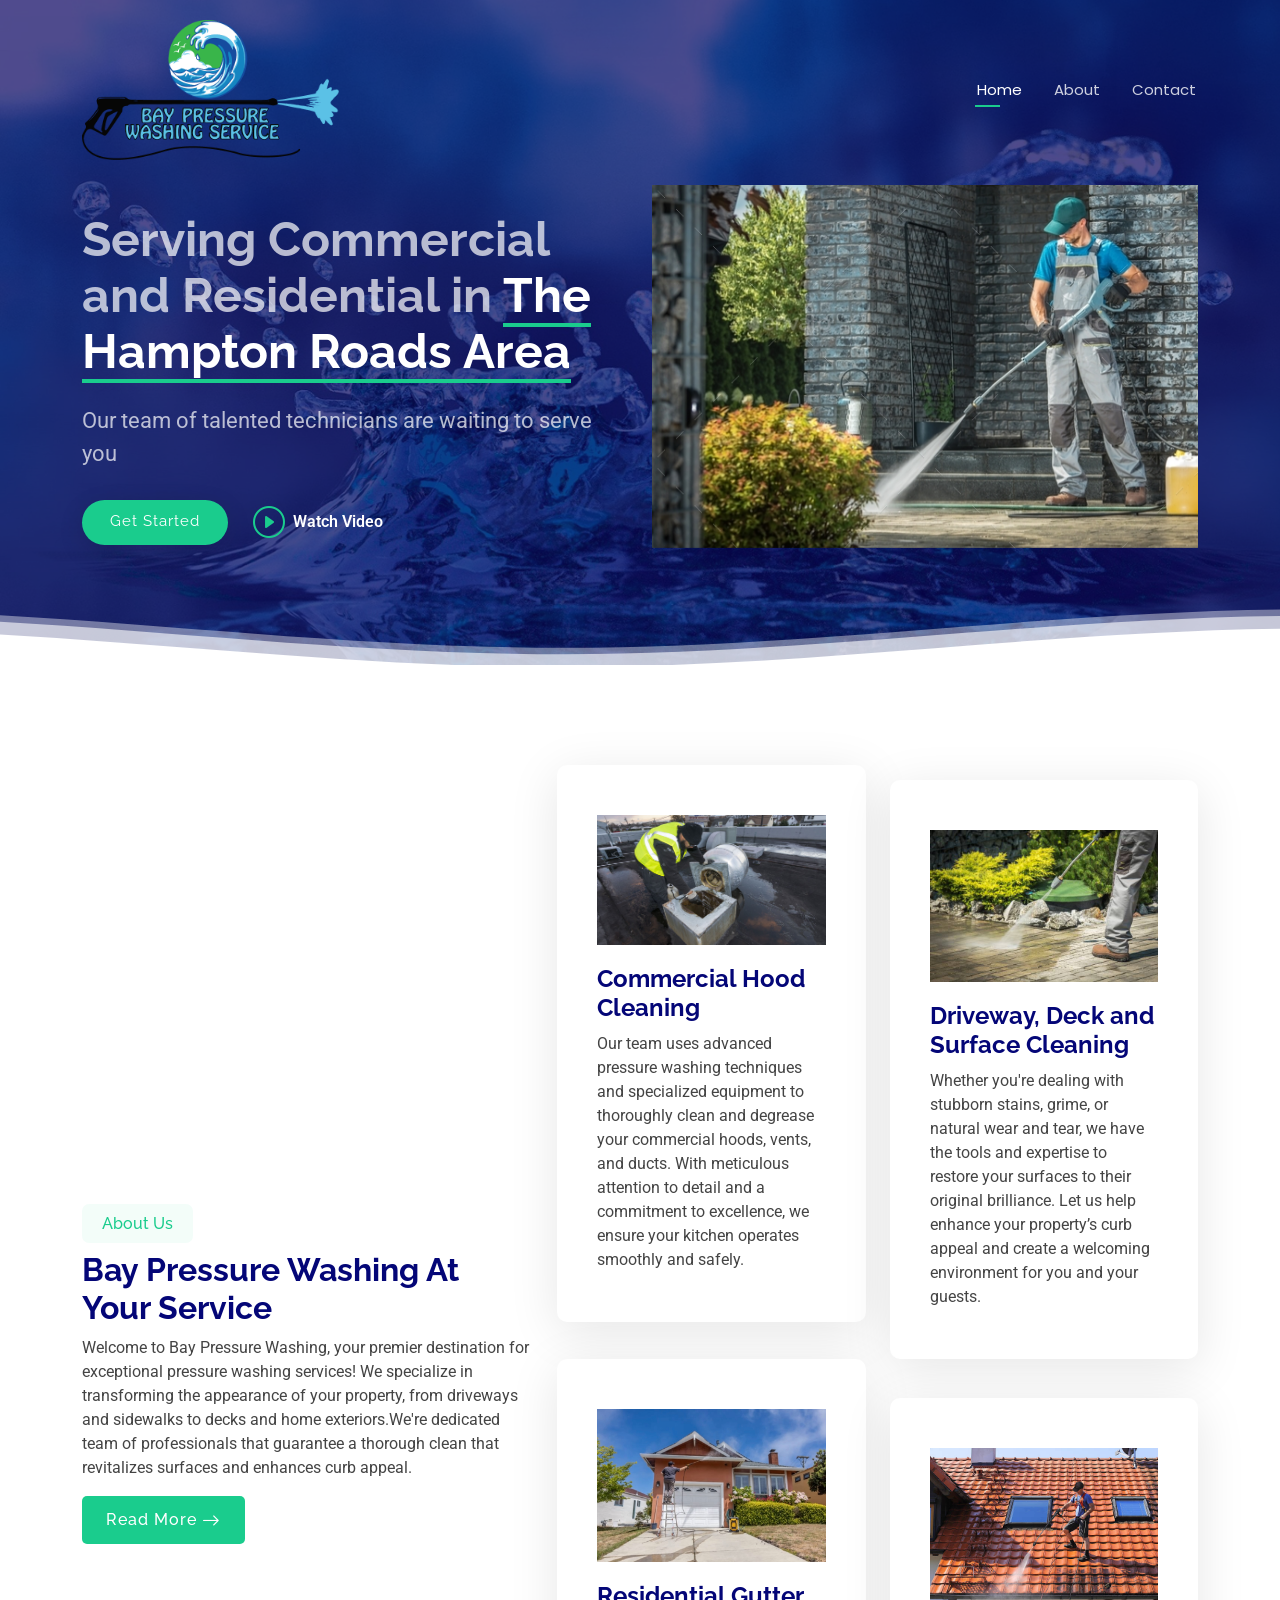
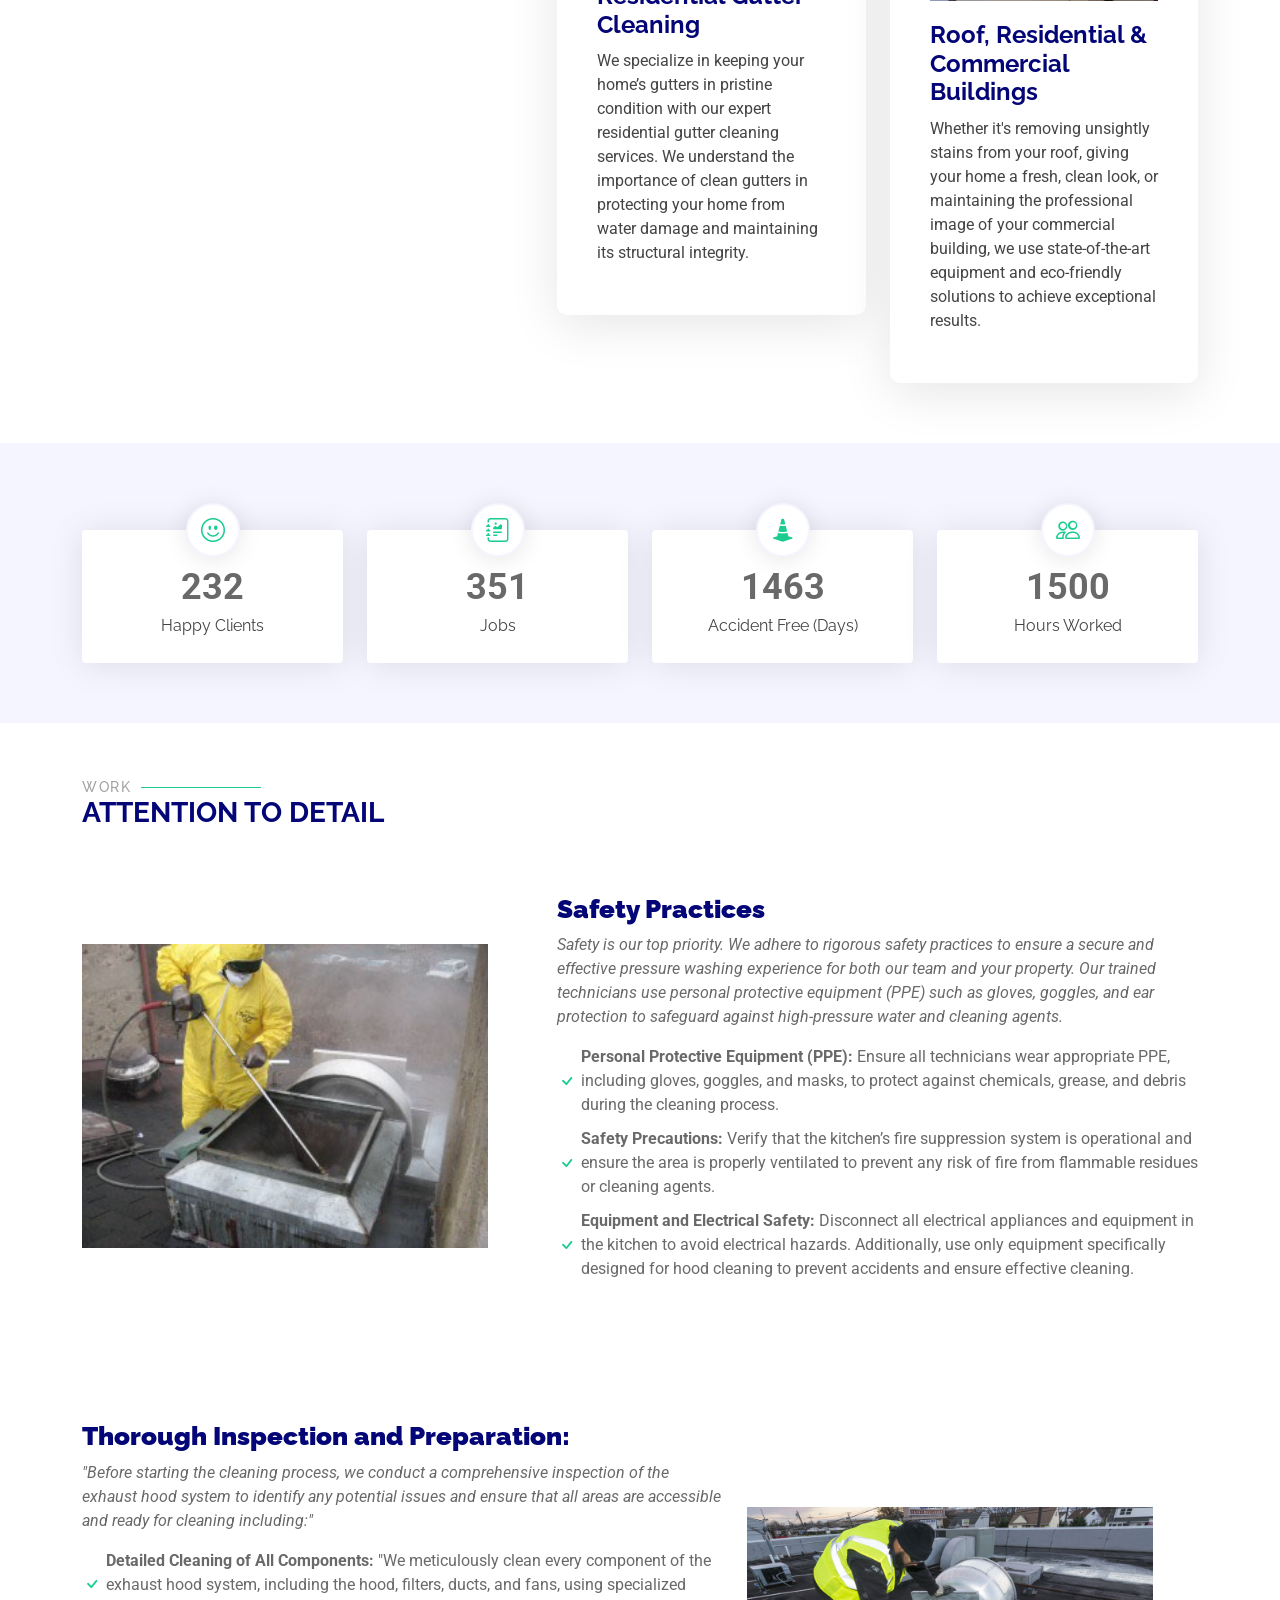
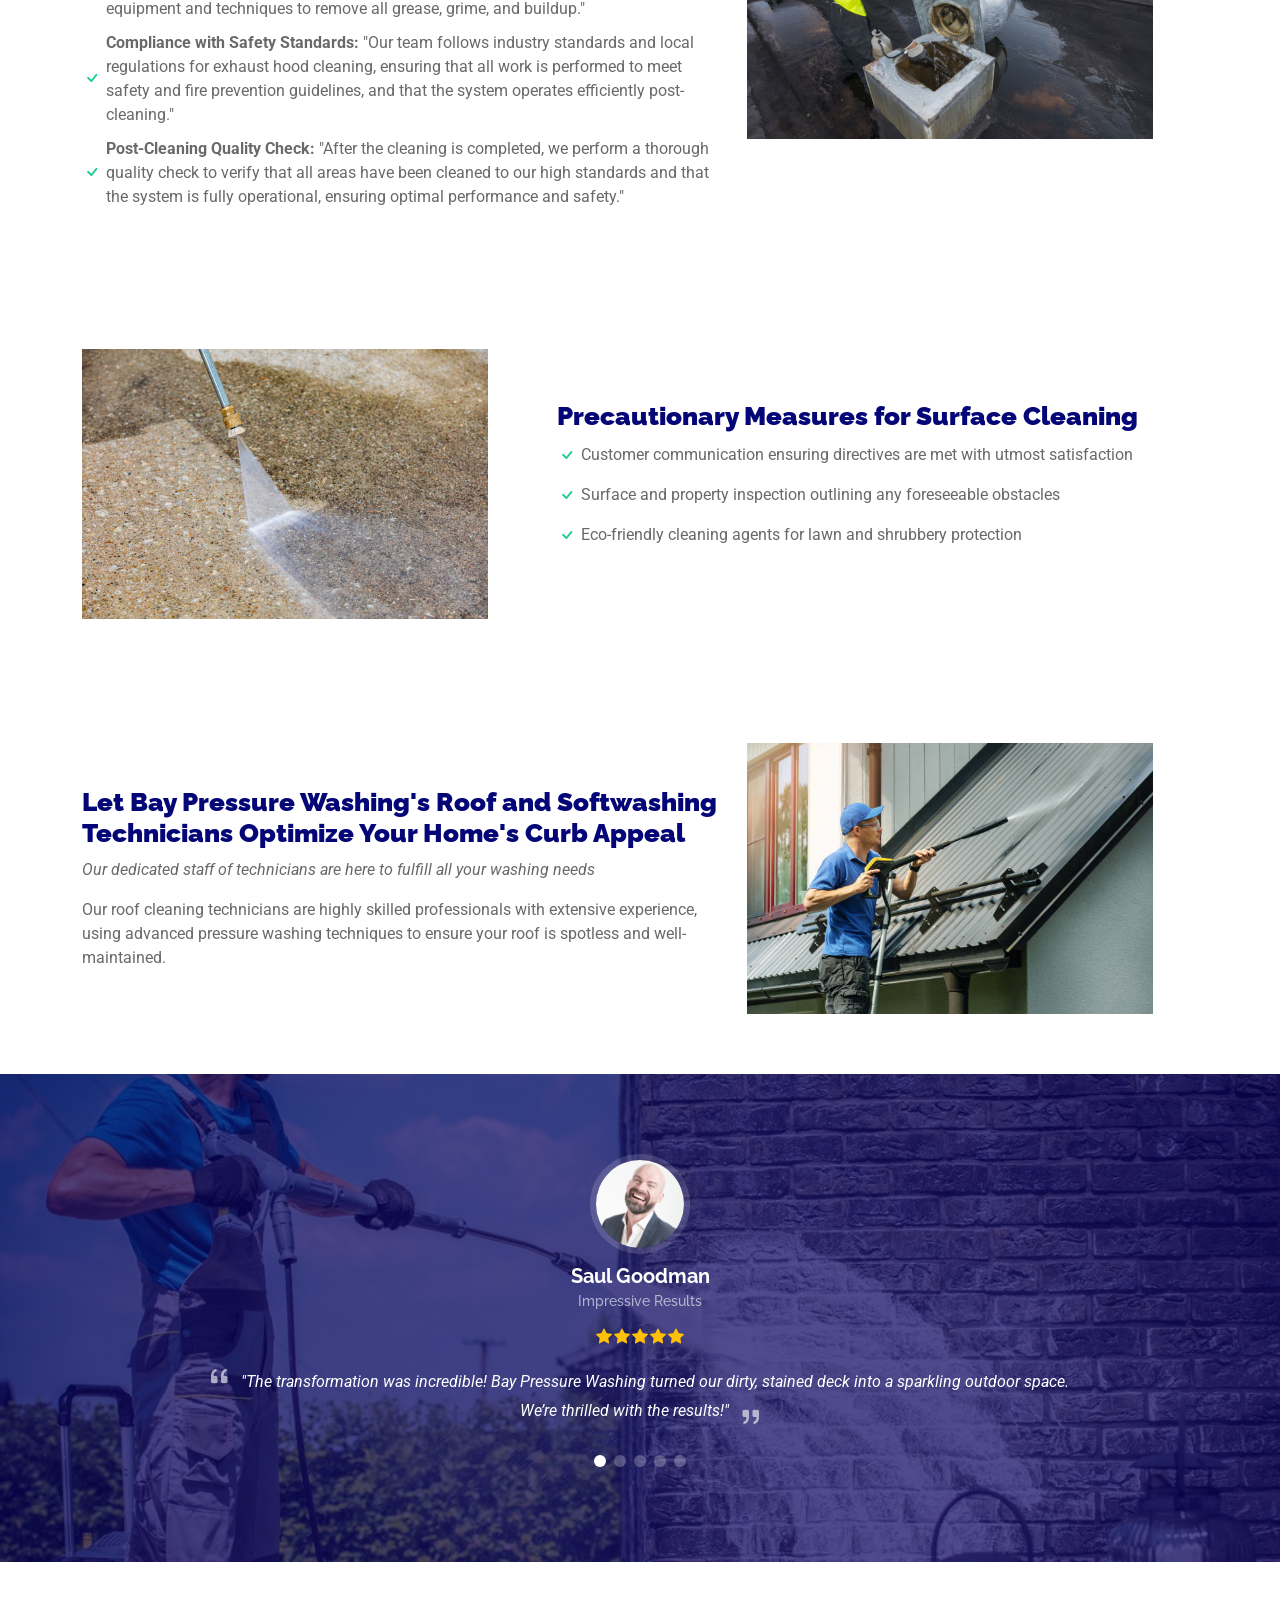
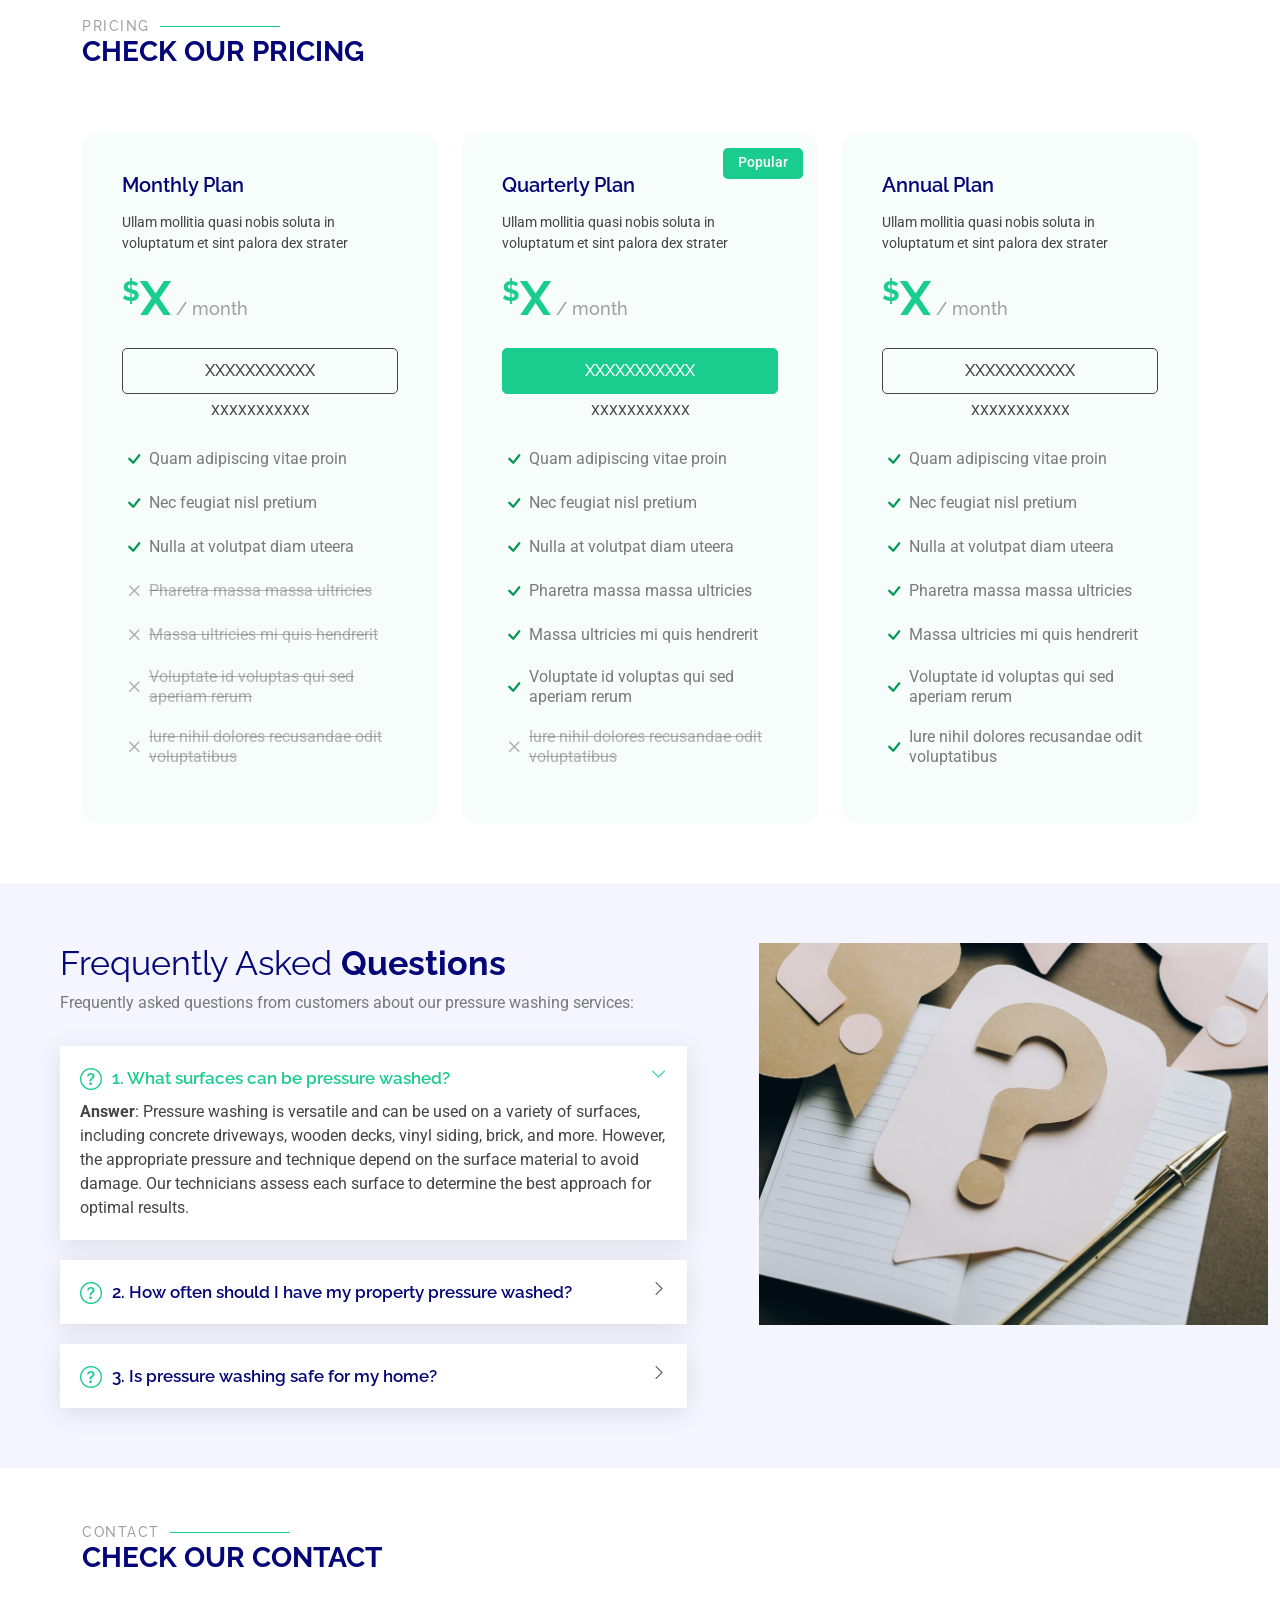
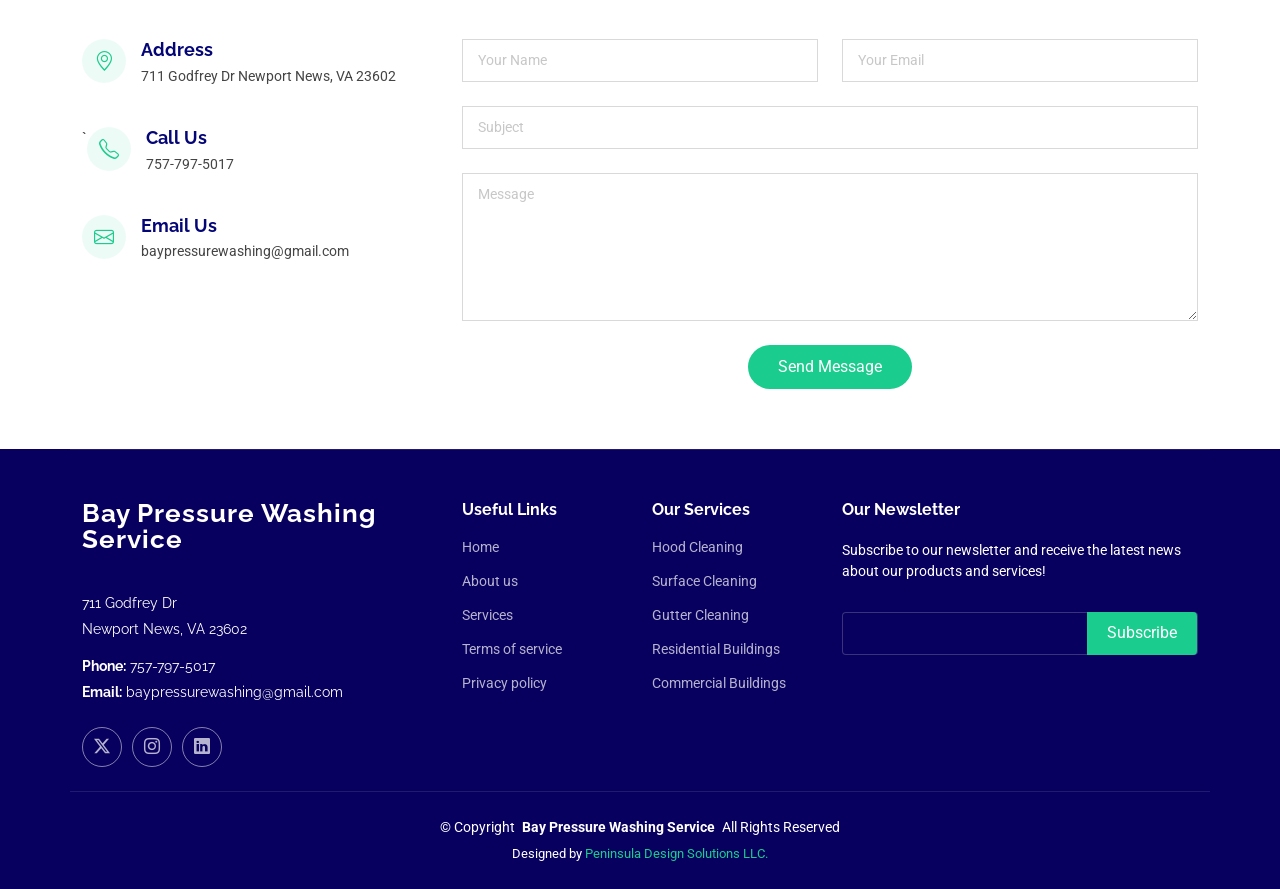
==== index.html @ 23ba5a6a "update" ====
<!DOCTYPE html>
<html lang="en">

<head>
  <meta charset="utf-8">
  <meta content="width=device-width, initial-scale=1.0" name="viewport">
  <title>Bay Pressure Washing Service</title>
  
  <!-- Primary Meta Tags -->
  <title>Bay Pressure Washing</title>
  <meta name="title" content="Bay Pressure Washing" />
  <meta name="description" content="Bay Pressure Washing, your premier destination for exceptional pressure washing services! We specialize in transforming the appearance of your property, from driveways and sidewalks to decks and home exteriors." />

  <!-- Open Graph / Facebook -->
  <meta property="og:type" content="website" />
  <meta property="og:url" content="https://metatags.io/" />
  <meta property="og:title" content="Bay Pressure Washing" />
  <meta property="og:description" content="Bay Pressure Washing, your premier destination for exceptional pressure washing services! We specialize in transforming the appearance of your property, from driveways and sidewalks to decks and home exteriors." />
  <meta property="og:image" content="https://raw.githubusercontent.com/AbyssIIIVIIX/Bay-Pressure-Washing/main/assets/img/Social_Logo_Preview.png" />

  <!-- Twitter -->
  <meta property="twitter:card" content="summary_large_image" />
  <meta property="twitter:url" content="https://metatags.io/" />
  <meta property="twitter:title" content="Bay Pressure Washing" />
  <meta property="twitter:description" content="Bay Pressure Washing, your premier destination for exceptional pressure washing services! We specialize in transforming the appearance of your property, from driveways and sidewalks to decks and home exteriors." />
  <meta property="twitter:image" content="https://raw.githubusercontent.com/AbyssIIIVIIX/Bay-Pressure-Washing/main/assets/img/Social_Logo_Preview.png" />

<!-- Meta Tags Generated with https://metatags.io -->

  <!-- Favicons -->
  <link href="assets/img/favicon.png" rel="icon">
  <link href="assets/img/favicon.png" rel="apple-touch-icon">

  <!-- Fonts -->
  <link href="https://fonts.googleapis.com" rel="preconnect">
  <link href="https://fonts.gstatic.com" rel="preconnect" crossorigin>
  <link href="https://fonts.googleapis.com/css2?family=Roboto:ital,wght@0,100;0,300;0,400;0,500;0,700;0,900;1,100;1,300;1,400;1,500;1,700;1,900&family=Poppins:ital,wght@0,100;0,200;0,300;0,400;0,500;0,600;0,700;0,800;0,900;1,100;1,200;1,300;1,400;1,500;1,600;1,700;1,800;1,900&family=Raleway:ital,wght@0,100;0,200;0,300;0,400;0,500;0,600;0,700;0,800;0,900;1,100;1,200;1,300;1,400;1,500;1,600;1,700;1,800;1,900&display=swap" rel="stylesheet">

  <!-- Vendor CSS Files -->
  <link href="assets/vendor/bootstrap/css/bootstrap.min.css" rel="stylesheet">
  <link href="assets/vendor/bootstrap-icons/bootstrap-icons.css" rel="stylesheet">
  <link href="assets/vendor/aos/aos.css" rel="stylesheet">
  <link href="assets/vendor/glightbox/css/glightbox.min.css" rel="stylesheet">
  <link href="assets/vendor/swiper/swiper-bundle.min.css" rel="stylesheet">

  <!-- Main CSS File -->
  <link href="assets/css/main.css" rel="stylesheet">

  <!-- =======================================================
  * Website Name: Bay Pressure Washing Service
  * Updated: Aug 07 2024 with Bootstrap v5.3.3
  * Author: Brian Collette
  ======================================================== -->
</head>

<body class="index-page">




  <header id="header" class="header d-flex align-items-center fixed-top">
    <div class="container-fluid container-xl position-relative d-flex align-items-center justify-content-between">

      <a href="index.html" class="logo d-flex align-items-center">
        <!-- Uncomment the line below if you also wish to use an image logo -->
        <img src="assets/img/logo.png" alt="">
        <!-- Uncomment the line below if you also wish to use an image logo 
        <h1 class="sitename">Bay Pressure Washing Service</h1>
        -->
      </a>

      <nav id="navmenu" class="navmenu">
        <ul>
          <li><a href="#hero" class="active">Home</a></li>
          <li><a href="#about">About</a></li>
          <li><a href="#contact">Contact</a></li>
        </ul>
        <i class="mobile-nav-toggle d-xl-none bi bi-list"></i>
      </nav>

    </div>
  </header>


  <main class="main">

    <!-- Intro Section -->
    <section id="hero" class="hero section dark-background">
      <img src="assets/img/droplets3.jpg" alt="drip" class="hero-bg">

      <div class="container" style="margin-top: 55px;">
        <div class="row gy-4 justify-content-between">
          <div class="col-lg-6 order-lg-last hero-img" data-aos="zoom-out" data-aos-delay="100">
            <img src="assets/img/driveway_pressure_washing_mn.jpg" class="img-fluid animated" alt="">
          </div>

          <div class="col-lg-6  d-flex flex-column justify-content-center" data-aos="fade-in" style="margin-top: 60px;">
            <h1>Serving Commercial and Residential in <span>The Hampton Roads Area</span></h1>
            <p>Our team of talented technicians are waiting to serve you</p>
            <div class="d-flex">
              <a href="#about" class="btn-get-started">Get Started</a>
              <a href="https://youtu.be/8f0byscPgVo" class="glightbox btn-watch-video d-flex align-items-center">
                <i class="bi bi-play-circle"></i><span>Watch Video</span></a>
            </div>
          </div>

        </div>
      </div>

      <svg class="hero-waves" xmlns="http://www.w3.org/2000/svg" xmlns:xlink="http://www.w3.org/1999/xlink" viewBox="0 24 150 28 " preserveAspectRatio="none">
        <defs>
          <path id="wave-path" d="M-160 44c30 0 58-18 88-18s 58 18 88 18 58-18 88-18 58 18 88 18 v44h-352z"></path>
        </defs>
        <g class="wave1">
          <use xlink:href="#wave-path" x="50" y="3"></use>
        </g>
        <g class="wave2">
          <use xlink:href="#wave-path" x="50" y="0"></use>
        </g>
        <g class="wave3">
          <use xlink:href="#wave-path" x="50" y="9"></use>
        </g>
      </svg>

    </section>
    <!-- /Intro Section -->

    <!-- About Section -->
    <section id="about" class="about section">

      <div class="container" data-aos="fade-up" data-aos-delay="100">
        <div class="row align-items-xl-center gy-5">

          <div class="col-xl-5 content">
            <h3>About Us</h3>
            <h2>Bay Pressure Washing At Your Service</h2>
            <p>Welcome to Bay Pressure Washing, your premier destination for exceptional pressure washing services! We specialize in transforming the appearance of your property, from driveways and sidewalks to decks and home exteriors.We're dedicated team of professionals that guarantee a thorough clean that revitalizes surfaces and enhances curb appeal.</p>
            <a href="#details" class="read-more"><span>Read More</span><i class="bi bi-arrow-right"></i></a>
          </div>

          <div class="col-xl-7">
            <div class="row gy-4 icon-boxes">

              <div class="col-md-6" data-aos="fade-up" data-aos-delay="200">
                <div class="icon-box">
                  <img src="assets/img/hood-cleaning-11.jpg" alt="">
                  <h3 style="margin-top: 20px;">Commercial Hood Cleaning</h3>
                  <p>Our team uses advanced pressure washing techniques and specialized equipment to thoroughly clean and degrease your commercial hoods, vents, and ducts. With meticulous attention to detail and a commitment to excellence, we ensure your kitchen operates smoothly and safely.</p>
                </div>
              </div> <!-- End Icon Box -->

              <div class="col-md-6" data-aos="fade-up" data-aos-delay="300">
                <div class="icon-box">
                  <img src="assets/img/istockphoto-1094145182-612x612.jpg" alt="">
                  <h3 style="margin-top: 20px;">Driveway, Deck and Surface Cleaning </h3>
                  <p>Whether you're dealing with stubborn stains, grime, or natural wear and tear, we have the tools and expertise to restore your surfaces to their original brilliance. Let us help enhance your property’s curb appeal and create a welcoming environment for you and your guests. </p>
                </div>
              </div> <!-- End Icon Box -->

              <div class="col-md-6" data-aos="fade-up" data-aos-delay="400" style="margin-top: 0px;">
                <div class="icon-box">
                  <img src="assets/img/istockphoto-1639241526-612x612.jpg" alt="">
                  <h3 style="margin-top: 20px;">Residential Gutter Cleaning</h3>
                  <p>We specialize in keeping your home’s gutters in pristine condition with our expert residential gutter cleaning services. We understand the importance of clean gutters in protecting your home from water damage and maintaining its structural integrity.</p>
                </div>
              </div> <!-- End Icon Box -->

              <div class="col-md-6" data-aos="fade-up" data-aos-delay="500">
                <div class="icon-box">
                  <img src="assets/img/istockphoto-490080148-612x612.jpg" alt="">
                  <h3 style="margin-top: 20px;">Roof, Residential & Commercial Buildings</h3>
                  <p>Whether it's removing unsightly stains from your roof, giving your home a fresh, clean look, or maintaining the professional image of your commercial building, we use state-of-the-art equipment and eco-friendly solutions to achieve exceptional results.                 </p>
                </div>
              </div> <!-- End Icon Box -->

            </div>
          </div>

        </div>
      </div>

    </section>
    <!-- /About Section -->

    <!-- Stats Section -->
    <section id="stats" class="stats section light-background">

      <div class="container" data-aos="fade-up" data-aos-delay="100">

        <div class="row gy-4">

          <div class="col-lg-3 col-md-6 d-flex flex-column align-items-center">
            <i class="bi bi-emoji-smile"></i>
            <div class="stats-item">
              <span data-purecounter-start="0" data-purecounter-end="232" data-purecounter-duration="1" class="purecounter"></span>
              <p>Happy Clients</p>
            </div>
          </div><!-- End Stats Item -->

          <div class="col-lg-3 col-md-6 d-flex flex-column align-items-center">
            <i class="bi bi-journal-richtext"></i>
            <div class="stats-item">
              <span data-purecounter-start="0" data-purecounter-end="351" data-purecounter-duration="1" class="purecounter"></span>
              <p>Jobs</p>
            </div>
          </div><!-- End Stats Item -->

          <div class="col-lg-3 col-md-6 d-flex flex-column align-items-center">
            <i class="bi bi-cone-striped"></i>
            <div class="stats-item">
              <span data-purecounter-start="0" data-purecounter-end="1463" data-purecounter-duration="1" class="purecounter"></span>
              <p>Accident Free (Days)</p>
            </div>
          </div><!-- End Stats Item -->

          <div class="col-lg-3 col-md-6 d-flex flex-column align-items-center">
            <i class="bi bi-people"></i>
            <div class="stats-item">
              <span data-purecounter-start="0" data-purecounter-end="1500" data-purecounter-duration="1" class="purecounter"></span>
              <p>Hours Worked</p>
            </div>
          </div><!-- End Stats Item -->

        </div>

      </div>

    </section>
    <!-- /Stats Section -->

    <!-- Details Section -->
    <section id="details" class="details section">

      <!-- Section Title -->
      <div class="container section-title" data-aos="fade-up">
        <h2>Work</h2>
        <div><span>Attention to</span> <span class="description-title">Detail</span></div>
      </div><!-- End Section Title -->

      <div class="container">

        <div class="row gy-4 align-items-center features-item">
          <div class="col-md-5 d-flex align-items-center" data-aos="zoom-out" data-aos-delay="100">
            <img src="assets/img/cleaning-shaft.jpg" class="img-fluid" alt="">
          </div>
          <div class="col-md-7" data-aos="fade-up" data-aos-delay="100">
            <h3><b>Safety Practices</b></h3> 
            <p class="fst-italic">
              Safety is our top priority. We adhere to rigorous safety practices to ensure a secure and effective pressure washing experience for both our team and your property. Our trained technicians use personal protective equipment (PPE) such as gloves, goggles, and ear protection to safeguard against high-pressure water and cleaning agents. 
            </p>
            <ul>
              <li><i class="bi bi-check"></i><span> <b>Personal Protective Equipment (PPE):</b>
                Ensure all technicians wear appropriate PPE, including gloves, goggles, and masks, to protect against chemicals, grease, and debris during the cleaning process.</span></li>

              <li><i class="bi bi-check"></i> <span><b> Safety Precautions:</b>
              Verify that the kitchen’s fire suppression system is operational and ensure the area is properly ventilated to prevent any risk of fire from flammable residues or cleaning agents.

</span></li>
              <li><i class="bi bi-check"></i> <span><b>Equipment and Electrical Safety:</b>
                Disconnect all electrical appliances and equipment in the kitchen to avoid electrical hazards. Additionally, use only equipment specifically designed for hood cleaning to prevent accidents and ensure effective cleaning.
                
                
                
                
                </span></li>
            </ul>
          </div>
        </div><!-- Features Item -->

        <div class="row gy-4 align-items-center features-item">
          <div class="col-md-5 order-1 order-md-2 d-flex align-items-center" data-aos="zoom-out" data-aos-delay="200">
            <img src="assets/img/hood-cleaning-11.jpg" class="img-fluid" alt="">
          </div>
          <div class="col-md-7 order-2 order-md-1" data-aos="fade-up" data-aos-delay="200">
            <h3><b>Thorough Inspection and Preparation:</b></h3>
            <p class="fst-italic">
              "Before starting the cleaning process, we conduct a comprehensive inspection of the exhaust hood system to 
              identify any potential issues and ensure that all areas are accessible and ready for cleaning including:"
            </p>
            <ul>
              <li><i class="bi bi-check"></i><span> <b>Detailed Cleaning of All Components:</b>
                "We meticulously clean every component of the exhaust hood system, including the hood, filters, ducts, and fans, using specialized equipment and techniques to remove all grease, grime, and buildup."
              </span></li>

              <li><i class="bi bi-check"></i> <span><b>Compliance with Safety Standards:</b>
                "Our team follows industry standards and local regulations for exhaust hood cleaning, ensuring that all work is performed to meet safety and fire prevention guidelines, and that the system operates efficiently post-cleaning."
              </span></li>
              
              <li><i class="bi bi-check"></i> <span><b>Post-Cleaning Quality Check:</b>
                "After the cleaning is completed, we perform a thorough quality check to verify that all areas have been cleaned to our high standards and that the system is fully operational, ensuring optimal performance and safety."
              </span></li>
            </ul>
             
          </div>
        </div><!-- Features Item -->

        <div class="row gy-4 align-items-center features-item">
          <div class="col-md-5 d-flex align-items-center" data-aos="zoom-out">
            <img src="assets/img/istockphoto-1325783757-612x612.jpg" class="img-fluid" alt="">
          </div>
          <div class="col-md-7" data-aos="fade-up">
            <h3><b>Precautionary Measures for Surface Cleaning</b></h3>
            <ul>
              <li><i class="bi bi-check"></i><span>Customer communication ensuring directives are met with utmost satisfaction</span></li>
              <li><i class="bi bi-check"></i><span> Surface and property inspection outlining any foreseeable obstacles </span></li>
              <li><i class="bi bi-check"></i><span>Eco-friendly cleaning agents for lawn and shrubbery protection</span></li>
            </ul>
          </div>
        </div><!-- Features Item -->

        <div class="row gy-4 align-items-center features-item">
          <div class="col-md-5 order-1 order-md-2 d-flex align-items-center" data-aos="zoom-out">
            <img src="assets/img/istockphoto-1160969518-612x612.jpg" class="img-fluid" alt="">
          </div>
          <div class="col-md-7 order-2 order-md-1" data-aos="fade-up">
            <h3><b>Let Bay Pressure Washing's Roof and Softwashing Technicians Optimize Your Home's Curb Appeal</b></h3>
            <p class="fst-italic">
              Our dedicated staff of technicians are here to fulfill all your washing needs
            </p>
            <p>
              Our roof cleaning technicians are highly skilled professionals with extensive experience, using advanced pressure washing techniques to ensure your roof is spotless and well-maintained.
            </p>
          </div>
        </div><!-- Features Item -->

      </div>

    </section>
    <!-- /Details Section -->

    <!-- Testimonials Section -->
    <section id="testimonials" class="testimonials section dark-background">

      <img src="assets/img/House-Power-Washing.jpg" class="testimonials-bg" alt="">

      <div class="container" data-aos="fade-up" data-aos-delay="100">

        <div class="swiper init-swiper">
          <script type="application/json" class="swiper-config">
            {
              "loop": true,
              "speed": 600,
              "autoplay": {
                "delay": 5000
              },
              "slidesPerView": "auto",
              "pagination": {
                "el": ".swiper-pagination",
                "type": "bullets",
                "clickable": true
              }
            }
          </script>
          <div class="swiper-wrapper">

            <div class="swiper-slide">
              <div class="testimonial-item">
                <img src="assets/img/testimonials/testimonials-1.jpg" class="testimonial-img" alt="">
                <h3>Saul Goodman</h3>
                <h4>Impressive Results</h4>
                <div class="stars">
                  <i class="bi bi-star-fill"></i><i class="bi bi-star-fill"></i><i class="bi bi-star-fill"></i><i class="bi bi-star-fill"></i><i class="bi bi-star-fill"></i>
                </div>
                <p>
                  <i class="bi bi-quote quote-icon-left"></i>
                  <span>"The transformation was incredible! Bay Pressure Washing turned our dirty, stained deck into a sparkling outdoor space. We’re thrilled with the results!"</span>
                  <i class="bi bi-quote quote-icon-right"></i>
                </p>
              </div>
            </div><!-- End testimonial item -->

            <div class="swiper-slide">
              <div class="testimonial-item">
                <img src="assets/img/testimonials/testimonials-2.jpg" class="testimonial-img" alt="">
                <h3>Sara Wilsson</h3>
                <h4>Outstanding Results</h4>
                <div class="stars">
                  <i class="bi bi-star-fill"></i><i class="bi bi-star-fill"></i><i class="bi bi-star-fill"></i><i class="bi bi-star-fill"></i><i class="bi bi-star-fill"></i>
                </div>
                <p>
                  <i class="bi bi-quote quote-icon-left"></i>
                  <span>"The team at Bay Pressure Washing transformed our old, grimy driveway into a spotless, like-new surface. Their attention to detail and professionalism exceeded our expectations!"</span>
                  <i class="bi bi-quote quote-icon-right"></i>
                </p>
              </div>
            </div><!-- End testimonial item -->

            <div class="swiper-slide">
              <div class="testimonial-item">
                <img src="assets/img/testimonials/testimonials-3.jpg" class="testimonial-img" alt="">
                <h3>Jena Karlis</h3>
                <h4>Exceptional Service</h4>
                <div class="stars">
                  <i class="bi bi-star-fill"></i><i class="bi bi-star-fill"></i><i class="bi bi-star-fill"></i><i class="bi bi-star-fill"></i><i class="bi bi-star-fill"></i>
                </div>
                <p>
                  <i class="bi bi-quote quote-icon-left"></i>
                  <span>"From start to finish, the service was impeccable. The crew arrived on time, worked efficiently, and left our property looking pristine. We couldn’t be happier with the results!"</span>
                  <i class="bi bi-quote quote-icon-right"></i>
                </p>
              </div>
            </div><!-- End testimonial item -->

            <div class="swiper-slide">
              <div class="testimonial-item">
                <img src="assets/img/testimonials/testimonials-4.jpg" class="testimonial-img" alt="">
                <h3>Matt Brandon</h3>
                <h4>Reliable and Efficient</h4>
                <div class="stars">
                  <i class="bi bi-star-fill"></i><i class="bi bi-star-fill"></i><i class="bi bi-star-fill"></i><i class="bi bi-star-fill"></i><i class="bi bi-star-fill"></i>
                </div>
                <p>
                  <i class="bi bi-quote quote-icon-left"></i>
                  <span>"I was impressed by how quickly and effectively Bay Pressure Washing handled our gutter cleaning. They took care of everything with minimal disruption and provided excellent customer service."</span>
                  <i class="bi bi-quote quote-icon-right"></i>
                </p>
              </div>
            </div><!-- End testimonial item -->

            <div class="swiper-slide">
              <div class="testimonial-item">
                <img src="assets/img/testimonials/testimonials-5.jpg" class="testimonial-img" alt="">
                <h3>John Larson</h3>
                <h4>"Great Value for Money"</h4>
                <div class="stars">
                  <i class="bi bi-star-fill"></i><i class="bi bi-star-fill"></i><i class="bi bi-star-fill"></i><i class="bi bi-star-fill"></i><i class="bi bi-star-fill"></i>
                </div>
                <p>
                  <i class="bi bi-quote quote-icon-left"></i>
                  <span>"The pressure washing service provided by Bay Pressure Washing was worth every penny. Their competitive pricing and high-quality work made a significant difference in the appearance of our commercial building."</span>
                  <i class="bi bi-quote quote-icon-right"></i>
                </p>
              </div>
            </div><!-- End testimonial item -->

          </div>
          <div class="swiper-pagination"></div>
        </div>

      </div>

    </section>
    <!-- /Testimonials Section -->

    <!-- Pricing Section -->
    <section id="pricing" class="pricing section">

      <!-- Section Title -->
      <div class="container section-title" data-aos="fade-up">
        <h2>Pricing</h2>
        <div><span>Check Our</span> <span class="description-title">Pricing</span></div>
      </div><!-- End Section Title -->

      <div class="container">

        <div class="row gy-4">

          <div class="col-lg-4" data-aos="zoom-in" data-aos-delay="100">
            <div class="pricing-item">
              <h3>Monthly Plan</h3>
              <p class="description">Ullam mollitia quasi nobis soluta in voluptatum et sint palora dex strater</p>
              <h4><sup>$</sup>X<span> / month</span></h4>
              <a href="#" class="cta-btn">XXXXXXXXXXX</a>
              <p class="text-center small">XXXXXXXXXXX</p>
              <ul>
                <li><i class="bi bi-check"></i> <span>Quam adipiscing vitae proin</span></li>
                <li><i class="bi bi-check"></i> <span>Nec feugiat nisl pretium</span></li>
                <li><i class="bi bi-check"></i> <span>Nulla at volutpat diam uteera</span></li>
                <li class="na"><i class="bi bi-x"></i> <span>Pharetra massa massa ultricies</span></li>
                <li class="na"><i class="bi bi-x"></i> <span>Massa ultricies mi quis hendrerit</span></li>
                <li class="na"><i class="bi bi-x"></i> <span>Voluptate id voluptas qui sed aperiam rerum</span></li>
                <li class="na"><i class="bi bi-x"></i> <span>Iure nihil dolores recusandae odit voluptatibus</span></li>
              </ul>
            </div>
          </div><!-- End Pricing Item -->

          <div class="col-lg-4" data-aos="zoom-in" data-aos-delay="200">
            <div class="pricing-item featured">
              <p class="popular">Popular</p>
              <h3>Quarterly Plan</h3>
              <p class="description">Ullam mollitia quasi nobis soluta in voluptatum et sint palora dex strater</p>
              <h4><sup>$</sup>X<span> / month</span></h4>
              <a href="#" class="cta-btn">XXXXXXXXXXX</a>
              <p class="text-center small">XXXXXXXXXXX</p>
              <ul>
                <li><i class="bi bi-check"></i> <span>Quam adipiscing vitae proin</span></li>
                <li><i class="bi bi-check"></i> <span>Nec feugiat nisl pretium</span></li>
                <li><i class="bi bi-check"></i> <span>Nulla at volutpat diam uteera</span></li>
                <li><i class="bi bi-check"></i> <span>Pharetra massa massa ultricies</span></li>
                <li><i class="bi bi-check"></i> <span>Massa ultricies mi quis hendrerit</span></li>
                <li><i class="bi bi-check"></i> <span>Voluptate id voluptas qui sed aperiam rerum</span></li>
                <li class="na"><i class="bi bi-x"></i> <span>Iure nihil dolores recusandae odit voluptatibus</span></li>
              </ul>
            </div>
          </div><!-- End Pricing Item -->

          <div class="col-lg-4" data-aos="zoom-in" data-aos-delay="300">
            <div class="pricing-item">
              <h3>Annual Plan</h3>
              <p class="description">Ullam mollitia quasi nobis soluta in voluptatum et sint palora dex strater</p>
              <h4><sup>$</sup>X<span> / month</span></h4>
              <a href="#" class="cta-btn">XXXXXXXXXXX</a>
              <p class="text-center small">XXXXXXXXXXX</p>
              <ul>
                <li><i class="bi bi-check"></i> <span>Quam adipiscing vitae proin</span></li>
                <li><i class="bi bi-check"></i> <span>Nec feugiat nisl pretium</span></li>
                <li><i class="bi bi-check"></i> <span>Nulla at volutpat diam uteera</span></li>
                <li><i class="bi bi-check"></i> <span>Pharetra massa massa ultricies</span></li>
                <li><i class="bi bi-check"></i> <span>Massa ultricies mi quis hendrerit</span></li>
                <li><i class="bi bi-check"></i> <span>Voluptate id voluptas qui sed aperiam rerum</span></li>
                <li><i class="bi bi-check"></i> <span>Iure nihil dolores recusandae odit voluptatibus</span></li>
              </ul>
            </div>
          </div><!-- End Pricing Item -->

        </div>

      </div>

    </section>
    <!-- /Pricing Section -->

    <!-- Faq Section -->
    <section id="faq" class="faq section light-background">

      <div class="container-fluid">

        <div class="row gy-4">

          <div class="col-lg-7 d-flex flex-column justify-content-center order-2 order-lg-1">

            <div class="content px-xl-5" data-aos="fade-up" data-aos-delay="100">
              <h3><span>Frequently Asked </span><strong>Questions</strong></h3>
              <p>
                Frequently asked questions from customers about our pressure washing services:</p>
            </div>

            <div class="faq-container px-xl-5" data-aos="fade-up" data-aos-delay="200">

              <div class="faq-item faq-active">
                <i class="faq-icon bi bi-question-circle"></i>
                <h3>1. What surfaces can be pressure washed?</h3>
                <div class="faq-content">
                  <p><b>Answer</b>: Pressure washing is versatile and can be used on a variety of surfaces, including concrete driveways, wooden decks, vinyl siding, brick, and more. However, the appropriate pressure and technique depend on the surface material to avoid damage. Our technicians assess each surface to determine the best approach for optimal results.</p>
                </div>
                <i class="faq-toggle bi bi-chevron-right"></i>
              </div><!-- End Faq item-->

              <div class="faq-item">
                <i class="faq-icon bi bi-question-circle"></i>
                <h3>2. How often should I have my property pressure washed?</h3>
                <div class="faq-content">
                  <p><b>Answer:</b> The frequency of pressure washing depends on factors like location, climate, and the type of surfaces. Generally, it’s a good idea to pressure wash your property every 1 to 2 years to maintain its appearance and prevent buildup of grime and mold. However, high-traffic areas or properties in damp climates may require more frequent cleanings.</p>
                </div>
                <i class="faq-toggle bi bi-chevron-right"></i>
              </div><!-- End Faq item-->

              <div class="faq-item">
                <i class="faq-icon bi bi-question-circle"></i>
                <h3>3. Is pressure washing safe for my home?</h3>
                <div class="faq-content">
                  <p><b>Answer:</b> Yes, when performed by trained professionals, pressure washing is safe for your home. Our technicians use the correct pressure levels and cleaning solutions to avoid damaging surfaces. We also take precautions to protect your landscaping and other sensitive areas during the process.</p>
                </div>
                <i class="faq-toggle bi bi-chevron-right"></i>
              </div><!-- End Faq item-->

            </div>

          </div>

          <div class="col-lg-5 order-1 order-lg-2">
            <img src="assets/img/faq.jpg" class="img-fluid" alt="" data-aos="zoom-in" data-aos-delay="100">
          </div>
        </div>

      </div>

    </section>
    <!-- /Faq Section -->

    <!-- Contact Section -->
    <section id="contact" class="contact section">

      <!-- Section Title -->
      <div class="container section-title" data-aos="fade-up">
        <h2>Contact</h2>
        <div><span>Check Our</span> <span class="description-title">Contact</span></div>
      </div><!-- End Section Title -->

      <div class="container" data-aos="fade" data-aos-delay="100">

        <div class="row gy-4">

          <div class="col-lg-4">
            <div class="info-item d-flex" data-aos="fade-up" data-aos-delay="200">
              <i class="bi bi-geo-alt flex-shrink-0"></i>
              <div>
                <h3>Address</h3>
                <p>711 Godfrey Dr Newport News, VA 23602</p>
              </div>
            </div><!-- End Info Item -->

            <div class="info-item d-flex" data-aos="fade-up" data-aos-delay="300">`
              <i class="bi bi-telephone flex-shrink-0"></i>
              <div>
                <h3>Call Us</h3>
                <p>757-797-5017</p>
              </div>
            </div><!-- End Info Item -->

            <div class="info-item d-flex" data-aos="fade-up" data-aos-delay="400">
              <i class="bi bi-envelope flex-shrink-0"></i>
              <div>
                <h3>Email Us</h3>
                <p>baypressurewashing@gmail.com</p>
              </div>
            </div><!-- End Info Item -->

          </div>

          <div class="col-lg-8">
            <form action="forms/contact.php" method="post" class="php-email-form" data-aos="fade-up" data-aos-delay="200">
              <div class="row gy-4">

                <div class="col-md-6">
                  <input type="text" name="name" class="form-control" placeholder="Your Name" required="">
                </div>

                <div class="col-md-6 ">
                  <input type="email" class="form-control" name="email" placeholder="Your Email" required="">
                </div>

                <div class="col-md-12">
                  <input type="text" class="form-control" name="subject" placeholder="Subject" required="">
                </div>

                <div class="col-md-12">
                  <textarea class="form-control" name="message" rows="6" placeholder="Message" required=""></textarea>
                </div>

                <div class="col-md-12 text-center">
                  <div class="loading">Loading</div>
                  <div class="error-message"></div>
                  <div class="sent-message">Your message has been sent. Thank you!</div>

                  <button type="submit">Send Message</button>
                </div>

              </div>
            </form>
          </div><!-- End Contact Form -->

        </div>

      </div>

    </section>
    <!-- /Contact Section -->

  </main>



  <footer id="footer" class="footer dark-background">

    <div class="container footer-top">
      <div class="row gy-4">
        <div class="col-lg-4 col-md-6 footer-about">
          <a href="index.html" class="logo d-flex align-items-center">
            <span class="sitename">Bay Pressure Washing Service</span>
          </a>
          <div class="footer-contact pt-3">
            <p>711 Godfrey Dr</p>
            <p>Newport News, VA 23602</p>
            <p class="mt-3"><strong>Phone:</strong> <span>757-797-5017</span></p>
            <p><strong>Email:</strong> <span>baypressurewashing@gmail.com</span></p>
          </div>
          <div class="social-links d-flex mt-4">
            <a href=""><i class="bi bi-twitter-x"></i></a>
            <a href=""><i class="bi bi-instagram"></i></a>
            <a href=""><i class="bi bi-linkedin"></i></a>
          </div>
        </div>

        <div class="col-lg-2 col-md-3 footer-links">
          <h4>Useful Links</h4>
          <ul>
            <li><a href="#">Home</a></li>
            <li><a href="#about">About us</a></li>
            <li><a href="#about">Services</a></li>
            <li><a href="#">Terms of service</a></li>
            <li><a href="#">Privacy policy</a></li>
          </ul>
        </div>

        <div class="col-lg-2 col-md-3 footer-links">
          <h4>Our Services</h4>
          <ul>
            <li><a href="#about">Hood Cleaning</a></li>
            <li><a href="#about">Surface Cleaning</a></li>
            <li><a href="#about">Gutter Cleaning</a></li>
            <li><a href="#about">Residential Buildings</a></li>
            <li><a href="#about">Commercial Buildings</a></li>
          </ul>
        </div>

        <div class="col-lg-4 col-md-12 footer-newsletter">
          <h4>Our Newsletter</h4>
          <p>Subscribe to our newsletter and receive the latest news about our products and services!</p>
          <form action="forms/newsletter.php" method="post" class="php-email-form">
            <div class="newsletter-form"><input type="email" name="email"><input type="submit" value="Subscribe"></div>
            <div class="loading">Loading</div>
            <div class="error-message"></div>
            <div class="sent-message">Your subscription request has been sent. Thank you!</div>
          </form>
        </div>

      </div>
    </div>

    <div class="container copyright text-center mt-4">
      <p>© <span>Copyright</span> <strong class="px-1 sitename">Bay Pressure Washing Service</strong> <span>All Rights Reserved</span></p>
      <div class="credits">
        <!-- Brian Collette  - Designer -->
        Designed by <a href="https://abyssiiiviix.github.io/Anything_Media/about.html">Peninsula Design Solutions LLC.</a>
      </div>
    </div>

  </footer>



  
  <!-- Scroll Top -->
  <a href="#" id="scroll-top" class="scroll-top d-flex align-items-center justify-content-center"><i class="bi bi-arrow-up-short"></i></a>

  <!-- Preloader -->
  <div id="preloader"></div>

  <!-- Vendor JS Files -->
  <script src="assets/vendor/bootstrap/js/bootstrap.bundle.min.js"></script>
  <script src="assets/vendor/php-email-form/validate.js"></script>
  <script src="assets/vendor/aos/aos.js"></script>
  <script src="assets/vendor/glightbox/js/glightbox.min.js"></script>
  <script src="assets/vendor/purecounter/purecounter_vanilla.js"></script>
  <script src="assets/vendor/swiper/swiper-bundle.min.js"></script>

  <!-- Main JS File -->
  <script src="assets/js/main.js"></script>

</body>

</html>
---- assets/css/main.css ----
/**
* Template Name: Bootslander
* Template URL: https://bootstrapmade.com/bootslander-free-bootstrap-landing-page-template/
* Updated: Aug 07 2024 with Bootstrap v5.3.3
* Author: BootstrapMade.com
* License: https://bootstrapmade.com/license/
*/

/*--------------------------------------------------------------
# Font & Color Variables
# Help: https://bootstrapmade.com/color-system/
--------------------------------------------------------------*/
/* Fonts */
:root {
  --default-font: "Roboto",  system-ui, -apple-system, "Segoe UI", Roboto, "Helvetica Neue", Arial, "Noto Sans", "Liberation Sans", sans-serif, "Apple Color Emoji", "Segoe UI Emoji", "Segoe UI Symbol", "Noto Color Emoji";
  --heading-font: "Raleway",  sans-serif;
  --nav-font: "Poppins",  sans-serif;
}

/* Global Colors - The following color variables are used throughout the website. Updating them here will change the color scheme of the entire website */
:root { 
  --background-color: #ffffff; /* Background color for the entire website, including individual sections */
  --default-color: #444444; /* Default color used for the majority of the text content across the entire website */
  --heading-color: #040677; /* Color for headings, subheadings and title throughout the website */
  --accent-color: #1acc8d; /* Accent color that represents your brand on the website. It's used for buttons, links, and other elements that need to stand out */
  --surface-color: #ffffff; /* The surface color is used as a background of boxed elements within sections, such as cards, icon boxes, or other elements that require a visual separation from the global background. */
  --contrast-color: #ffffff; /* Contrast color for text, ensuring readability against backgrounds of accent, heading, or default colors. */
}

/* Nav Menu Colors - The following color variables are used specifically for the navigation menu. They are separate from the global colors to allow for more customization options */
:root {
  --nav-color: #ffffff;  /* The default color of the main navmenu links */
  --nav-hover-color: #1acc8d; /* Applied to main navmenu links when they are hovered over or active */
  --nav-mobile-background-color: #ffffff; /* Used as the background color for mobile navigation menu */
  --nav-dropdown-background-color: #ffffff; /* Used as the background color for dropdown items that appear when hovering over primary navigation items */
  --nav-dropdown-color: #444444; /* Used for navigation links of the dropdown items in the navigation menu. */
  --nav-dropdown-hover-color: #1acc8d; /* Similar to --nav-hover-color, this color is applied to dropdown navigation links when they are hovered over. */
}

/* Color Presets - These classes override global colors when applied to any section or element, providing reuse of the sam color scheme. */

.light-background {
  --background-color: #f4f5fe;
  --surface-color: #ffffff;
}

.dark-background {
  --background-color: #08005e;
  --default-color: #ffffff;
  --heading-color: #ffffff;
  --surface-color: #0c0091;
  --contrast-color: #ffffff;
}

/* Smooth scroll */
:root {
  scroll-behavior: smooth;
}

/*--------------------------------------------------------------
# General Styling & Shared Classes
--------------------------------------------------------------*/
body {
  color: var(--default-color);
  background-color: var(--background-color);
  font-family: var(--default-font);
}

a {
  color: var(--accent-color);
  text-decoration: none;
  transition: 0.3s;
}

a:hover {
  color: color-mix(in srgb, var(--accent-color), transparent 25%);
  text-decoration: none;
}

h1,
h2,
h3,
h4,
h5,
h6 {
  color: var(--heading-color);
  font-family: var(--heading-font);
}

/* PHP Email Form Messages
------------------------------*/
.php-email-form .error-message {
  display: none;
  background: #df1529;
  color: #ffffff;
  text-align: left;
  padding: 15px;
  margin-bottom: 24px;
  font-weight: 600;
}

.php-email-form .sent-message {
  display: none;
  color: #ffffff;
  background: #059652;
  text-align: center;
  padding: 15px;
  margin-bottom: 24px;
  font-weight: 600;
}

.php-email-form .loading {
  display: none;
  background: var(--surface-color);
  text-align: center;
  padding: 15px;
  margin-bottom: 24px;
}

.php-email-form .loading:before {
  content: "";
  display: inline-block;
  border-radius: 50%;
  width: 24px;
  height: 24px;
  margin: 0 10px -6px 0;
  border: 3px solid var(--accent-color);
  border-top-color: var(--surface-color);
  animation: php-email-form-loading 1s linear infinite;
}

@keyframes php-email-form-loading {
  0% {
    transform: rotate(0deg);
  }

  100% {
    transform: rotate(360deg);
  }
}

/*--------------------------------------------------------------
# Global Header
--------------------------------------------------------------*/
.header {
  --background-color: rgba(255, 255, 255, 0);
  --default-color: #ffffff;
  --heading-color: #ffffff;
  color: var(--default-color);
  background-color: var(--background-color);
  padding: 20px 0;
  transition: all 0.5s;
  z-index: 997;
}

.header .logo {
  line-height: 1;
}

.header .logo img {
  max-height: 140px;
  margin-right: 8px;
}

.header .logo h1 {
  font-size: 30px;
  margin: 0;
  font-weight: 700;
  color: var(--heading-color);
}

.scrolled .header {
  box-shadow: 0px 0 18px rgba(0, 0, 0, 0.1);
}

/* Global Header on Scroll
------------------------------*/
.scrolled .header {
  background-color: rgba(12, 0, 145, .89);
  /*background-image: url("https://getwallpapers.com/wallpaper/full/5/9/d/1006179-top-water-droplets-wallpaper-2880x1800.jpg");*/
  background-size: 100%;
  background-position: center;
}

/*--------------------------------------------------------------
# Navigation Menu
--------------------------------------------------------------*/
/* Desktop Navigation */
@media (min-width: 1200px) {
  .navmenu {
    padding: 0;
  }

  .navmenu ul {
    margin: 0;
    padding: 0;
    display: flex;
    list-style: none;
    align-items: center;
  }

  .navmenu li {
    position: relative;
  }

  .navmenu>ul>li {
    white-space: nowrap;
    padding: 15px 14px;
  }

  .navmenu>ul>li:last-child {
    padding-right: 0;
  }

  .navmenu a,
  .navmenu a:focus {
    color: color-mix(in srgb, var(--nav-color), transparent 20%);
    font-size: 15px;
    padding: 0 2px;
    font-family: var(--nav-font);
    font-weight: 400;
    display: flex;
    align-items: center;
    justify-content: space-between;
    white-space: nowrap;
    transition: 0.3s;
    position: relative;
  }

  .navmenu a i,
  .navmenu a:focus i {
    font-size: 12px;
    line-height: 0;
    margin-left: 5px;
    transition: 0.3s;
  }

  .navmenu>ul>li>a:before {
    content: "";
    position: absolute;
    height: 2px;
    bottom: -6px;
    left: 0;
    background-color: var(--nav-hover-color);
    visibility: hidden;
    width: 0px;
    transition: all 0.3s ease-in-out 0s;
  }

  .navmenu a:hover:before,
  .navmenu li:hover>a:before,
  .navmenu .active:before {
    visibility: visible;
    width: 25px;
  }

  .navmenu li:hover>a,
  .navmenu .active,
  .navmenu .active:focus {
    color: var(--nav-color);
  }

  .navmenu .dropdown ul {
    margin: 0;
    padding: 10px 0;
    background: var(--nav-dropdown-background-color);
    display: block;
    position: absolute;
    visibility: hidden;
    left: 14px;
    top: 130%;
    opacity: 0;
    transition: 0.3s;
    border-radius: 4px;
    z-index: 99;
    box-shadow: 0px 0px 30px rgba(0, 0, 0, 0.1);
  }

  .navmenu .dropdown ul li {
    min-width: 200px;
  }

  .navmenu .dropdown ul a {
    padding: 10px 20px;
    font-size: 15px;
    text-transform: none;
    color: var(--nav-dropdown-color);
  }

  .navmenu .dropdown ul a i {
    font-size: 12px;
  }

  .navmenu .dropdown ul a:hover,
  .navmenu .dropdown ul .active:hover,
  .navmenu .dropdown ul li:hover>a {
    color: var(--nav-dropdown-hover-color);
  }

  .navmenu .dropdown:hover>ul {
    opacity: 1;
    top: 100%;
    visibility: visible;
  }

  .navmenu .dropdown .dropdown ul {
    top: 0;
    left: -90%;
    visibility: hidden;
  }

  .navmenu .dropdown .dropdown:hover>ul {
    opacity: 1;
    top: 0;
    left: -100%;
    visibility: visible;
  }
}

/* Mobile Navigation */
@media (max-width: 1199px) {
  .mobile-nav-toggle {
    color: var(--nav-color);
    font-size: 28px;
    line-height: 0;
    margin-right: 10px;
    cursor: pointer;
    transition: color 0.3s;
  }

  .navmenu {
    padding: 0;
    z-index: 9997;
  }

  .navmenu ul {
    display: none;
    list-style: none;
    position: absolute;
    inset: 60px 20px 20px 20px;
    padding: 10px 0;
    margin: 0;
    border-radius: 6px;
    background-color: var(--nav-mobile-background-color);
    border: 1px solid color-mix(in srgb, var(--default-color), transparent 90%);
    box-shadow: none;
    overflow-y: auto;
    transition: 0.3s;
    z-index: 9998;
  }

  .navmenu a,
  .navmenu a:focus {
    color: var(--nav-dropdown-color);
    padding: 10px 20px;
    font-family: var(--nav-font);
    font-size: 17px;
    font-weight: 500;
    display: flex;
    align-items: center;
    justify-content: space-between;
    white-space: nowrap;
    transition: 0.3s;
  }

  .navmenu a i,
  .navmenu a:focus i {
    font-size: 12px;
    line-height: 0;
    margin-left: 5px;
    width: 30px;
    height: 30px;
    display: flex;
    align-items: center;
    justify-content: center;
    border-radius: 50%;
    transition: 0.3s;
    background-color: color-mix(in srgb, var(--accent-color), transparent 90%);
  }

  .navmenu a i:hover,
  .navmenu a:focus i:hover {
    background-color: var(--accent-color);
    color: var(--contrast-color);
  }

  .navmenu a:hover,
  .navmenu .active,
  .navmenu .active:focus {
    color: var(--nav-dropdown-hover-color);
  }

  .navmenu .active i,
  .navmenu .active:focus i {
    background-color: var(--accent-color);
    color: var(--contrast-color);
    transform: rotate(180deg);
  }

  .navmenu .dropdown ul {
    position: static;
    display: none;
    z-index: 99;
    padding: 10px 0;
    margin: 10px 20px;
    background-color: var(--nav-dropdown-background-color);
    transition: all 0.5s ease-in-out;
  }

  .navmenu .dropdown ul ul {
    background-color: rgba(33, 37, 41, 0.1);
  }

  .navmenu .dropdown>.dropdown-active {
    display: block;
    background-color: rgba(33, 37, 41, 0.03);
  }

  .mobile-nav-active {
    overflow: hidden;
  }

  .mobile-nav-active .mobile-nav-toggle {
    color: #fff;
    position: absolute;
    font-size: 32px;
    top: 15px;
    right: 15px;
    margin-right: 0;
    z-index: 9999;
  }

  .mobile-nav-active .navmenu {
    position: fixed;
    overflow: hidden;
    inset: 0;
    background: rgba(33, 37, 41, 0.8);
    transition: 0.3s;
  }

  .mobile-nav-active .navmenu>ul {
    display: block;
  }
}

/*--------------------------------------------------------------
# Global Footer
--------------------------------------------------------------*/
.footer {
  color: var(--default-color);
  background-color: var(--background-color);
  font-size: 14px;
  position: relative;
}

.footer .footer-top {
  padding-top: 50px;
  border-top: 1px solid color-mix(in srgb, var(--default-color), transparent 90%);
}

.footer .footer-about .logo {
  line-height: 1;
  margin-bottom: 25px;
}

.footer .footer-about .logo img {
  max-height: 40px;
  margin-right: 6px;
}

.footer .footer-about .logo span {
  font-size: 26px;
  font-weight: 700;
  letter-spacing: 1px;
  font-family: var(--heading-font);
  color: var(--heading-color);
}

.footer .footer-about p {
  font-size: 14px;
  font-family: var(--heading-font);
}

.footer .social-links a {
  display: flex;
  align-items: center;
  justify-content: center;
  width: 40px;
  height: 40px;
  border-radius: 50%;
  border: 1px solid color-mix(in srgb, var(--default-color), transparent 50%);
  font-size: 16px;
  color: color-mix(in srgb, var(--default-color), transparent 30%);
  margin-right: 10px;
  transition: 0.3s;
}

.footer .social-links a:hover {
  color: var(--accent-color);
  border-color: var(--accent-color);
}

.footer h4 {
  font-size: 16px;
  font-weight: bold;
  position: relative;
  padding-bottom: 12px;
}

.footer .footer-links {
  margin-bottom: 30px;
}

.footer .footer-links ul {
  list-style: none;
  padding: 0;
  margin: 0;
}

.footer .footer-links ul i {
  padding-right: 2px;
  font-size: 12px;
  line-height: 0;
}

.footer .footer-links ul li {
  padding: 10px 0;
  display: flex;
  align-items: center;
}

.footer .footer-links ul li:first-child {
  padding-top: 0;
}

.footer .footer-links ul a {
  color: color-mix(in srgb, var(--default-color), transparent 30%);
  display: inline-block;
  line-height: 1;
}

.footer .footer-links ul a:hover {
  color: var(--accent-color);
}

.footer .footer-contact p {
  margin-bottom: 5px;
}

.footer .footer-newsletter .newsletter-form {
  margin-top: 30px;
  margin-bottom: 15px;
  padding: 6px 8px;
  position: relative;
  border-radius: 4px;
  border: 1px solid color-mix(in srgb, var(--default-color), transparent 80%);
  display: flex;
  background-color: var(--background-color);
  transition: 0.3s;
}

.footer .footer-newsletter .newsletter-form:focus-within {
  border-color: var(--accent-color);
}

.footer .footer-newsletter .newsletter-form input[type=email] {
  border: 0;
  padding: 4px;
  width: 100%;
  background-color: var(--background-color);
  color: var(--default-color);
}

.footer .footer-newsletter .newsletter-form input[type=email]:focus-visible {
  outline: none;
}

.footer .footer-newsletter .newsletter-form input[type=submit] {
  border: 0;
  font-size: 16px;
  padding: 0 20px;
  margin: -7px -8px -7px 0;
  background: var(--accent-color);
  color: var(--contrast-color);
  transition: 0.3s;
  border-radius: 0 4px 4px 0;
}

.footer .footer-newsletter .newsletter-form input[type=submit]:hover {
  background: color-mix(in srgb, var(--accent-color), transparent 20%);
}

.footer .copyright {
  padding: 25px 0;
  border-top: 1px solid color-mix(in srgb, var(--default-color), transparent 90%);
}

.footer .copyright p {
  margin-bottom: 0;
}

.footer .credits {
  margin-top: 6px;
  font-size: 13px;
}

/*--------------------------------------------------------------
# Preloader
--------------------------------------------------------------*/
#preloader {
  position: fixed;
  inset: 0;
  z-index: 999999;
  overflow: hidden;
  background: var(--background-color);
  transition: all 0.6s ease-out;
}

#preloader:before {
  content: "";
  position: fixed;
  top: calc(50% - 30px);
  left: calc(50% - 30px);
  border: 6px solid #ffffff;
  border-color: var(--accent-color) transparent var(--accent-color) transparent;
  border-radius: 50%;
  width: 60px;
  height: 60px;
  animation: animate-preloader 1.5s linear infinite;
}

@keyframes animate-preloader {
  0% {
    transform: rotate(0deg);
  }

  100% {
    transform: rotate(360deg);
  }
}

/*--------------------------------------------------------------
# Scroll Top Button
--------------------------------------------------------------*/
.scroll-top {
  position: fixed;
  visibility: hidden;
  opacity: 0;
  right: 15px;
  bottom: 15px;
  z-index: 99999;
  background-color: var(--accent-color);
  width: 40px;
  height: 40px;
  border-radius: 4px;
  transition: all 0.4s;
}

.scroll-top i {
  font-size: 24px;
  color: var(--contrast-color);
  line-height: 0;
}

.scroll-top:hover {
  background-color: color-mix(in srgb, var(--accent-color), transparent 20%);
  color: var(--contrast-color);
}

.scroll-top.active {
  visibility: visible;
  opacity: 1;
}

/*--------------------------------------------------------------
# Disable aos animation delay on mobile devices
--------------------------------------------------------------*/
@media screen and (max-width: 768px) {
  [data-aos-delay] {
    transition-delay: 0 !important;
  }
}

/*--------------------------------------------------------------
# Global Page Titles & Breadcrumbs
--------------------------------------------------------------*/
.page-title {
  color: var(--default-color);
  background-color: var(--background-color);
  position: relative;
}

.page-title .heading {
  padding: 160px 0 80px 0;
  border-top: 1px solid color-mix(in srgb, var(--default-color), transparent 90%);
}

.page-title .heading h1 {
  font-size: 38px;
  font-weight: 700;
}

.page-title nav {
  background-color: color-mix(in srgb, var(--default-color), transparent 88%);
  padding: 20px 0;
}

.page-title nav ol {
  display: flex;
  flex-wrap: wrap;
  list-style: none;
  margin: 0;
  font-size: 16px;
  font-weight: 600;
}

.page-title nav ol li+li {
  padding-left: 10px;
}

.page-title nav ol li+li::before {
  content: "/";
  display: inline-block;
  padding-right: 10px;
  color: color-mix(in srgb, var(--default-color), transparent 70%);
}

/*--------------------------------------------------------------
# Global Sections
--------------------------------------------------------------*/
section,
.section {
  color: var(--default-color);
  background-color: var(--background-color);
  padding: 60px 0;
  scroll-margin-top: 100px;
  overflow: clip;
}

@media (max-width: 1199px) {

  section,
  .section {
    scroll-margin-top: 66px;
  }
}

/*--------------------------------------------------------------
# Global Section Titles
--------------------------------------------------------------*/
.section-title {
  padding-bottom: 60px;
  position: relative;
}

.section-title h2 {
  font-size: 14px;
  font-weight: 500;
  padding: 0;
  line-height: 1px;
  margin: 0;
  letter-spacing: 1.5px;
  text-transform: uppercase;
  color: color-mix(in srgb, var(--default-color), transparent 50%);
  position: relative;
}

.section-title h2::after {
  content: "";
  width: 120px;
  height: 1px;
  display: inline-block;
  background: var(--accent-color);
  margin: 4px 10px;
}

.section-title div {
  color: var(--heading-color);
  margin: 0;
  margin: 0;
  font-size: 28px;
  font-weight: 700;
  text-transform: uppercase;
  font-family: var(--heading-font);
}

/*--------------------------------------------------------------
# Hero Section
--------------------------------------------------------------*/
.hero {
  width: 100%;
  min-height: 70vh;
  position: relative;
  padding: 120px 0 120px 0;
  display: flex;
  align-items: center;
}

.hero .hero-bg {
  position: absolute;
  inset: 0;
  display: block;
  width: 100%;
  height: 100%;
  object-fit: cover;
  z-index: 1;
}

.hero:before {
  content: "";
  background: color-mix(in srgb, var(--background-color), transparent 30%);
  position: absolute;
  inset: 0;
  z-index: 2;
}

.hero .container {
  position: relative;
  z-index: 3;
}

.hero h1 {
  margin: 0 0 20px 0;
  font-size: 48px;
  font-weight: 700;
  line-height: 56px;
  color: color-mix(in srgb, var(--heading-color), transparent 30%);
}

.hero h1 span {
  color: var(--heading-color);
  border-bottom: 4px solid var(--accent-color);
}

.hero p {
  color: color-mix(in srgb, var(--default-color), transparent 30%);
  margin: 5px 0 30px 0;
  font-size: 22px;
  font-weight: 400;
}

.hero .btn-get-started {
  color: var(--contrast-color);
  background: var(--accent-color);
  font-family: var(--heading-font);
  font-weight: 400;
  font-size: 15px;
  letter-spacing: 1px;
  display: inline-block;
  padding: 10px 28px 12px 28px;
  border-radius: 50px;
  transition: 0.5s;
  box-shadow: 0 8px 28px rgba(0, 0, 0, 0.1);
}

.hero .btn-get-started:hover {
  color: var(--contrast-color);
  background: color-mix(in srgb, var(--accent-color), transparent 15%);
  box-shadow: 0 8px 28px rgba(0, 0, 0, 0.1);
}

.hero .btn-watch-video {
  font-size: 16px;
  transition: 0.5s;
  margin-left: 25px;
  color: var(--default-color);
  font-weight: 600;
}

.hero .btn-watch-video i {
  color: var(--accent-color);
  font-size: 32px;
  transition: 0.3s;
  line-height: 0;
  margin-right: 8px;
}

.hero .btn-watch-video:hover {
  color: var(--accent-color);
}

.hero .btn-watch-video:hover i {
  color: color-mix(in srgb, var(--accent-color), transparent 15%);
}

.hero .animated {
  animation: up-down 2s ease-in-out infinite alternate-reverse both;
}

@media (max-width: 640px) {
  .hero h1 {
    font-size: 28px;
    line-height: 36px;
  }

  .hero p {
    font-size: 18px;
    line-height: 24px;
    margin-bottom: 30px;
  }

  .hero .btn-get-started,
  .hero .btn-watch-video {
    font-size: 13px;
  }
}

.hero .hero-waves {
  display: block;
  width: 100%;
  height: 60px;
  position: absolute;
  left: 0;
  bottom: 0;
  right: 0;
  z-index: 3;
}

.hero .wave1 use {
  animation: move-forever1 10s linear infinite;
  animation-delay: -2s;
  fill: var(--default-color);
  opacity: 0.6;
}

.hero .wave2 use {
  animation: move-forever2 8s linear infinite;
  animation-delay: -2s;
  fill: var(--default-color);
  opacity: 0.4;
}

.hero .wave3 use {
  animation: move-forever3 6s linear infinite;
  animation-delay: -2s;
  fill: var(--default-color);
}

@keyframes move-forever1 {
  0% {
    transform: translate(85px, 0%);
  }

  100% {
    transform: translate(-90px, 0%);
  }
}

@keyframes move-forever2 {
  0% {
    transform: translate(-90px, 0%);
  }

  100% {
    transform: translate(85px, 0%);
  }
}

@keyframes move-forever3 {
  0% {
    transform: translate(-90px, 0%);
  }

  100% {
    transform: translate(85px, 0%);
  }
}

@keyframes up-down {
  0% {
    transform: translateY(10px);
  }

  100% {
    transform: translateY(-10px);
  }
}

/*--------------------------------------------------------------
# About Section
--------------------------------------------------------------*/
.about {
  padding-top: 100px;
}

.about .content h3 {
  font-size: 16px;
  font-weight: 500;
  line-height: 19px;
  padding: 10px 20px;
  background: color-mix(in srgb, var(--accent-color), transparent 95%);
  color: var(--accent-color);
  border-radius: 7px;
  display: inline-block;
}

.about .content h2 {
  font-weight: 700;
}

.about .content p:last-child {
  margin-bottom: 0;
}

.about .content .read-more {
  background: var(--accent-color);
  color: var(--contrast-color);
  font-family: var(--heading-font);
  font-weight: 500;
  font-size: 16px;
  letter-spacing: 1px;
  padding: 12px 24px;
  border-radius: 5px;
  transition: 0.3s;
  display: inline-flex;
  align-items: center;
  justify-content: center;
}

.about .content .read-more i {
  font-size: 18px;
  margin-left: 5px;
  line-height: 0;
  transition: 0.3s;
}

.about .content .read-more:hover {
  background: color-mix(in srgb, var(--accent-color), transparent 20%);
  padding-right: 19px;
}

.about .content .read-more:hover i {
  margin-left: 10px;
}

.about .icon-box {
  background-color: var(--surface-color);
  padding: 50px 40px;
  box-shadow: 0px 10px 50px rgba(0, 0, 0, 0.1);
  border-radius: 10px;
  transition: all 0.3s ease-out 0s;
}

.about .icon-box i {
  width: 80px;
  height: 80px;
  border-radius: 50%;
  display: inline-flex;
  align-items: center;
  justify-content: center;
  margin-bottom: 24px;
  font-size: 32px;
  line-height: 0;
  transition: all 0.4s ease-out 0s;
  background-color: color-mix(in srgb, var(--accent-color), transparent 95%);
  color: var(--accent-color);
}

.col-md-5.d-flex.align-items-center.aos-init.aos-animate img {
  width: 90%;
}

.about .icon-box h3 {
  margin-bottom: 10px;
  font-size: 24px;
  font-weight: 700;
}

.about .icon-box p {
  margin-bottom: 0;
}

.about .icon-box:hover i {
  background-color: var(--accent-color);
  color: var(--contrast-color);
}

.icon-box img {
  width: 100%;
}

.about .icon-boxes .col-md-6:nth-child(2) .icon-box,
.about .icon-boxes .col-md-6:nth-child(4) .icon-box {
  margin-top: 15px;
}

@media (max-width: 768px) {

  .about .icon-boxes .col-md-6:nth-child(2) .icon-box,
  .about .icon-boxes .col-md-6:nth-child(4) .icon-box {
    margin-top: 0;
  }
}

/*--------------------------------------------------------------
# Features Section
--------------------------------------------------------------*/
.features .features-item {
  background-color: var(--surface-color);
  display: flex;
  align-items: center;
  padding: 20px;
  transition: 0.3s;
  border: 1px solid color-mix(in srgb, var(--default-color), transparent 90%);
  position: relative;
}

.features .features-item i {
  font-size: 32px;
  padding-right: 10px;
  line-height: 0;
}

.features .features-item h3 {
  font-weight: 700;
  margin: 0;
  padding: 0;
  line-height: 1;
  font-size: 16px;
}

.features .features-item h3 a {
  color: var(--heading-color);
  transition: 0.3s;
}

.features .features-item:hover {
  border-color: var(--accent-color);
}

.features .features-item:hover h3 a {
  color: var(--accent-color);
}

/*--------------------------------------------------------------
# Stats Section
--------------------------------------------------------------*/
.stats i {
  background-color: var(--surface-color);
  color: var(--accent-color);
  box-shadow: 0px 2px 25px rgba(0, 0, 0, 0.1);
  width: 54px;
  height: 54px;
  font-size: 24px;
  border-radius: 50px;
  border: 2px solid var(--background-color);
  display: inline-flex;
  align-items: center;
  justify-content: center;
  position: relative;
  z-index: 1;
}

.stats .stats-item {
  background-color: var(--surface-color);
  margin-top: -27px;
  padding: 30px 30px 25px 30px;
  width: 100%;
  position: relative;
  text-align: center;
  box-shadow: 0px 2px 35px rgba(0, 0, 0, 0.1);
  border-radius: 4px;
  z-index: 0;
}

.stats .stats-item span {
  font-size: 36px;
  display: block;
  font-weight: 700;
  color: color-mix(in srgb, var(--default-color), transparent 20%);
}

.stats .stats-item p {
  padding: 0;
  margin: 0;
  font-family: var(--heading-font);
  font-size: 16px;
}

/*--------------------------------------------------------------
# Details Section
--------------------------------------------------------------*/
.details .features-item {
  color: color-mix(in srgb, var(--default-color), transparent 20%);
}

.details .features-item+.features-item {
  margin-top: 100px;
}

@media (max-width: 640px) {
  .details .features-item+.features-item {
    margin-top: 40px;
  }
}

.details .features-item h3 {
  font-weight: 700;
  font-size: 26px;
}

.details .features-item ul {
  list-style: none;
  padding: 0;
}

.details .features-item ul li {
  padding-bottom: 10px;
  display: flex;
  align-items: center;
}

.details .features-item ul li:last-child {
  padding-bottom: 0;
}

.details .features-item ul i {
  font-size: 20px;
  padding-right: 4px;
  color: var(--accent-color);
}

.details .features-item p:last-child {
  margin-bottom: 0;
}

/*--------------------------------------------------------------
# Gallery Section
--------------------------------------------------------------*/
.gallery .gallery-item {
  overflow: hidden;
  border-right: 3px solid var(--background-color);
  border-bottom: 3px solid var(--background-color);
}

.gallery .gallery-item img {
  transition: all ease-in-out 0.4s;
}

.gallery .gallery-item:hover img {
  transform: scale(1.1);
}

/*--------------------------------------------------------------
# Testimonials Section
--------------------------------------------------------------*/
.testimonials {
  padding: 80px 0;
  position: relative;
}

.testimonials:before {
  content: "";
  background: color-mix(in srgb, var(--background-color), transparent 30%);
  position: absolute;
  inset: 0;
  z-index: 2;
}

.testimonials .testimonials-bg {
  position: absolute;
  inset: 0;
  display: block;
  width: 100%;
  height: 100%;
  object-fit: cover;
  z-index: 1;
}

.testimonials .container {
  position: relative;
  z-index: 3;
}

.testimonials .testimonials-carousel,
.testimonials .testimonials-slider {
  overflow: hidden;
}

.testimonials .testimonial-item {
  text-align: center;
}

.testimonials .testimonial-item .testimonial-img {
  width: 100px;
  border-radius: 50%;
  border: 6px solid color-mix(in srgb, var(--default-color), transparent 85%);
  margin: 0 auto;
}

.testimonials .testimonial-item h3 {
  font-size: 20px;
  font-weight: bold;
  margin: 10px 0 5px 0;
}

.testimonials .testimonial-item h4 {
  font-size: 14px;
  margin: 0 0 15px 0;
  color: color-mix(in srgb, var(--default-color), transparent 40%);
}

.testimonials .testimonial-item .stars {
  margin-bottom: 15px;
}

.testimonials .testimonial-item .stars i {
  color: #ffc107;
  margin: 0 1px;
}

.testimonials .testimonial-item .quote-icon-left,
.testimonials .testimonial-item .quote-icon-right {
  color: color-mix(in srgb, var(--default-color), transparent 40%);
  font-size: 26px;
  line-height: 0;
}

.testimonials .testimonial-item .quote-icon-left {
  display: inline-block;
  left: -5px;
  position: relative;
}

.testimonials .testimonial-item .quote-icon-right {
  display: inline-block;
  right: -5px;
  position: relative;
  top: 10px;
  transform: scale(-1, -1);
}

.testimonials .testimonial-item p {
  font-style: italic;
  margin: 0 auto 15px auto;
}

.testimonials .swiper-wrapper {
  height: auto;
}

.testimonials .swiper-pagination {
  margin-top: 20px;
  position: relative;
}

.testimonials .swiper-pagination .swiper-pagination-bullet {
  width: 12px;
  height: 12px;
  background-color: color-mix(in srgb, var(--default-color), transparent 50%);
  opacity: 0.5;
}

.testimonials .swiper-pagination .swiper-pagination-bullet-active {
  background-color: var(--default-color);
  opacity: 1;
}

@media (min-width: 992px) {
  .testimonials .testimonial-item p {
    width: 80%;
  }
}

/*--------------------------------------------------------------
# Team Section
--------------------------------------------------------------*/
.team .member {
  position: relative;
}

.team .member .pic {
  overflow: hidden;
  margin-bottom: 50px;
}

.team .member .member-info {
  background-color: var(--surface-color);
  color: color-mix(in srgb, var(--default-color), transparent 20%);
  box-shadow: 0px 2px 15px rgba(0, 0, 0, 0.1);
  position: absolute;
  bottom: -50px;
  left: 20px;
  right: 20px;
  padding: 20px 15px;
  overflow: hidden;
  transition: 0.5s;
}

.team .member h4 {
  font-weight: 700;
  margin-bottom: 10px;
  font-size: 16px;
  position: relative;
  padding-bottom: 10px;
}

.team .member h4::after {
  content: "";
  position: absolute;
  display: block;
  width: 50px;
  height: 1px;
  background: color-mix(in srgb, var(--default-color), transparent 60%);
  bottom: 0;
  left: 0;
}

.team .member span {
  font-style: italic;
  display: block;
  font-size: 13px;
}

.team .member .social {
  position: absolute;
  right: 15px;
  bottom: 15px;
}

.team .member .social a {
  transition: color 0.3s;
  color: color-mix(in srgb, var(--default-color), transparent 70%);
}

.team .member .social a:hover {
  color: var(--accent-color);
}

.team .member .social i {
  font-size: 16px;
  margin: 0 2px;
}

/*--------------------------------------------------------------
# Pricing Section
--------------------------------------------------------------*/
.pricing .pricing-item {
  background-color: color-mix(in srgb, var(--accent-color), transparent 96%);
  padding: 40px 40px;
  height: 100%;
  border-radius: 15px;
}

.pricing h3 {
  font-weight: 600;
  margin-bottom: 15px;
  font-size: 20px;
}

.pricing h4 {
  color: var(--accent-color);
  font-size: 48px;
  font-weight: 700;
  font-family: var(--heading-font);
  margin-bottom: 0;
}

.pricing h4 sup {
  font-size: 28px;
}

.pricing h4 span {
  color: color-mix(in srgb, var(--default-color), transparent 50%);
  font-size: 18px;
  font-weight: 500;
}

.pricing .description {
  font-size: 14px;
}

.pricing .cta-btn {
  border: 1px solid var(--default-color);
  color: var(--default-color);
  display: block;
  text-align: center;
  padding: 10px 35px;
  border-radius: 5px;
  font-size: 16px;
  font-weight: 500;
  font-family: var(--heading-font);
  transition: 0.3s;
  margin-top: 20px;
  margin-bottom: 6px;
}

.pricing .cta-btn:hover {
  background: var(--accent-color);
  color: var(--contrast-color);
  border-color: var(--accent-color);
}

.pricing ul {
  padding: 0;
  list-style: none;
  color: color-mix(in srgb, var(--default-color), transparent 30%);
  text-align: left;
  line-height: 20px;
}

.pricing ul li {
  padding: 10px 0;
  display: flex;
  align-items: center;
}

.pricing ul li:last-child {
  padding-bottom: 0;
}

.pricing ul i {
  color: #059652;
  font-size: 24px;
  padding-right: 3px;
}

.pricing ul .na {
  color: color-mix(in srgb, var(--default-color), transparent 60%);
}

.pricing ul .na i {
  color: color-mix(in srgb, var(--default-color), transparent 60%);
}

.pricing ul .na span {
  text-decoration: line-through;
}

.pricing .featured {
  position: relative;
}

.pricing .featured .popular {
  position: absolute;
  top: 15px;
  right: 15px;
  background-color: var(--accent-color);
  color: var(--contrast-color);
  padding: 4px 15px 6px 15px;
  margin: 0;
  border-radius: 5px;
  font-size: 14px;
  font-weight: 500;
}

.pricing .featured .cta-btn {
  background: var(--accent-color);
  color: var(--contrast-color);
  border-color: var(--accent-color);
}

@media (max-width: 992px) {
  .pricing .box {
    max-width: 60%;
    margin: 0 auto 30px auto;
  }
}

@media (max-width: 767px) {
  .pricing .box {
    max-width: 80%;
    margin: 0 auto 30px auto;
  }
}

@media (max-width: 420px) {
  .pricing .box {
    max-width: 100%;
    margin: 0 auto 30px auto;
  }
}

/*--------------------------------------------------------------
# Faq Section
--------------------------------------------------------------*/
.faq .content h3 {
  font-weight: 400;
  font-size: 34px;
}

.faq .content p {
  color: color-mix(in srgb, var(--default-color), transparent 30%);
}

.faq .faq-container {
  margin-top: 15px;
}

.faq .faq-container .faq-item {
  background-color: var(--surface-color);
  position: relative;
  padding: 20px;
  margin-bottom: 20px;
  box-shadow: 0px 5px 25px 0px rgba(0, 0, 0, 0.1);
  overflow: hidden;
}

.faq .faq-container .faq-item:last-child {
  margin-bottom: 0;
}

.faq .faq-container .faq-item h3 {
  font-weight: 600;
  font-size: 17px;
  line-height: 24px;
  margin: 0 30px 0 32px;
  transition: 0.3s;
  cursor: pointer;
}

.faq .faq-container .faq-item h3 span {
  color: var(--accent-color);
  padding-right: 5px;
}

.faq .faq-container .faq-item h3:hover {
  color: var(--accent-color);
}

.faq .faq-container .faq-item .faq-content {
  display: grid;
  grid-template-rows: 0fr;
  transition: 0.3s ease-in-out;
  visibility: hidden;
  opacity: 0;
}

.faq .faq-container .faq-item .faq-content p {
  margin-bottom: 0;
  overflow: hidden;
}

.faq .faq-container .faq-item .faq-icon {
  position: absolute;
  top: 22px;
  left: 20px;
  font-size: 22px;
  line-height: 0;
  transition: 0.3s;
  color: var(--accent-color);
}

.faq .faq-container .faq-item .faq-toggle {
  position: absolute;
  top: 20px;
  right: 20px;
  font-size: 16px;
  line-height: 0;
  transition: 0.3s;
  cursor: pointer;
}

.faq .faq-container .faq-item .faq-toggle:hover {
  color: var(--accent-color);
}

.faq .faq-container .faq-active h3 {
  color: var(--accent-color);
}

.faq .faq-container .faq-active .faq-content {
  grid-template-rows: 1fr;
  visibility: visible;
  opacity: 1;
  padding-top: 10px;
}

.faq .faq-container .faq-active .faq-toggle {
  transform: rotate(90deg);
  color: var(--accent-color);
}

/*--------------------------------------------------------------
# Contact Section
--------------------------------------------------------------*/
.contact .info-item+.info-item {
  margin-top: 40px;
}

.contact .info-item i {
  color: var(--accent-color);
  background: color-mix(in srgb, var(--accent-color), transparent 92%);
  font-size: 20px;
  width: 44px;
  height: 44px;
  display: flex;
  justify-content: center;
  align-items: center;
  border-radius: 50px;
  transition: all 0.3s ease-in-out;
  margin-right: 15px;
}

.contact .info-item h3 {
  padding: 0;
  font-size: 18px;
  font-weight: 700;
  margin-bottom: 5px;
}

.contact .info-item p {
  padding: 0;
  margin-bottom: 0;
  font-size: 14px;
}

.contact .info-item:hover i {
  background: var(--accent-color);
  color: var(--contrast-color);
}

.contact .php-email-form {
  height: 100%;
}

.contact .php-email-form input[type=text],
.contact .php-email-form input[type=email],
.contact .php-email-form textarea {
  font-size: 14px;
  padding: 10px 15px;
  box-shadow: none;
  border-radius: 0;
  color: var(--default-color);
  background-color: color-mix(in srgb, var(--background-color), transparent 50%);
  border-color: color-mix(in srgb, var(--default-color), transparent 80%);
}

.contact .php-email-form input[type=text]:focus,
.contact .php-email-form input[type=email]:focus,
.contact .php-email-form textarea:focus {
  border-color: var(--accent-color);
}

.contact .php-email-form input[type=text]::placeholder,
.contact .php-email-form input[type=email]::placeholder,
.contact .php-email-form textarea::placeholder {
  color: color-mix(in srgb, var(--default-color), transparent 70%);
}

.contact .php-email-form button[type=submit] {
  color: var(--contrast-color);
  background: var(--accent-color);
  border: 0;
  padding: 10px 30px;
  transition: 0.4s;
  border-radius: 50px;
}

.contact .php-email-form button[type=submit]:hover {
  background: color-mix(in srgb, var(--accent-color), transparent 25%);
}

/*--------------------------------------------------------------
# Starter Section Section
--------------------------------------------------------------*/
.starter-section {
  /* Add your styles here */
}
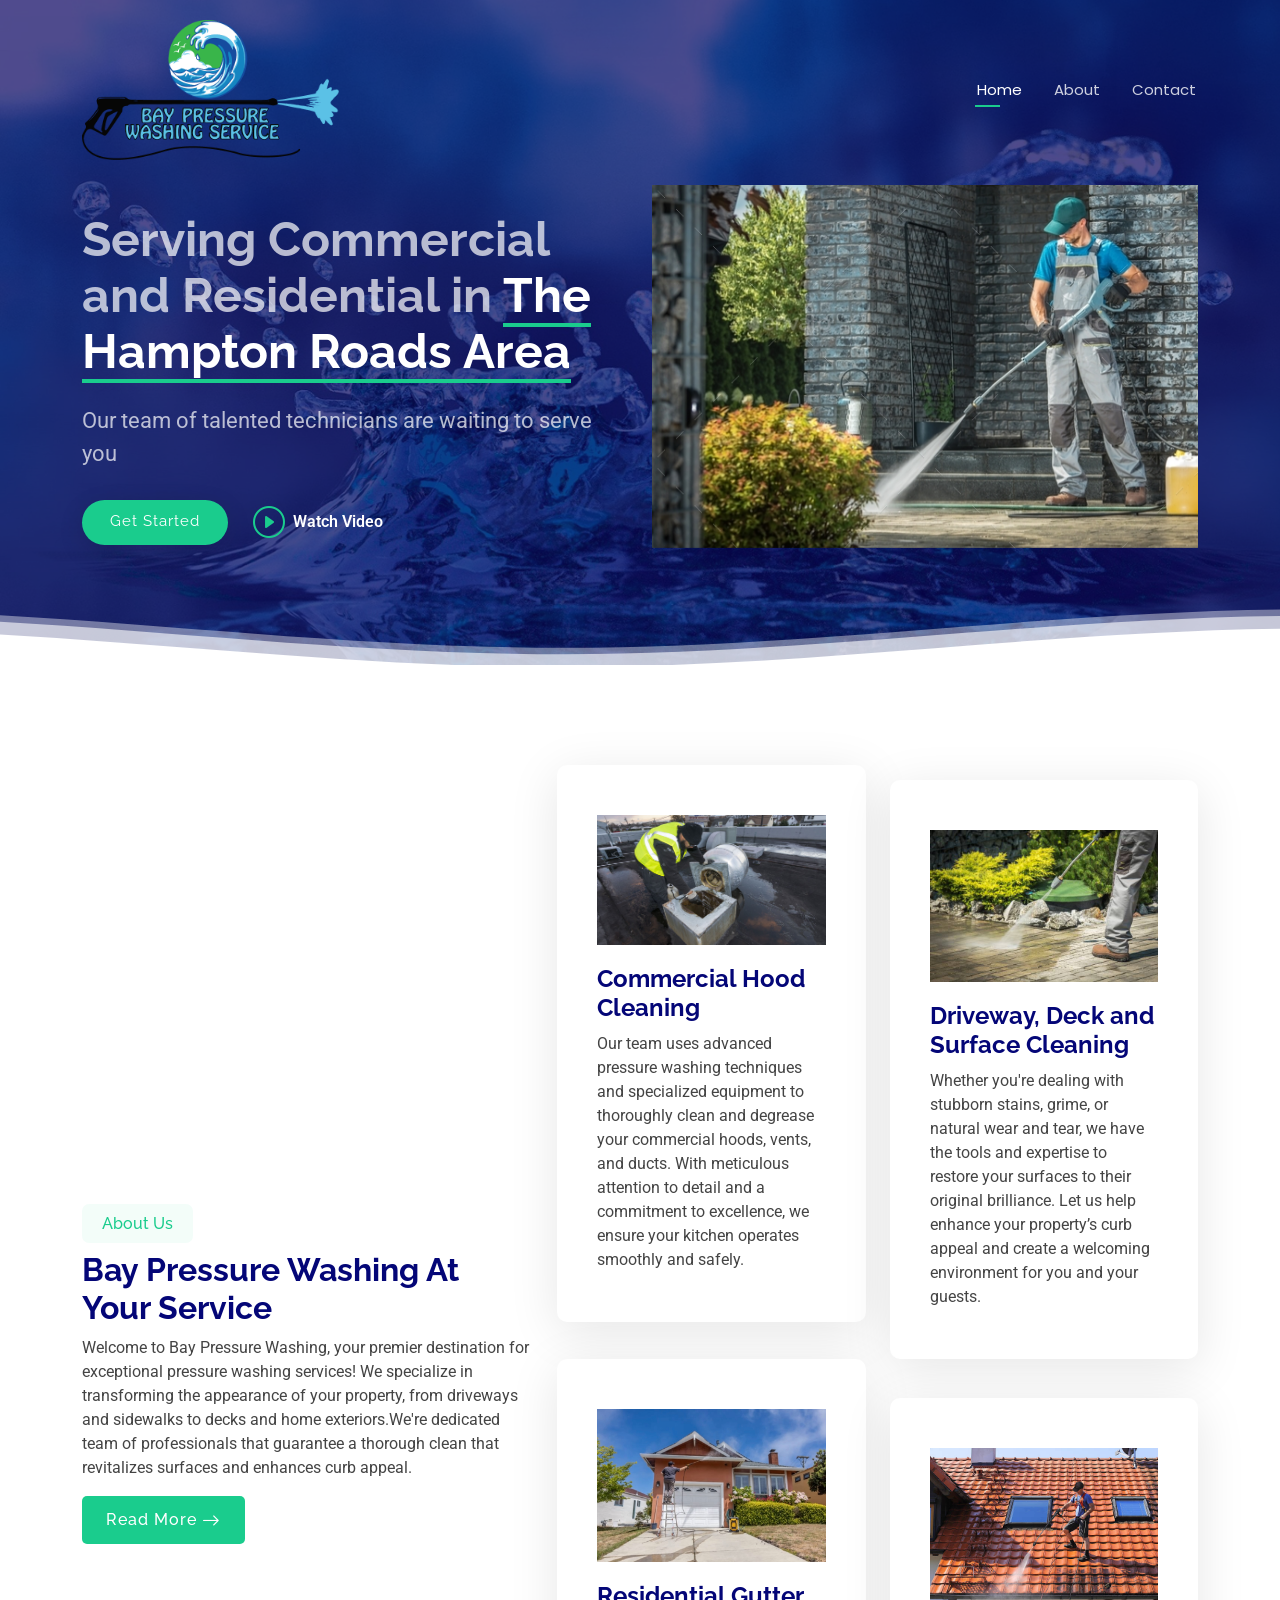
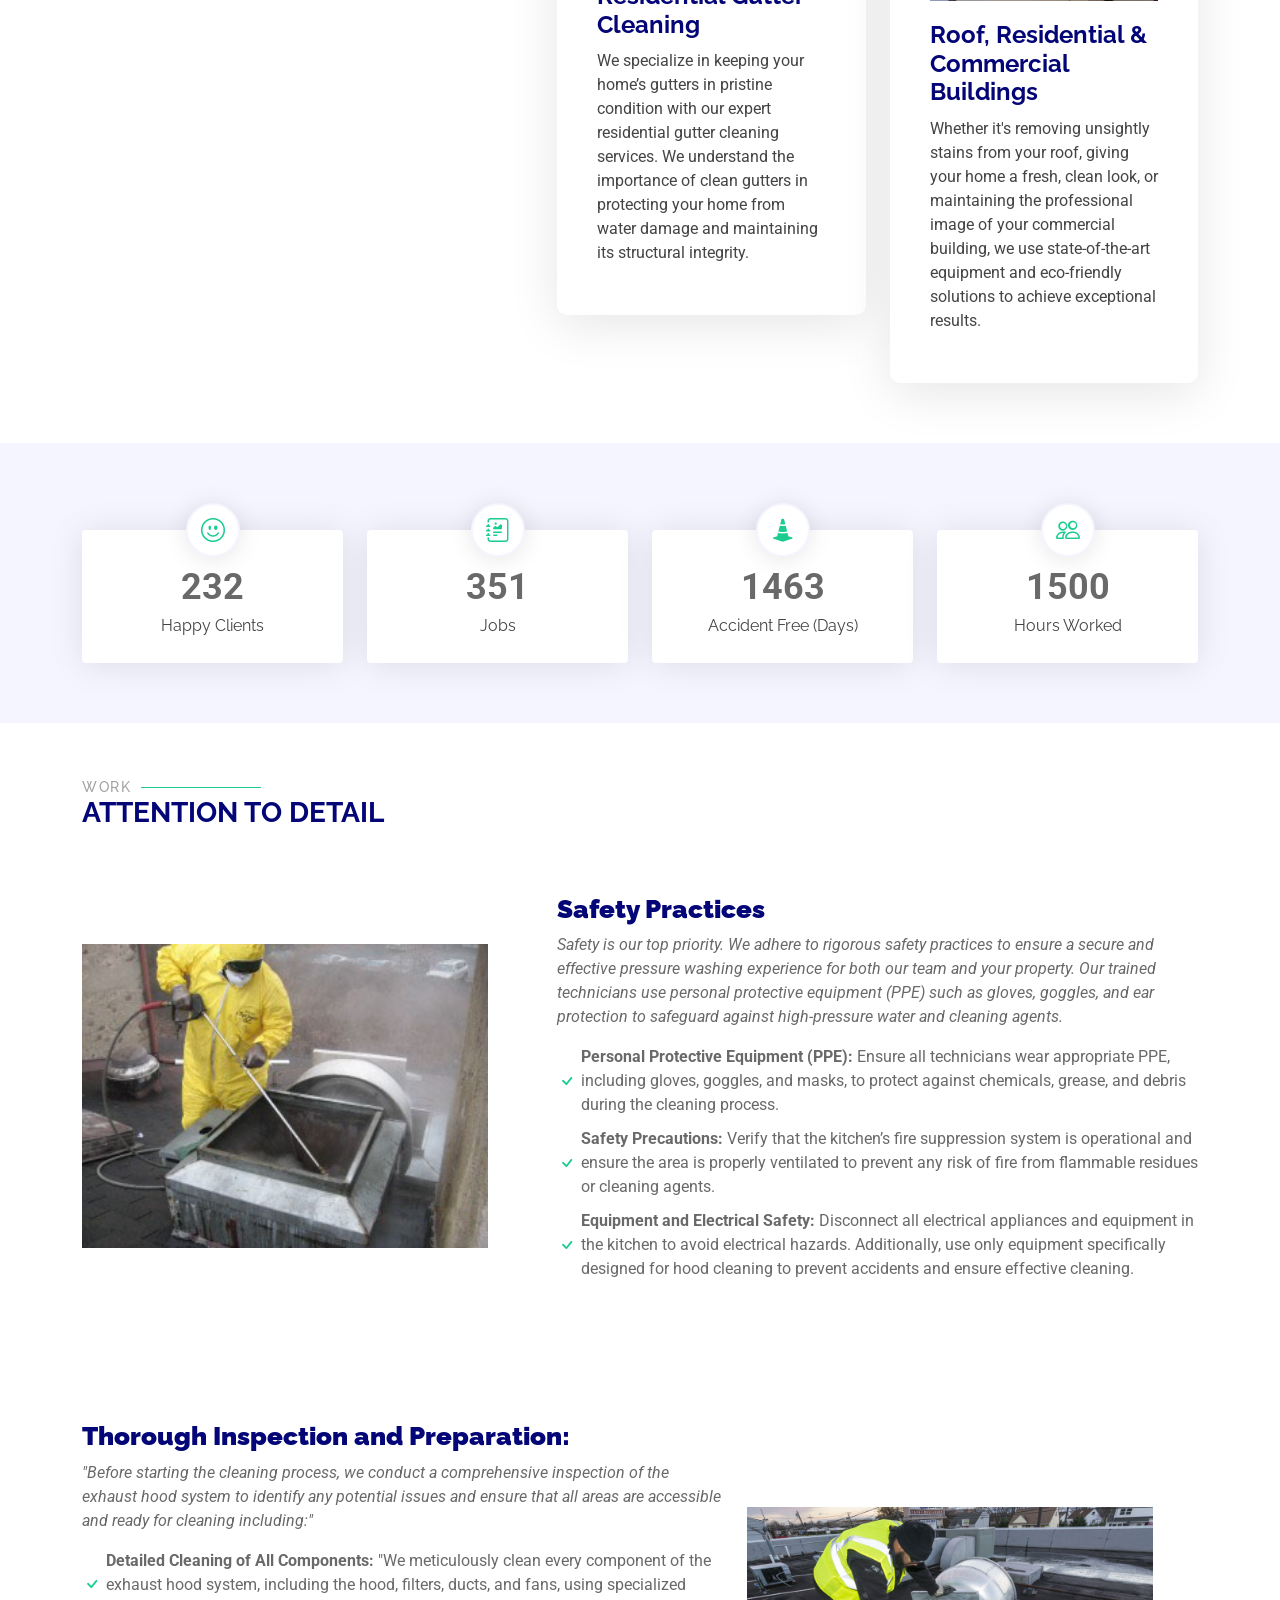
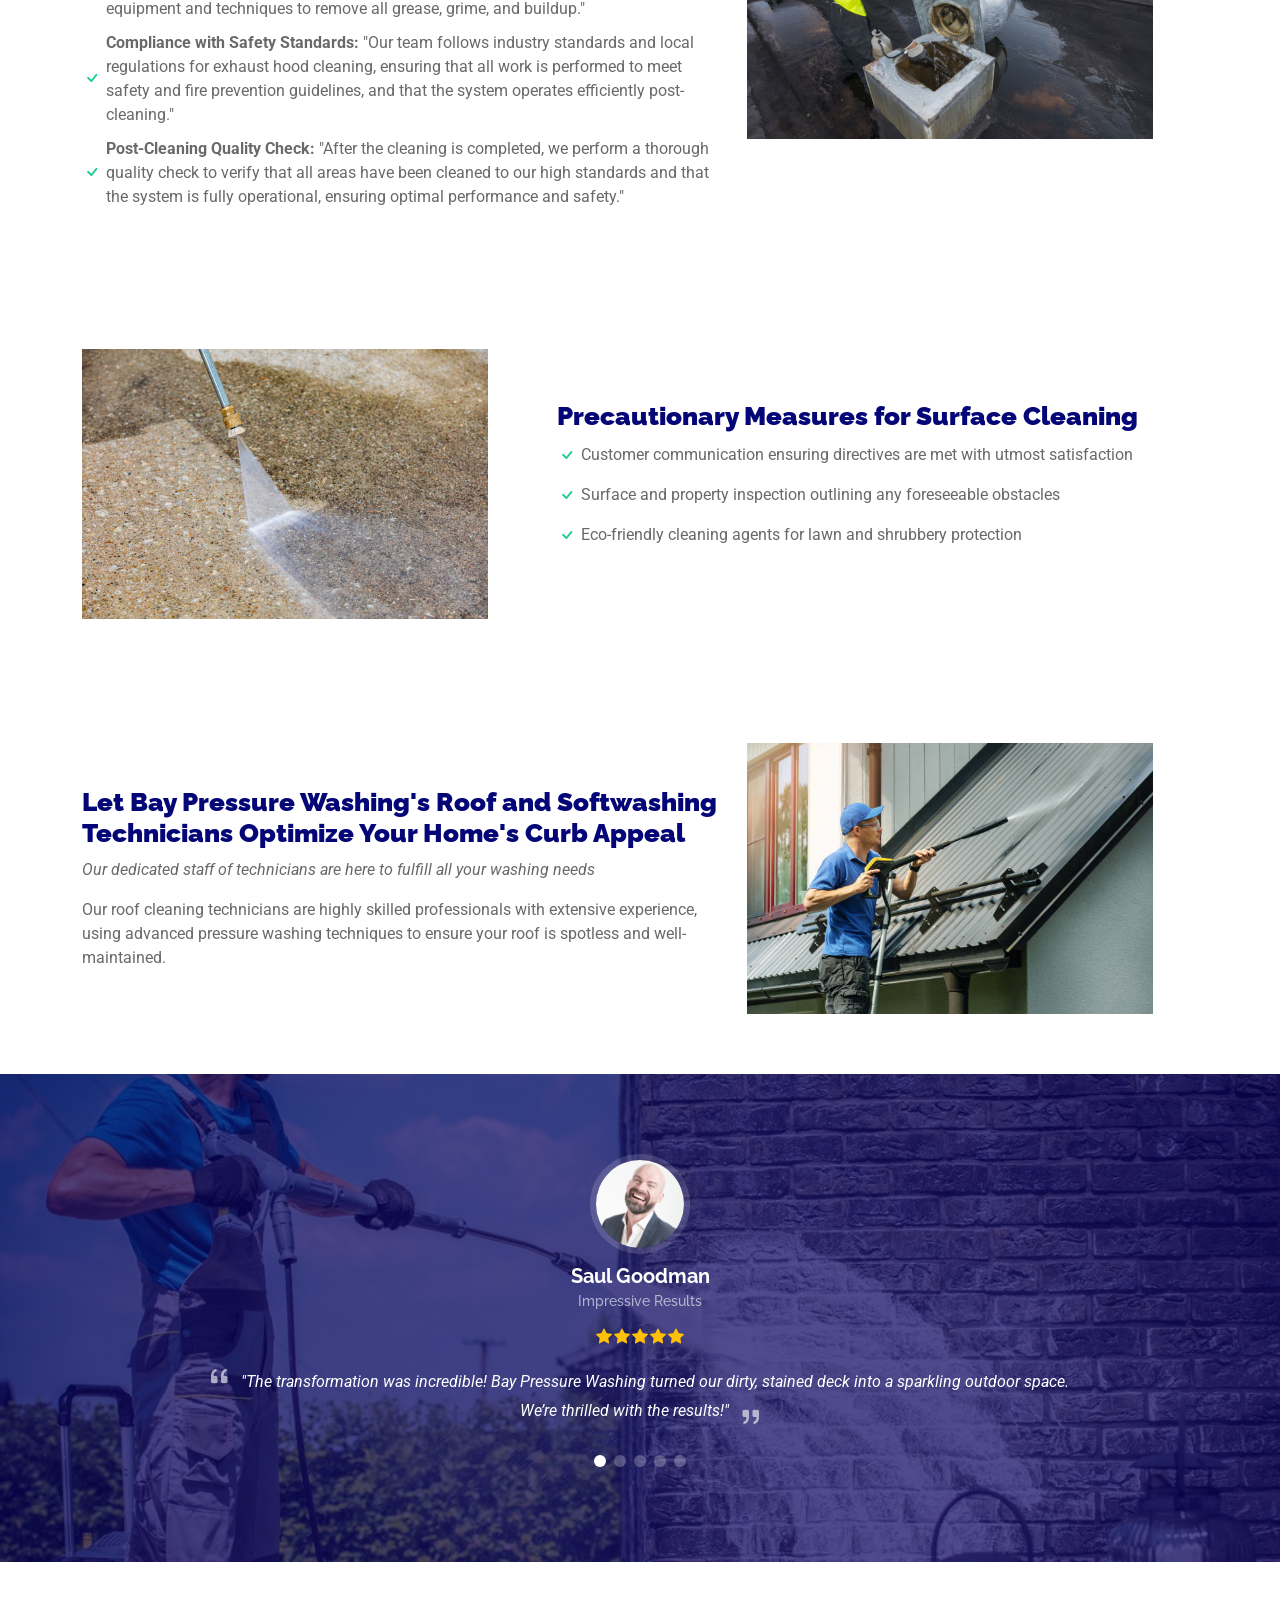
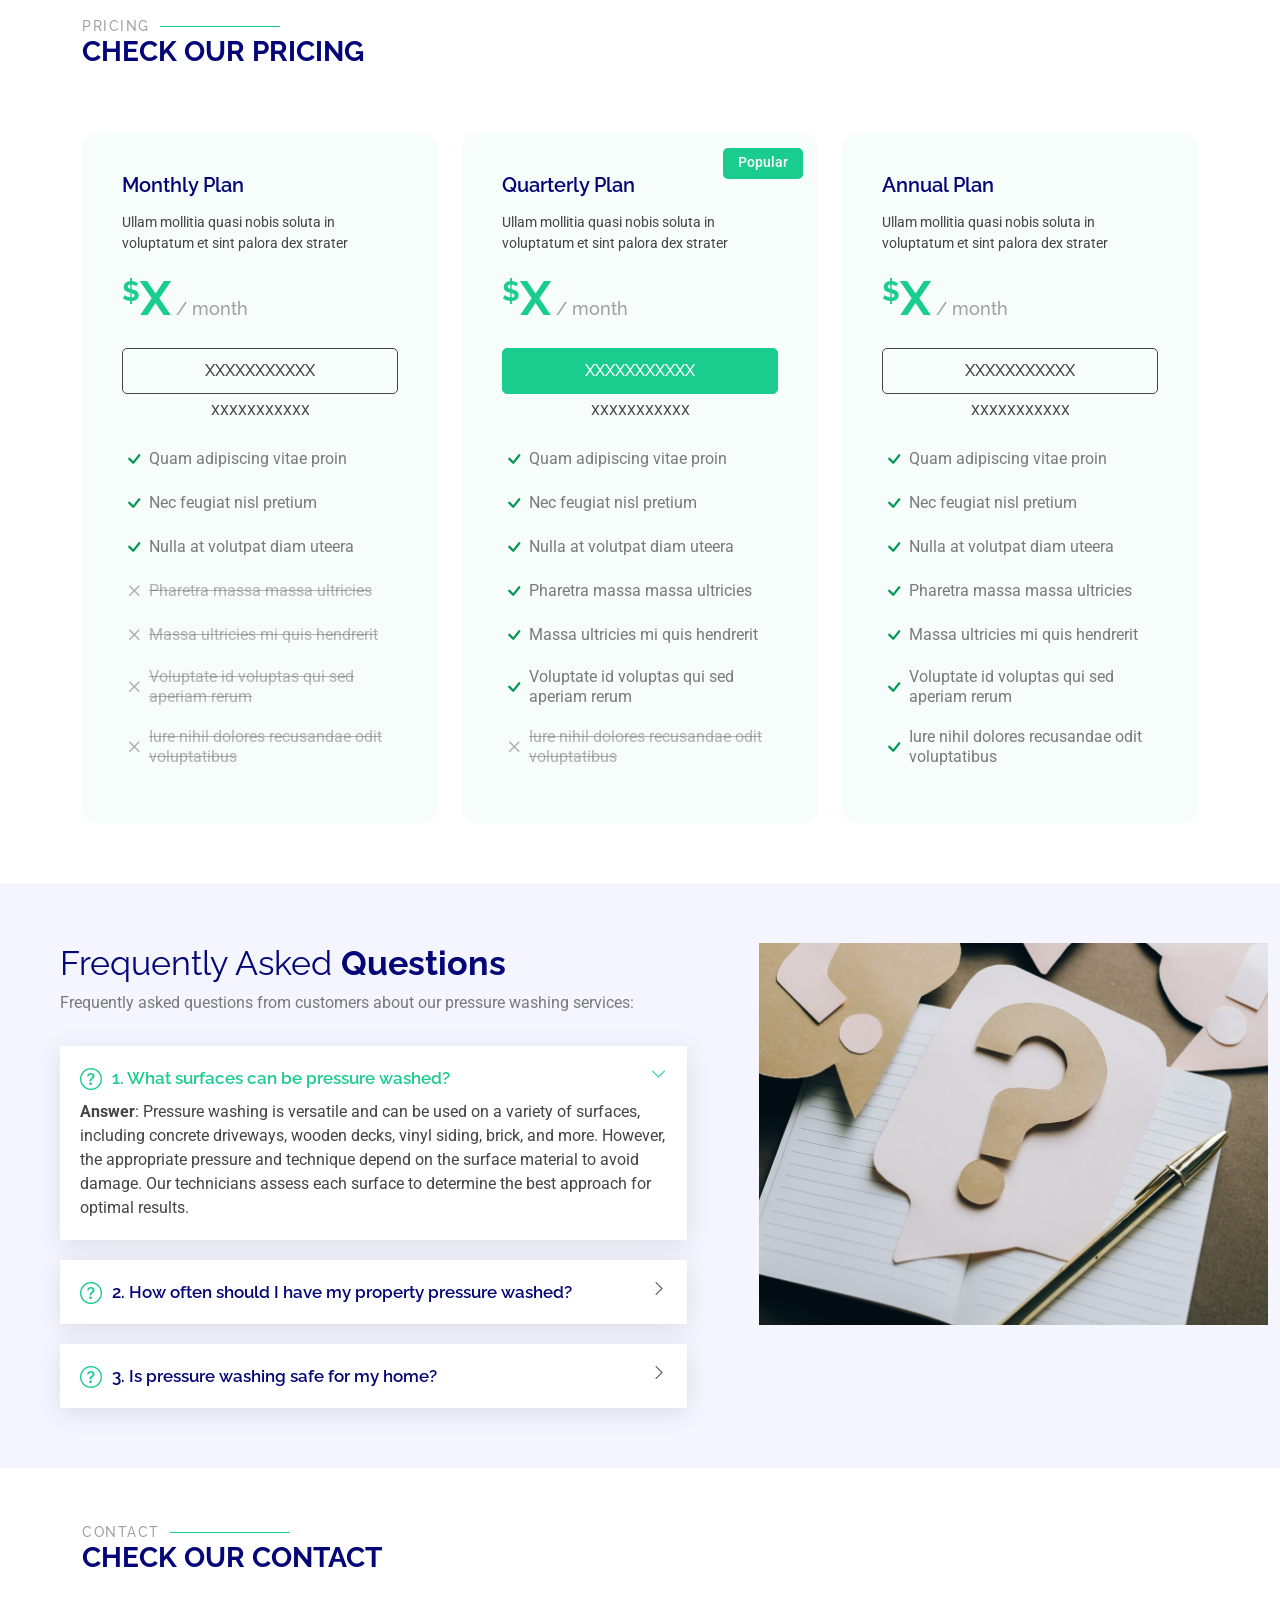
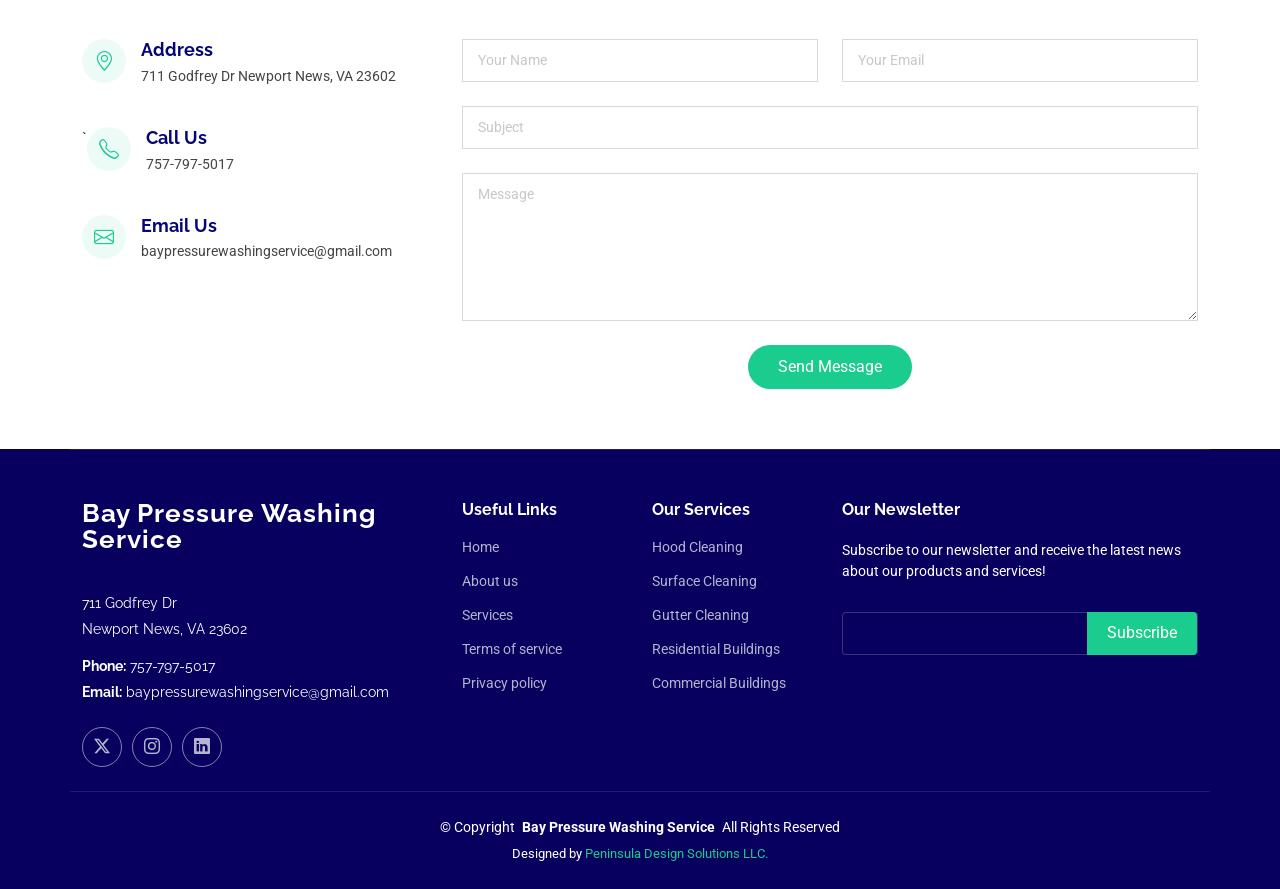
==== commit 27b56cb0: "Update" ====
--- a/index.html
+++ b/index.html
@@ -612,7 +612,7 @@
               <i class="bi bi-envelope flex-shrink-0"></i>
               <div>
                 <h3>Email Us</h3>
-                <p>baypressurewashing@gmail.com</p>
+                <p>baypressurewashingservice@gmail.com</p>
               </div>
             </div><!-- End Info Item -->
 
@@ -673,7 +673,7 @@
             <p>711 Godfrey Dr</p>
             <p>Newport News, VA 23602</p>
             <p class="mt-3"><strong>Phone:</strong> <span>757-797-5017</span></p>
-            <p><strong>Email:</strong> <span>baypressurewashing@gmail.com</span></p>
+            <p><strong>Email:</strong> <span>baypressurewashingservice@gmail.com</span></p>
           </div>
           <div class="social-links d-flex mt-4">
             <a href=""><i class="bi bi-twitter-x"></i></a>
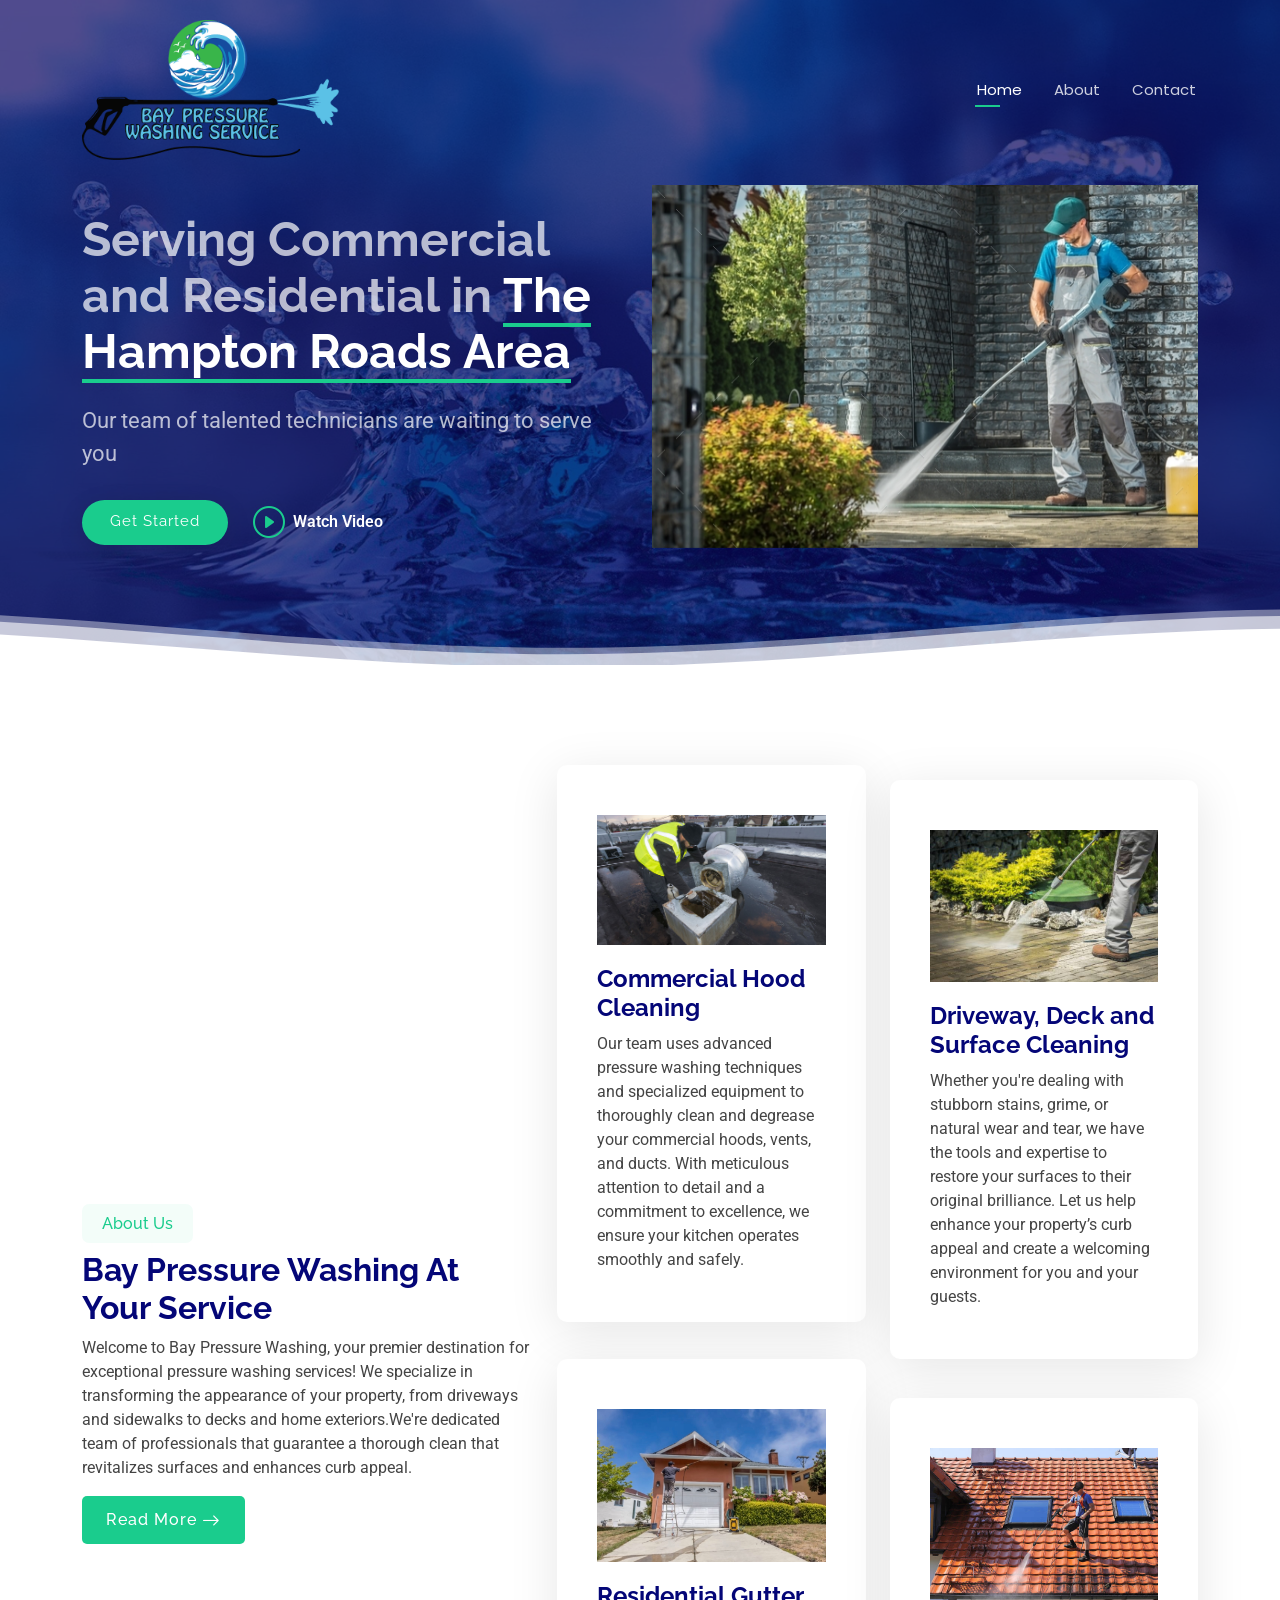
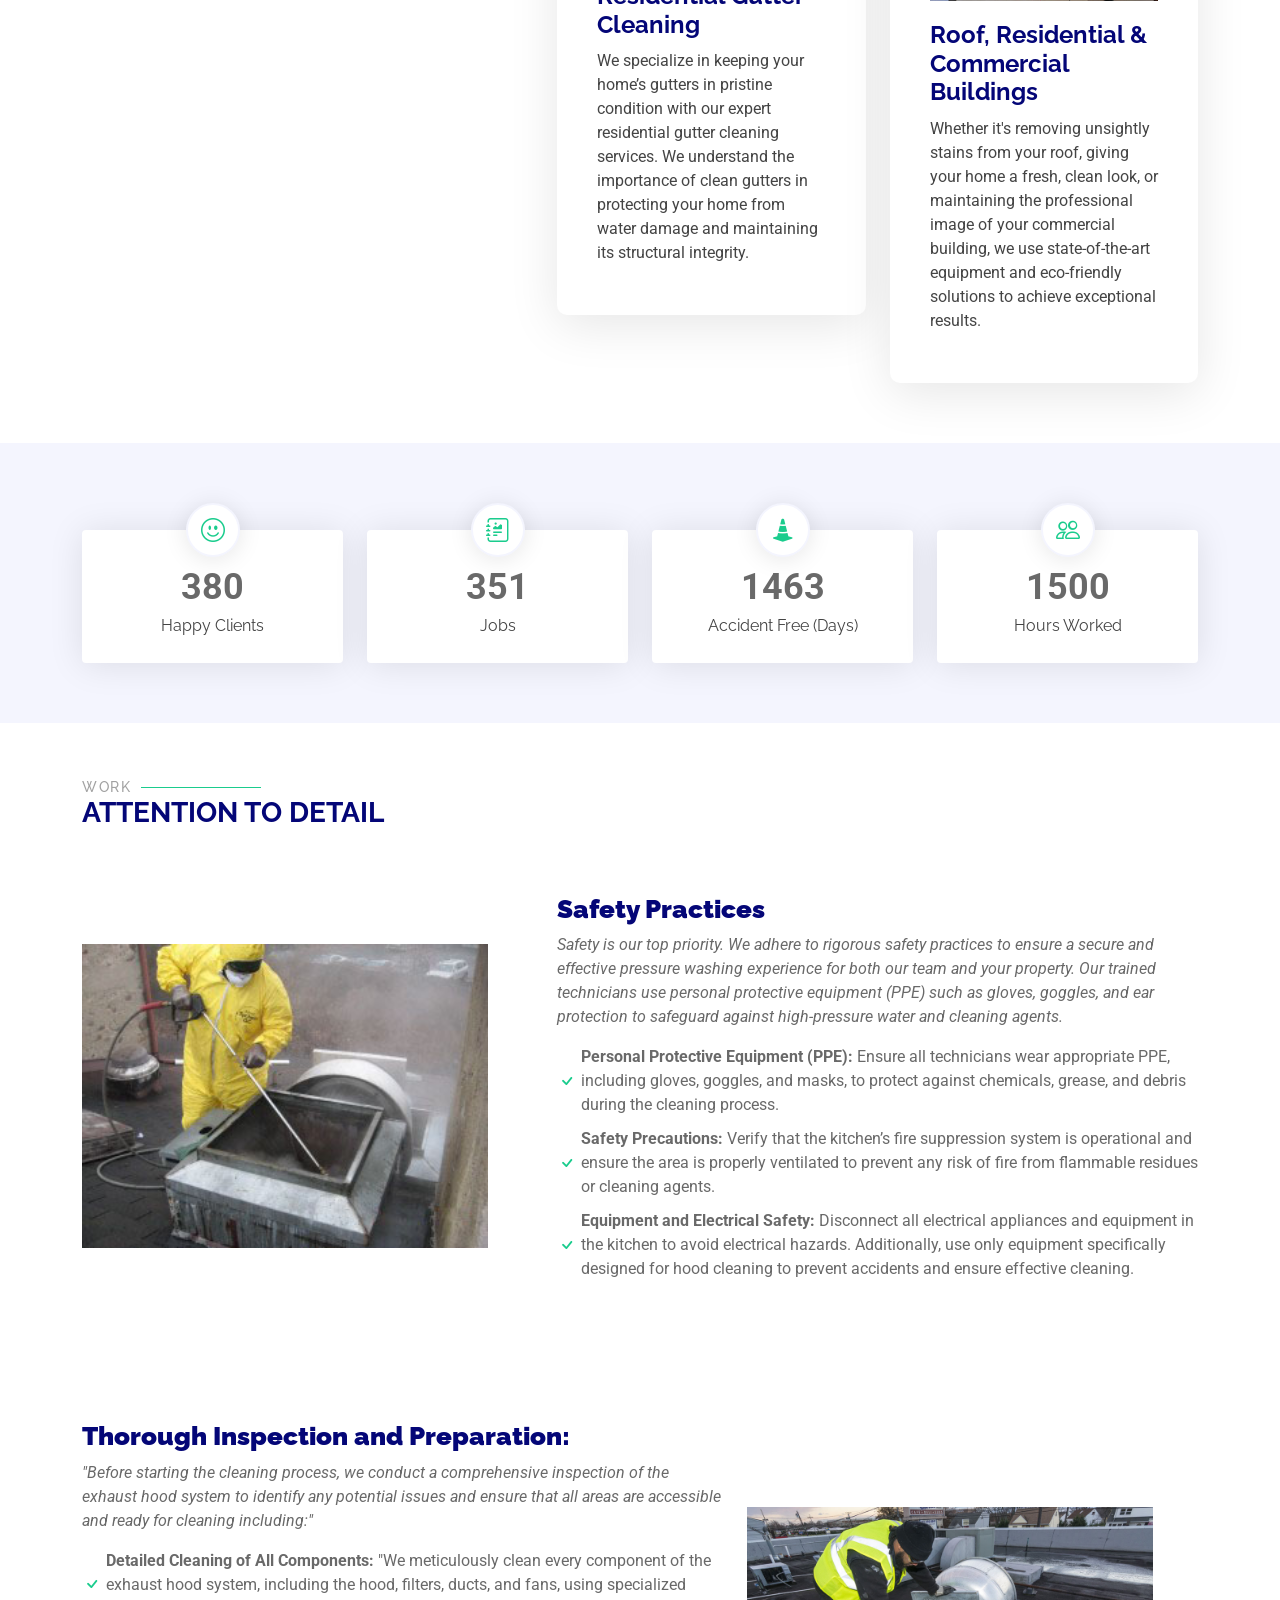
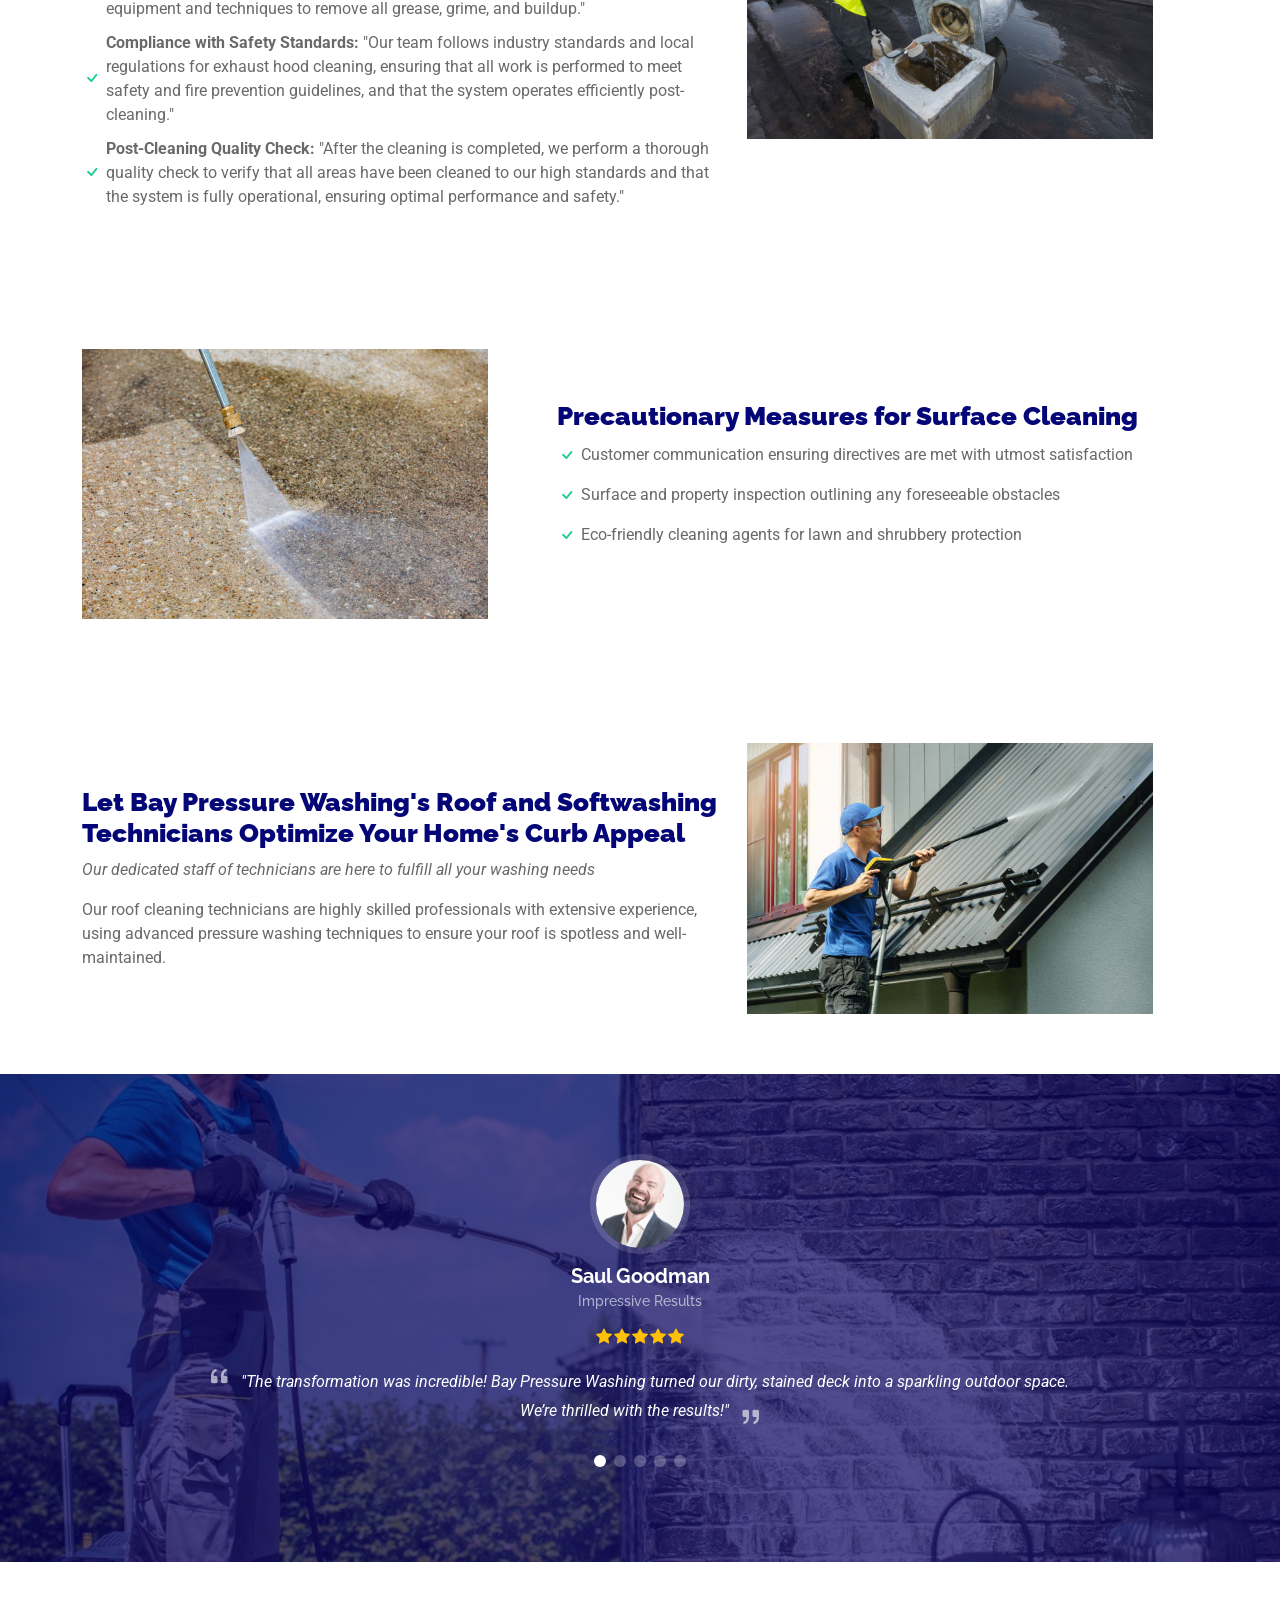
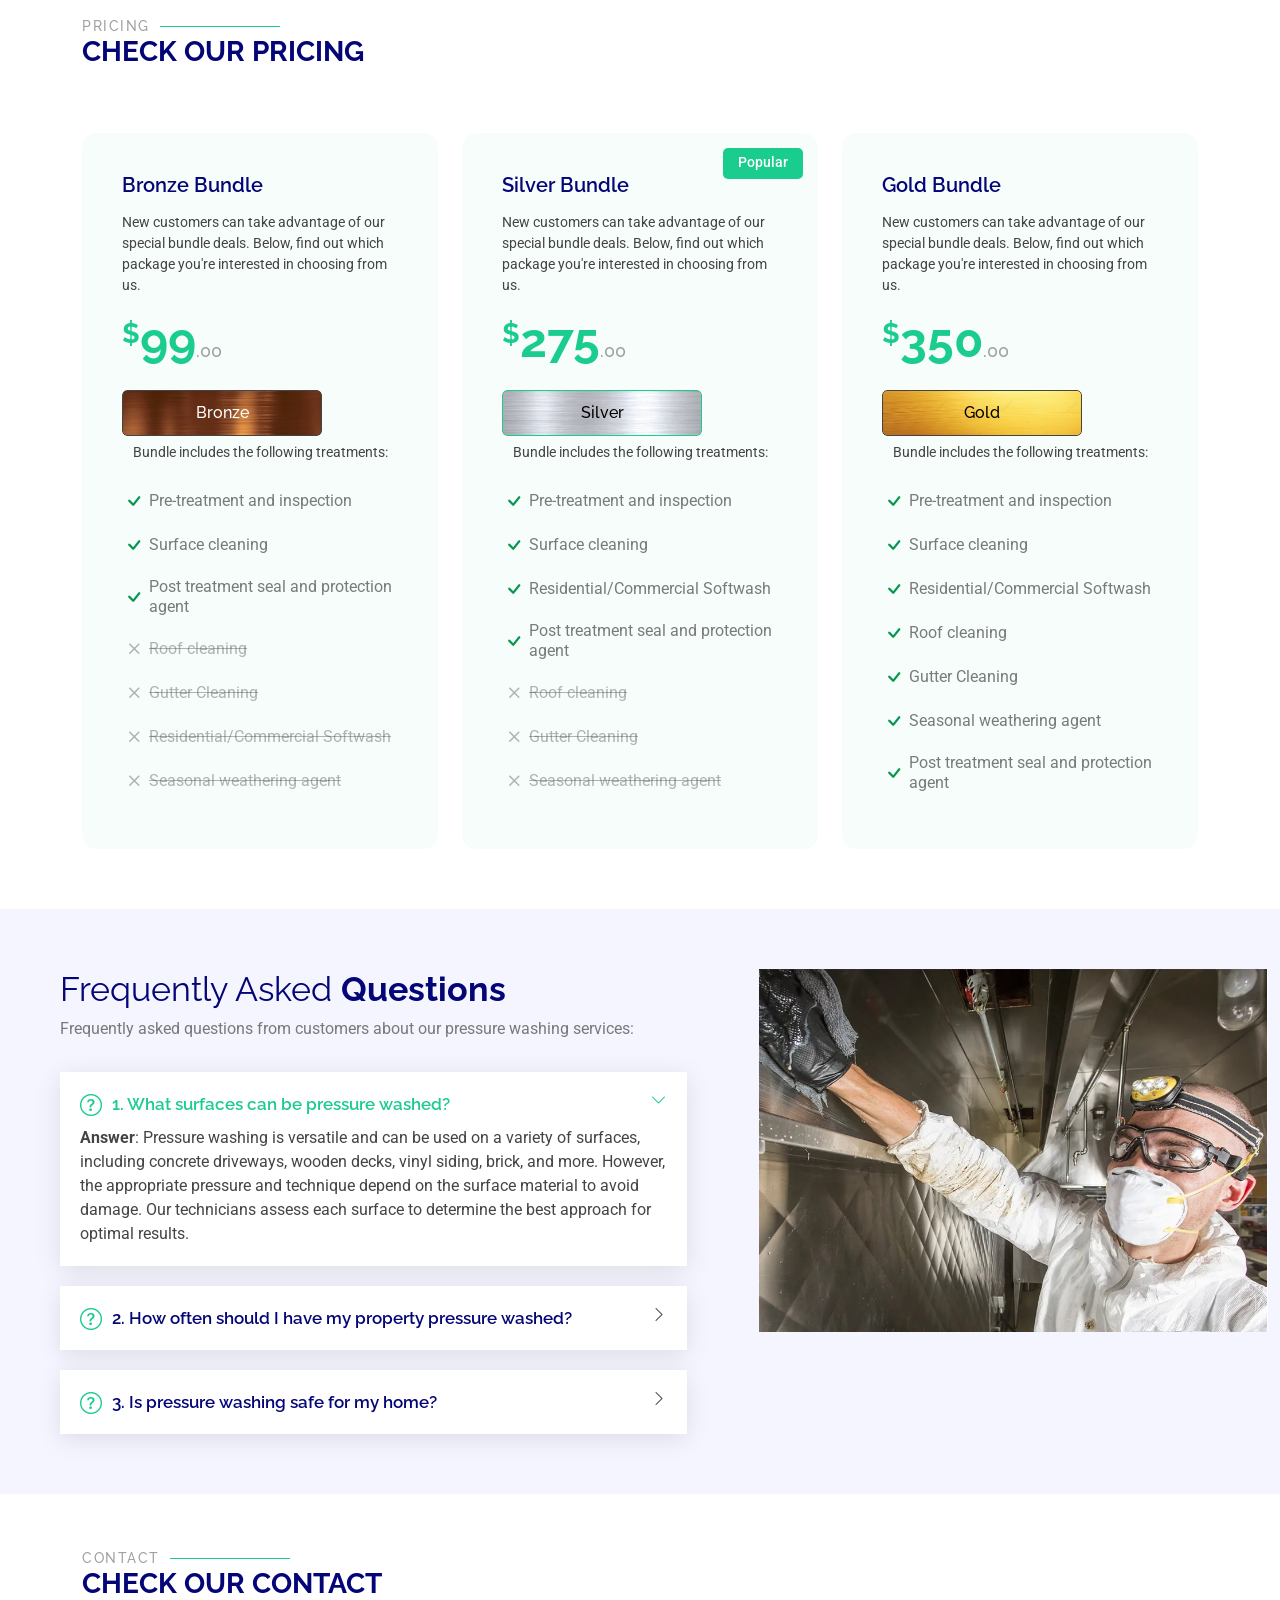
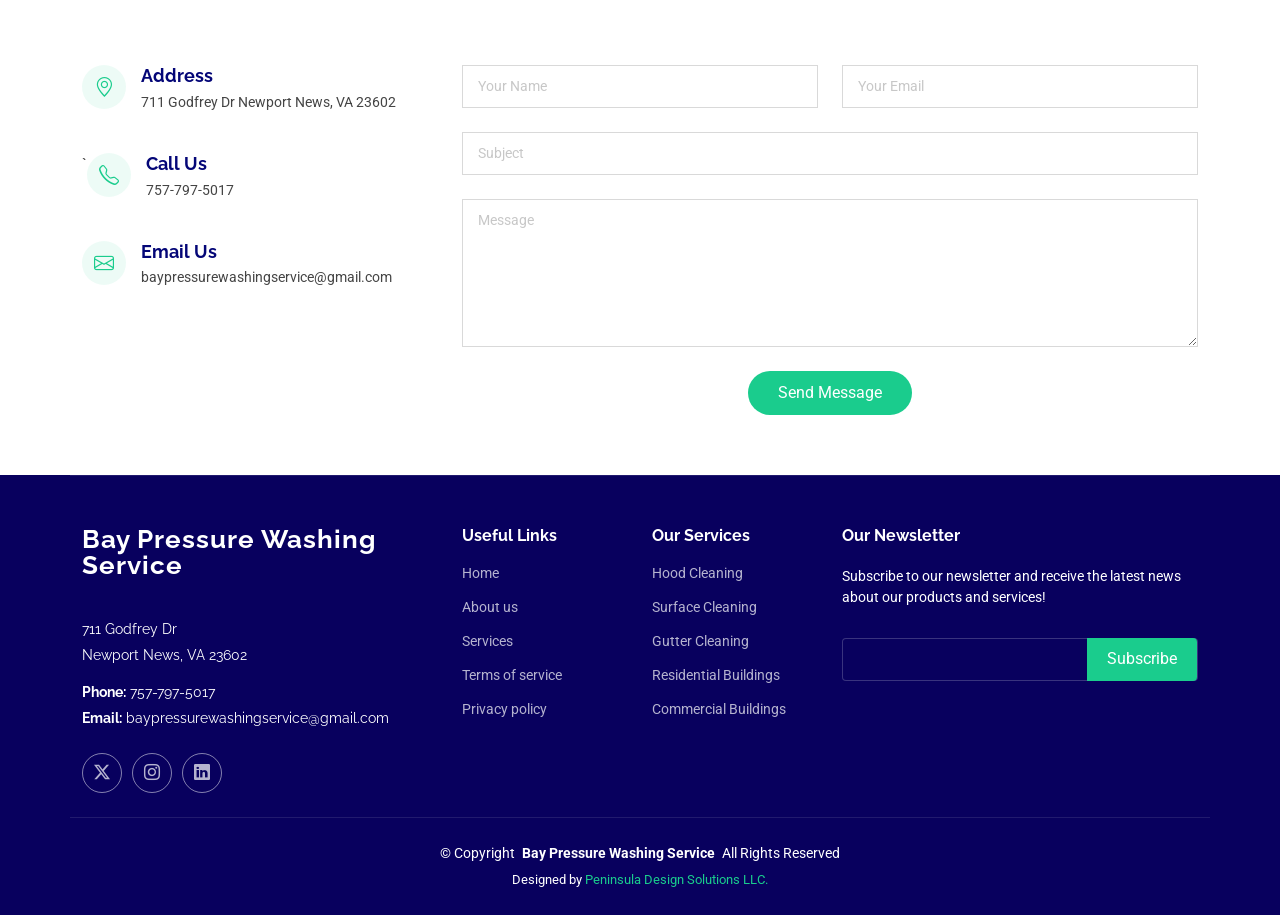
==== commit 3087ab5f: "update" ====
--- a/index.html
+++ b/index.html
@@ -192,7 +192,7 @@
           <div class="col-lg-3 col-md-6 d-flex flex-column align-items-center">
             <i class="bi bi-emoji-smile"></i>
             <div class="stats-item">
-              <span data-purecounter-start="0" data-purecounter-end="232" data-purecounter-duration="1" class="purecounter"></span>
+              <span data-purecounter-start="0" data-purecounter-end="380" data-purecounter-duration="1" class="purecounter"></span>
               <p>Happy Clients</p>
             </div>
           </div><!-- End Stats Item -->
@@ -457,19 +457,19 @@
 
           <div class="col-lg-4" data-aos="zoom-in" data-aos-delay="100">
             <div class="pricing-item">
-              <h3>Monthly Plan</h3>
-              <p class="description">Ullam mollitia quasi nobis soluta in voluptatum et sint palora dex strater</p>
-              <h4><sup>$</sup>X<span> / month</span></h4>
-              <a href="#" class="cta-btn">XXXXXXXXXXX</a>
-              <p class="text-center small">XXXXXXXXXXX</p>
+              <h3>Bronze Bundle</h3>
+              <p class="description">New customers can take advantage of our special bundle deals. Below, find out which package you're interested in choosing from us.</p>
+              <h4><sup>$</sup>99<span>.00</span></h4>
+              <a href="#" class="cta-btn shimmer" style="background-image: url('assets/img/bronze-metal.jpg'); background-size: 100%; color: white;">Bronze</a>
+              <p class="text-center small">Bundle includes the following treatments:</p>
               <ul>
-                <li><i class="bi bi-check"></i> <span>Quam adipiscing vitae proin</span></li>
-                <li><i class="bi bi-check"></i> <span>Nec feugiat nisl pretium</span></li>
-                <li><i class="bi bi-check"></i> <span>Nulla at volutpat diam uteera</span></li>
-                <li class="na"><i class="bi bi-x"></i> <span>Pharetra massa massa ultricies</span></li>
-                <li class="na"><i class="bi bi-x"></i> <span>Massa ultricies mi quis hendrerit</span></li>
-                <li class="na"><i class="bi bi-x"></i> <span>Voluptate id voluptas qui sed aperiam rerum</span></li>
-                <li class="na"><i class="bi bi-x"></i> <span>Iure nihil dolores recusandae odit voluptatibus</span></li>
+                <li><i class="bi bi-check"></i> <span>Pre-treatment and inspection</span></li>
+                <li><i class="bi bi-check"></i> <span>Surface cleaning</span></li>
+                <li><i class="bi bi-check"></i> <span>Post treatment seal and protection agent</span></li>
+                <li class="na"><i class="bi bi-x"></i> <span>Roof cleaning</span></li>
+                <li class="na"><i class="bi bi-x"></i> <span>Gutter Cleaning</span></li>
+                <li class="na"><i class="bi bi-x"></i> <span>Residential/Commercial Softwash</span></li>
+                <li class="na"><i class="bi bi-x"></i> <span>Seasonal weathering agent</span></li>
               </ul>
             </div>
           </div><!-- End Pricing Item -->
@@ -477,38 +477,38 @@
           <div class="col-lg-4" data-aos="zoom-in" data-aos-delay="200">
             <div class="pricing-item featured">
               <p class="popular">Popular</p>
-              <h3>Quarterly Plan</h3>
-              <p class="description">Ullam mollitia quasi nobis soluta in voluptatum et sint palora dex strater</p>
-              <h4><sup>$</sup>X<span> / month</span></h4>
-              <a href="#" class="cta-btn">XXXXXXXXXXX</a>
-              <p class="text-center small">XXXXXXXXXXX</p>
+              <h3>Silver Bundle</h3>
+              <p class="description">New customers can take advantage of our special bundle deals. Below, find out which package you're interested in choosing from us.</p>
+              <h4><sup>$</sup>275<span>.00</span></h4>
+              <a href="#" class="cta-btn shimmer" style="background-image: url('assets/img/silver-metal.jpg'); background-size: 100%; color: rgb(0, 0, 0);">Silver</a>
+              <p class="text-center small">Bundle includes the following treatments:</p>
               <ul>
-                <li><i class="bi bi-check"></i> <span>Quam adipiscing vitae proin</span></li>
-                <li><i class="bi bi-check"></i> <span>Nec feugiat nisl pretium</span></li>
-                <li><i class="bi bi-check"></i> <span>Nulla at volutpat diam uteera</span></li>
-                <li><i class="bi bi-check"></i> <span>Pharetra massa massa ultricies</span></li>
-                <li><i class="bi bi-check"></i> <span>Massa ultricies mi quis hendrerit</span></li>
-                <li><i class="bi bi-check"></i> <span>Voluptate id voluptas qui sed aperiam rerum</span></li>
-                <li class="na"><i class="bi bi-x"></i> <span>Iure nihil dolores recusandae odit voluptatibus</span></li>
+                <li><i class="bi bi-check"></i> <span>Pre-treatment and inspection</span></li>
+                <li><i class="bi bi-check"></i> <span>Surface cleaning</span></li>
+                <li><i class="bi bi-check"></i> <span>Residential/Commercial Softwash</span></li>
+                <li><i class="bi bi-check"></i> <span>Post treatment seal and protection agent</span></li>
+                <li class="na"><i class="bi bi-x"></i> <span>Roof cleaning</span></li>
+                <li class="na"><i class="bi bi-x"></i> <span>Gutter Cleaning</span></li>
+                <li class="na"><i class="bi bi-x"></i> <span>Seasonal weathering agent</span></li>
               </ul>
             </div>
           </div><!-- End Pricing Item -->
 
           <div class="col-lg-4" data-aos="zoom-in" data-aos-delay="300">
             <div class="pricing-item">
-              <h3>Annual Plan</h3>
-              <p class="description">Ullam mollitia quasi nobis soluta in voluptatum et sint palora dex strater</p>
-              <h4><sup>$</sup>X<span> / month</span></h4>
-              <a href="#" class="cta-btn">XXXXXXXXXXX</a>
-              <p class="text-center small">XXXXXXXXXXX</p>
+              <h3>Gold Bundle</h3>
+              <p class="description">New customers can take advantage of our special bundle deals. Below, find out which package you're interested in choosing from us.</p>
+              <h4><sup>$</sup>350<span>.00</span></h4>
+              <a href="#" class="cta-btn shimmer" style="background-image: url('assets/img/gold-metal.png'); background-size: 100%; color: rgb(0, 0, 0);">Gold</a>
+              <p class="text-center small">Bundle includes the following treatments:</p>
               <ul>
-                <li><i class="bi bi-check"></i> <span>Quam adipiscing vitae proin</span></li>
-                <li><i class="bi bi-check"></i> <span>Nec feugiat nisl pretium</span></li>
-                <li><i class="bi bi-check"></i> <span>Nulla at volutpat diam uteera</span></li>
-                <li><i class="bi bi-check"></i> <span>Pharetra massa massa ultricies</span></li>
-                <li><i class="bi bi-check"></i> <span>Massa ultricies mi quis hendrerit</span></li>
-                <li><i class="bi bi-check"></i> <span>Voluptate id voluptas qui sed aperiam rerum</span></li>
-                <li><i class="bi bi-check"></i> <span>Iure nihil dolores recusandae odit voluptatibus</span></li>
+                <li><i class="bi bi-check"></i> <span>Pre-treatment and inspection</span></li>
+                <li><i class="bi bi-check"></i> <span>Surface cleaning</span></li>
+                <li><i class="bi bi-check"></i> <span>Residential/Commercial Softwash</span></li>
+                <li><i class="bi bi-check"></i> <span>Roof cleaning</span></li>
+                <li><i class="bi bi-check"></i> <span>Gutter Cleaning</span></li>
+                <li><i class="bi bi-check"></i> <span>Seasonal weathering agent</span></li>
+                <li><i class="bi bi-check"></i> <span>Post treatment seal and protection agent</span></li>
               </ul>
             </div>
           </div><!-- End Pricing Item -->
@@ -569,7 +569,7 @@
           </div>
 
           <div class="col-lg-5 order-1 order-lg-2">
-            <img src="assets/img/faq.jpg" class="img-fluid" alt="" data-aos="zoom-in" data-aos-delay="100">
+            <img src="assets/img/Hoods-Kitchen-Exhaust-Cleaning.jpg" class="img-fluid" alt="" data-aos="zoom-in" data-aos-delay="100">
           </div>
         </div>
 
@@ -604,7 +604,7 @@
               <i class="bi bi-telephone flex-shrink-0"></i>
               <div>
                 <h3>Call Us</h3>
-                <p>757-797-5017</p>
+                <p><span>757-797-5017</span></p>
               </div>
             </div><!-- End Info Item -->
 
--- a/assets/css/main.css
+++ b/assets/css/main.css
@@ -11,6 +11,7 @@
 # Help: https://bootstrapmade.com/color-system/
 --------------------------------------------------------------*/
 /* Fonts */
+
 :root {
   --default-font: "Roboto",  system-ui, -apple-system, "Segoe UI", Roboto, "Helvetica Neue", Arial, "Noto Sans", "Liberation Sans", sans-serif, "Apple Color Emoji", "Segoe UI Emoji", "Segoe UI Symbol", "Noto Color Emoji";
   --heading-font: "Raleway",  sans-serif;
@@ -1485,6 +1486,22 @@
   margin-bottom: 6px;
 }
 
+.shimmer {
+  color: grey;
+  display: inline-block;
+  mask: linear-gradient(-60deg, #000 30%, #0005, #000 70%) right/350% 100%;
+  animation: shimmer 2.5s infinite;
+  font-size: 50px;
+  max-width: 200px;
+}
+
+@keyframes shimmer {
+  100% {
+    mask-position: left
+  }
+}
+
+
 .pricing .cta-btn:hover {
   background: var(--accent-color);
   color: var(--contrast-color);
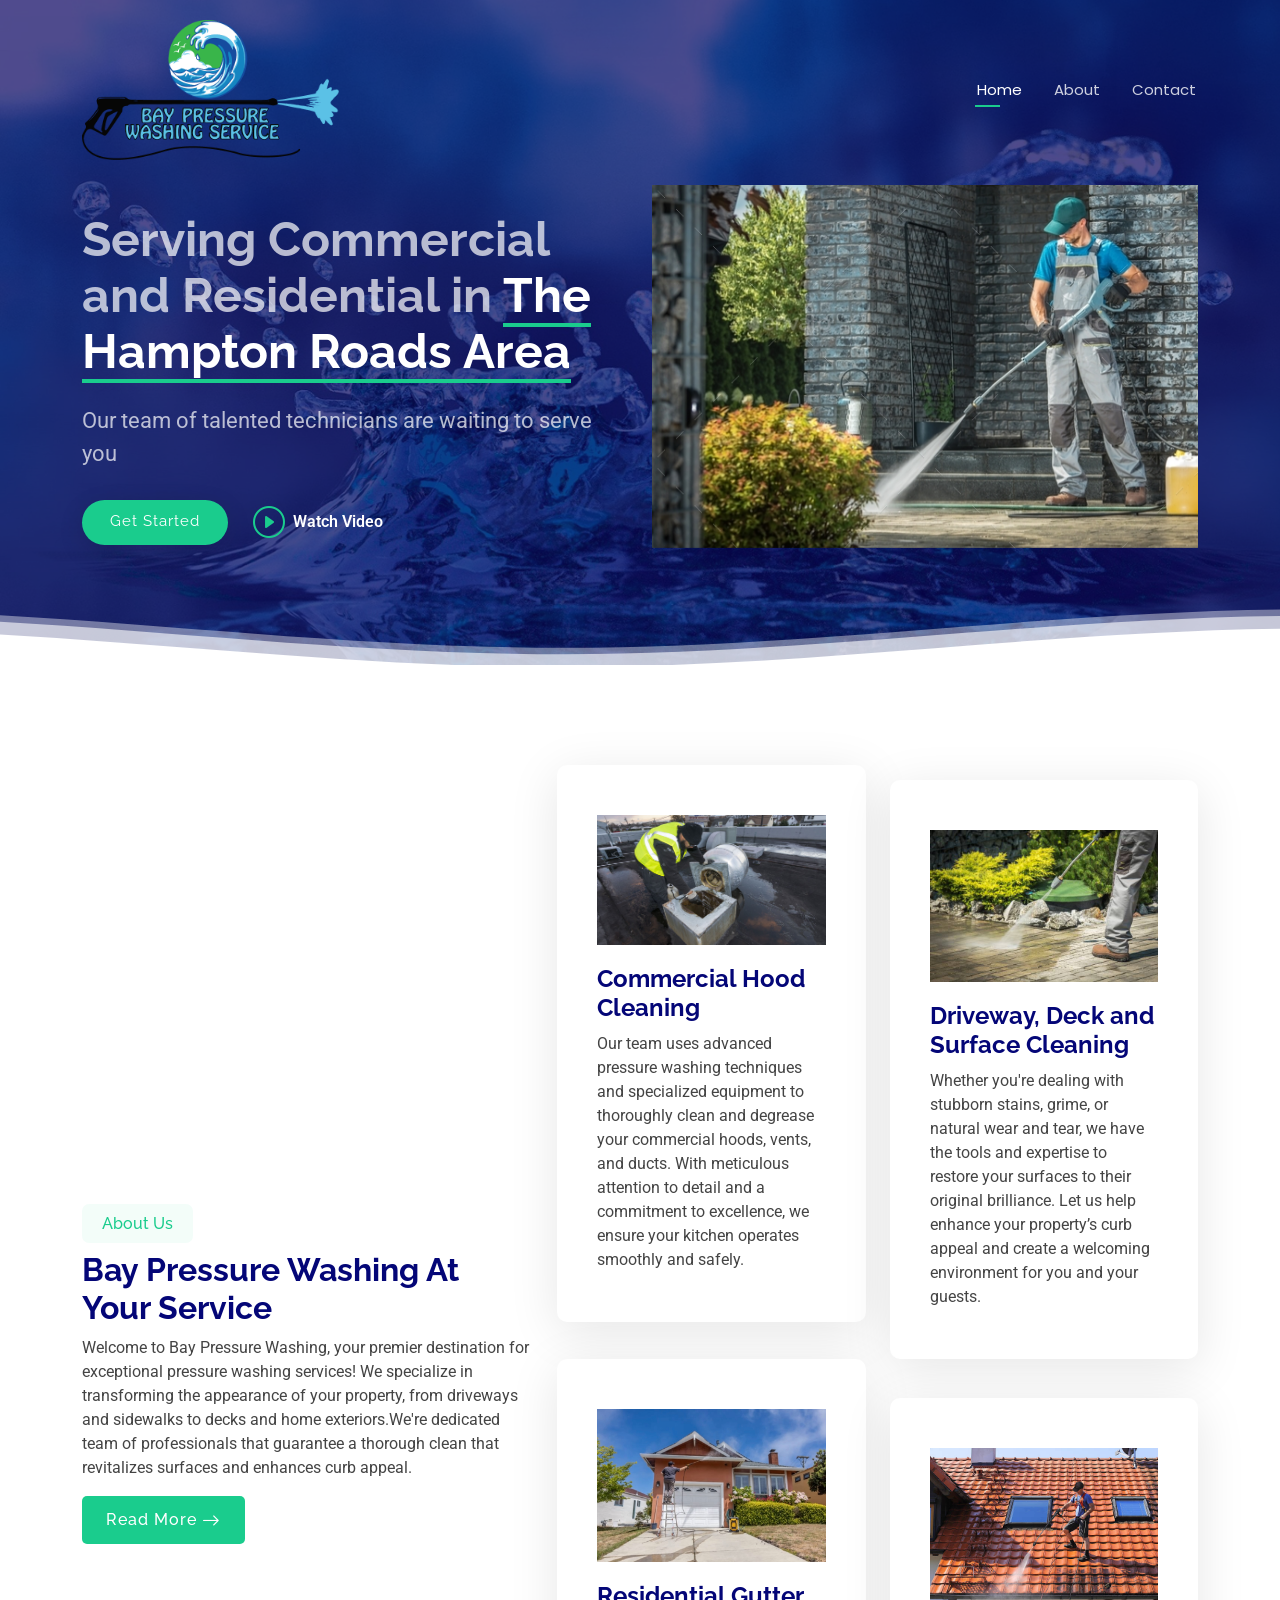
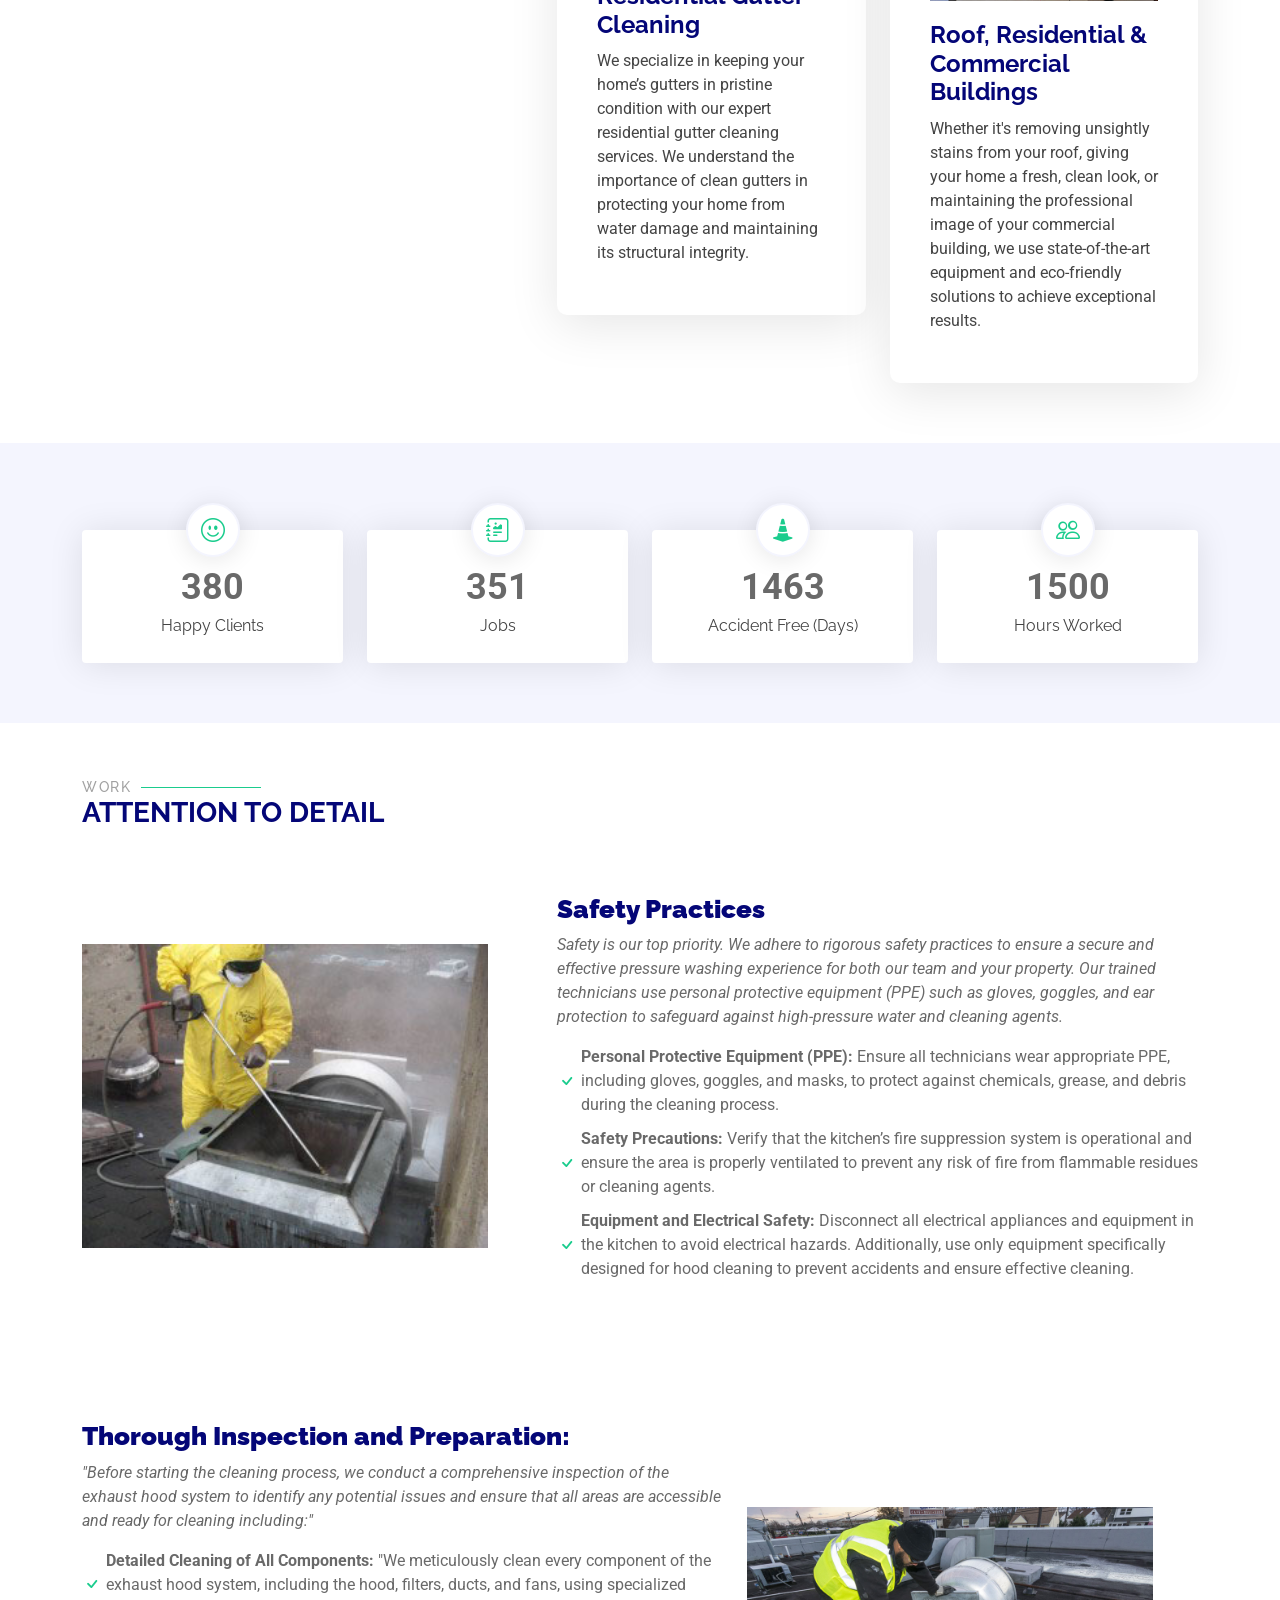
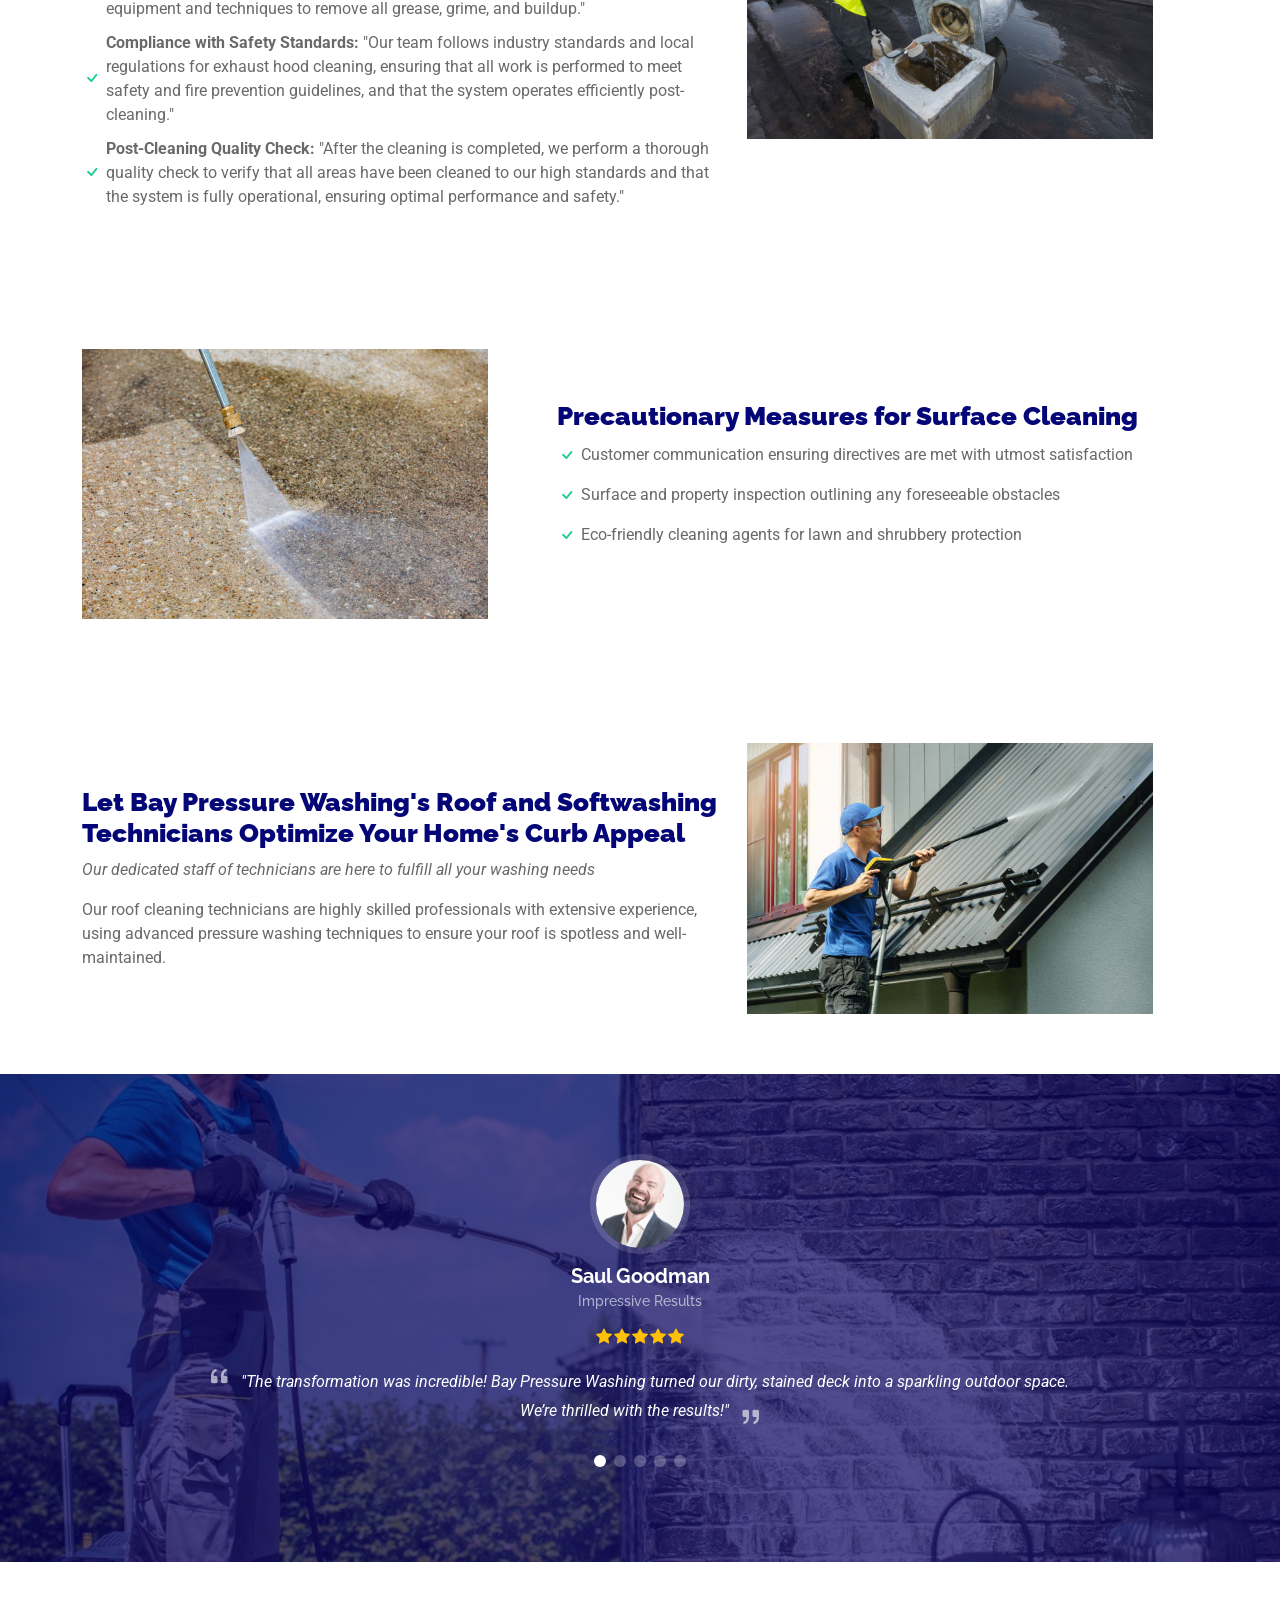
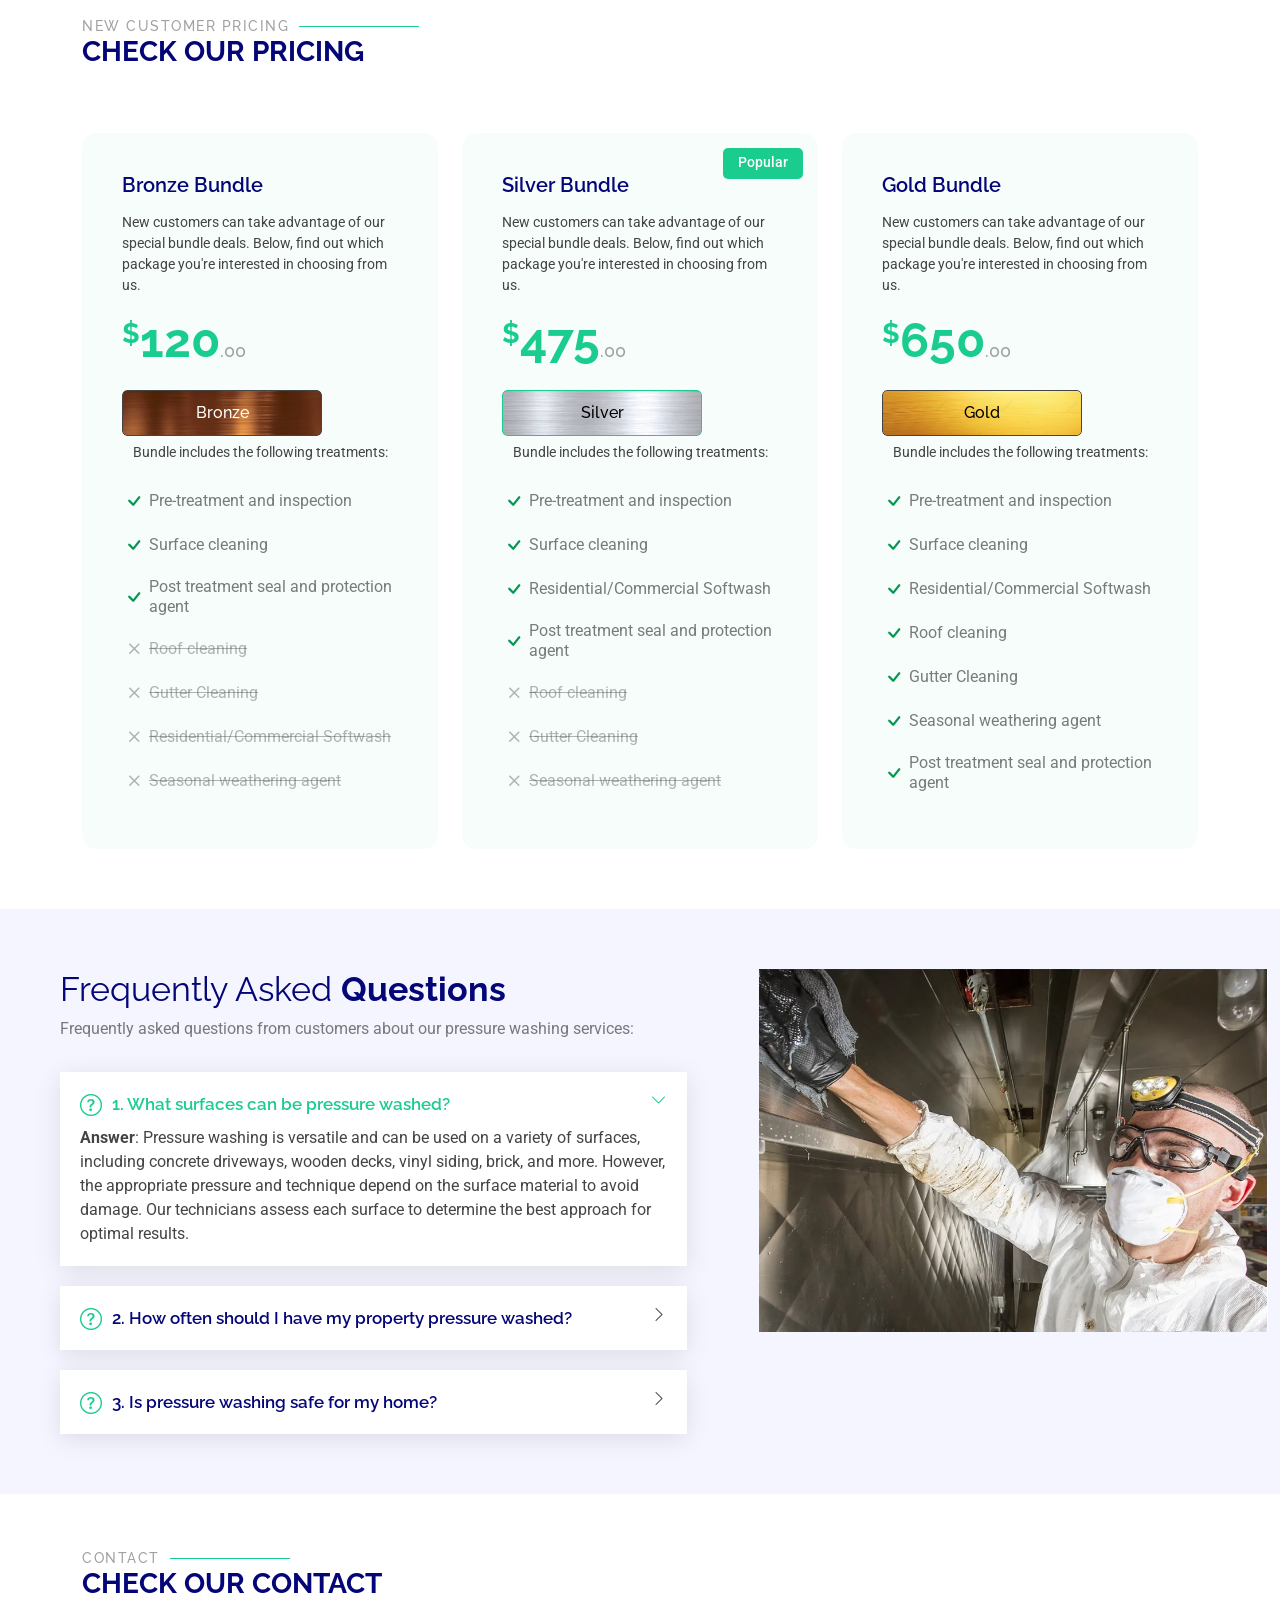
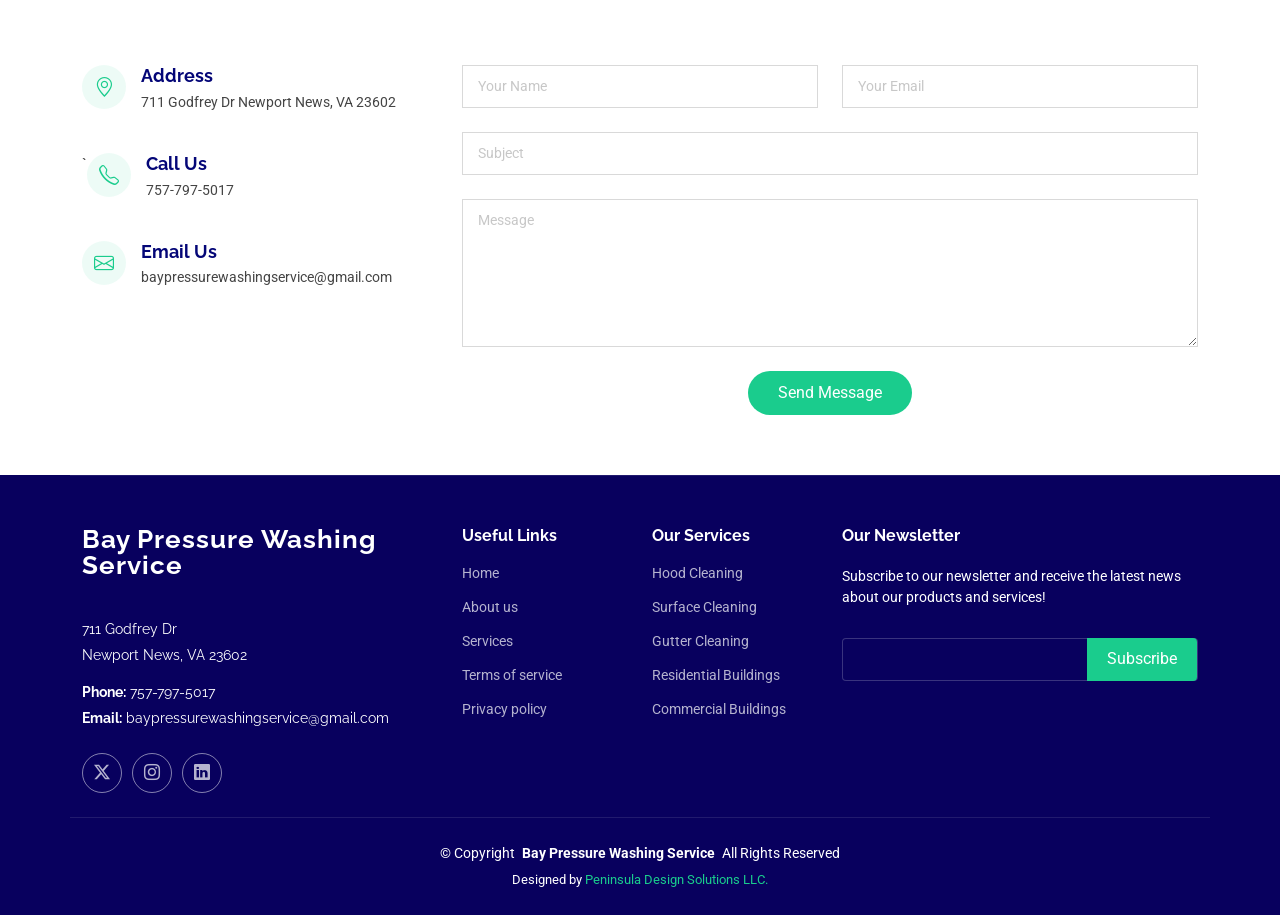
==== commit 882072b4: "U" ====
--- a/index.html
+++ b/index.html
@@ -447,7 +447,7 @@
 
       <!-- Section Title -->
       <div class="container section-title" data-aos="fade-up">
-        <h2>Pricing</h2>
+        <h2>New Customer Pricing</h2>
         <div><span>Check Our</span> <span class="description-title">Pricing</span></div>
       </div><!-- End Section Title -->
 
@@ -459,7 +459,7 @@
             <div class="pricing-item">
               <h3>Bronze Bundle</h3>
               <p class="description">New customers can take advantage of our special bundle deals. Below, find out which package you're interested in choosing from us.</p>
-              <h4><sup>$</sup>99<span>.00</span></h4>
+              <h4><sup>$</sup>120<span>.00</span></h4>
               <a href="#" class="cta-btn shimmer" style="background-image: url('assets/img/bronze-metal.jpg'); background-size: 100%; color: white;">Bronze</a>
               <p class="text-center small">Bundle includes the following treatments:</p>
               <ul>
@@ -479,7 +479,7 @@
               <p class="popular">Popular</p>
               <h3>Silver Bundle</h3>
               <p class="description">New customers can take advantage of our special bundle deals. Below, find out which package you're interested in choosing from us.</p>
-              <h4><sup>$</sup>275<span>.00</span></h4>
+              <h4><sup>$</sup>475<span>.00</span></h4>
               <a href="#" class="cta-btn shimmer" style="background-image: url('assets/img/silver-metal.jpg'); background-size: 100%; color: rgb(0, 0, 0);">Silver</a>
               <p class="text-center small">Bundle includes the following treatments:</p>
               <ul>
@@ -498,7 +498,7 @@
             <div class="pricing-item">
               <h3>Gold Bundle</h3>
               <p class="description">New customers can take advantage of our special bundle deals. Below, find out which package you're interested in choosing from us.</p>
-              <h4><sup>$</sup>350<span>.00</span></h4>
+              <h4><sup>$</sup>650<span>.00</span></h4>
               <a href="#" class="cta-btn shimmer" style="background-image: url('assets/img/gold-metal.png'); background-size: 100%; color: rgb(0, 0, 0);">Gold</a>
               <p class="text-center small">Bundle includes the following treatments:</p>
               <ul>
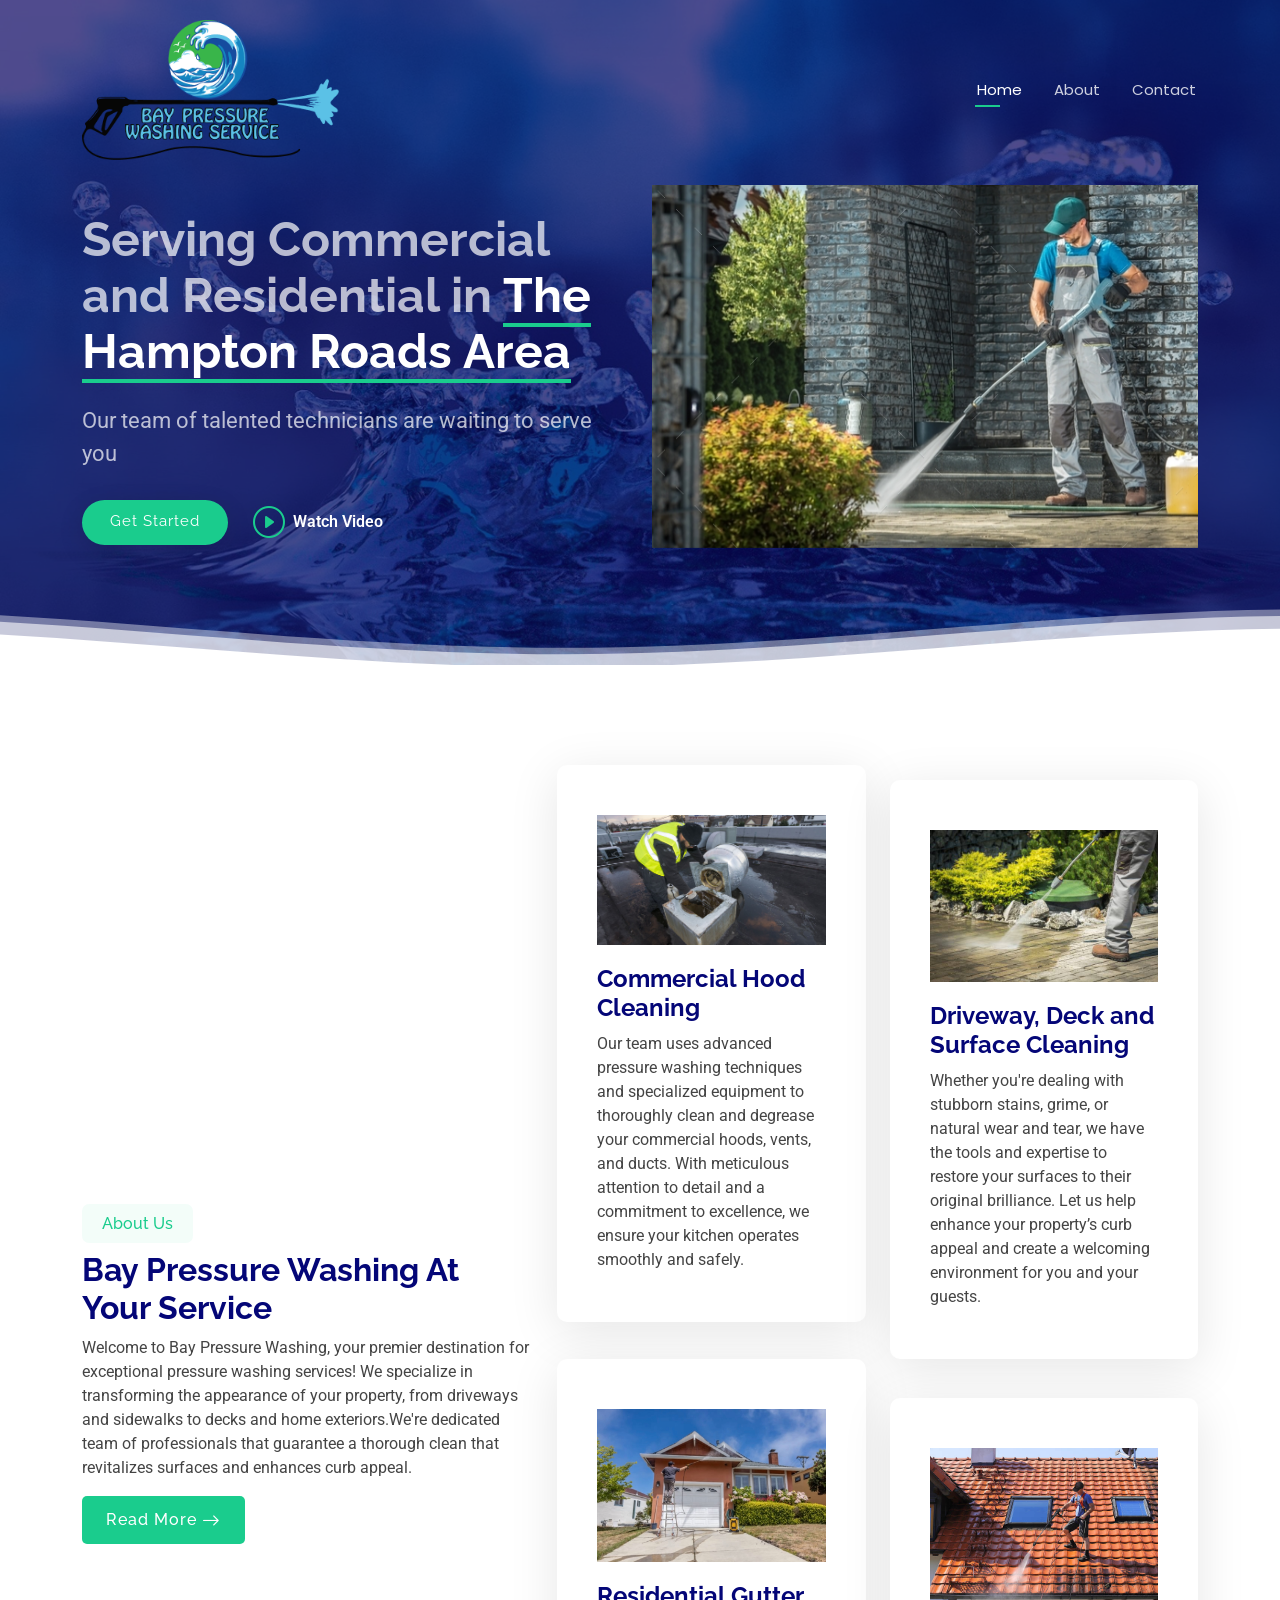
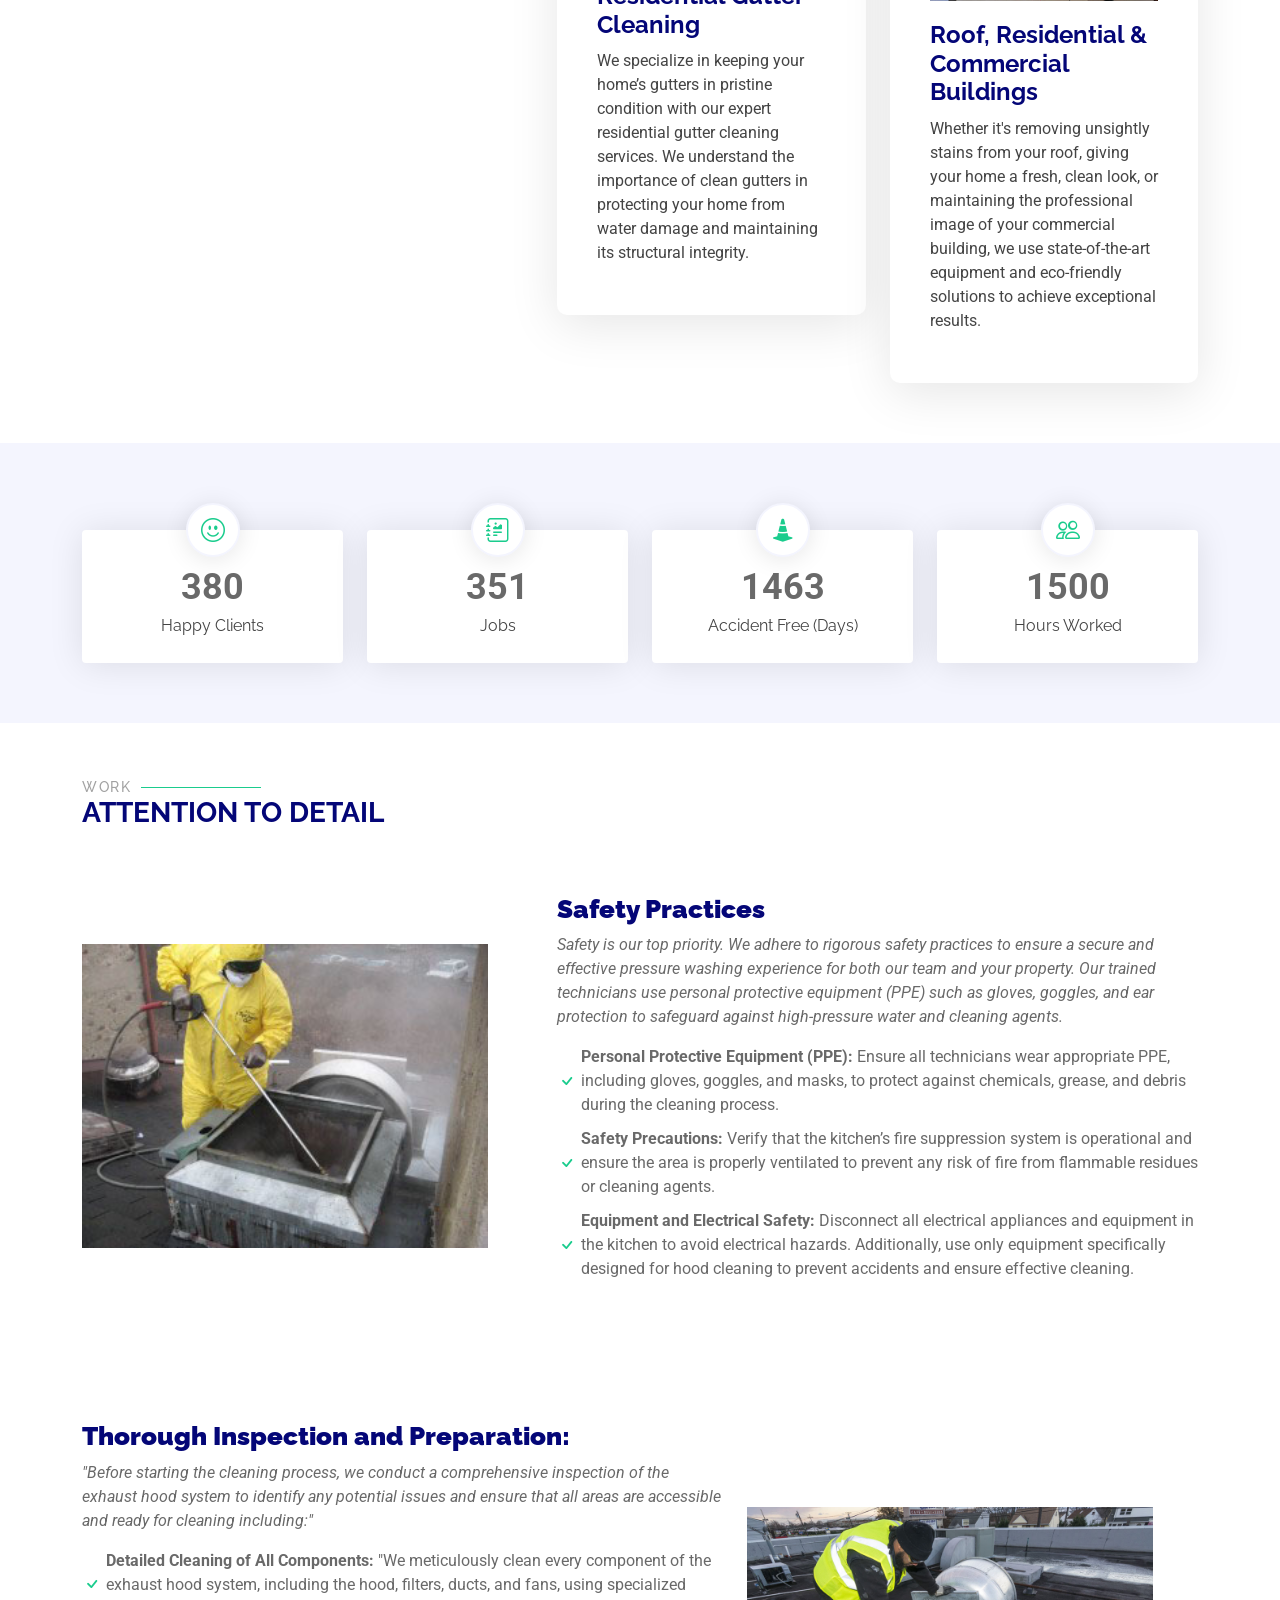
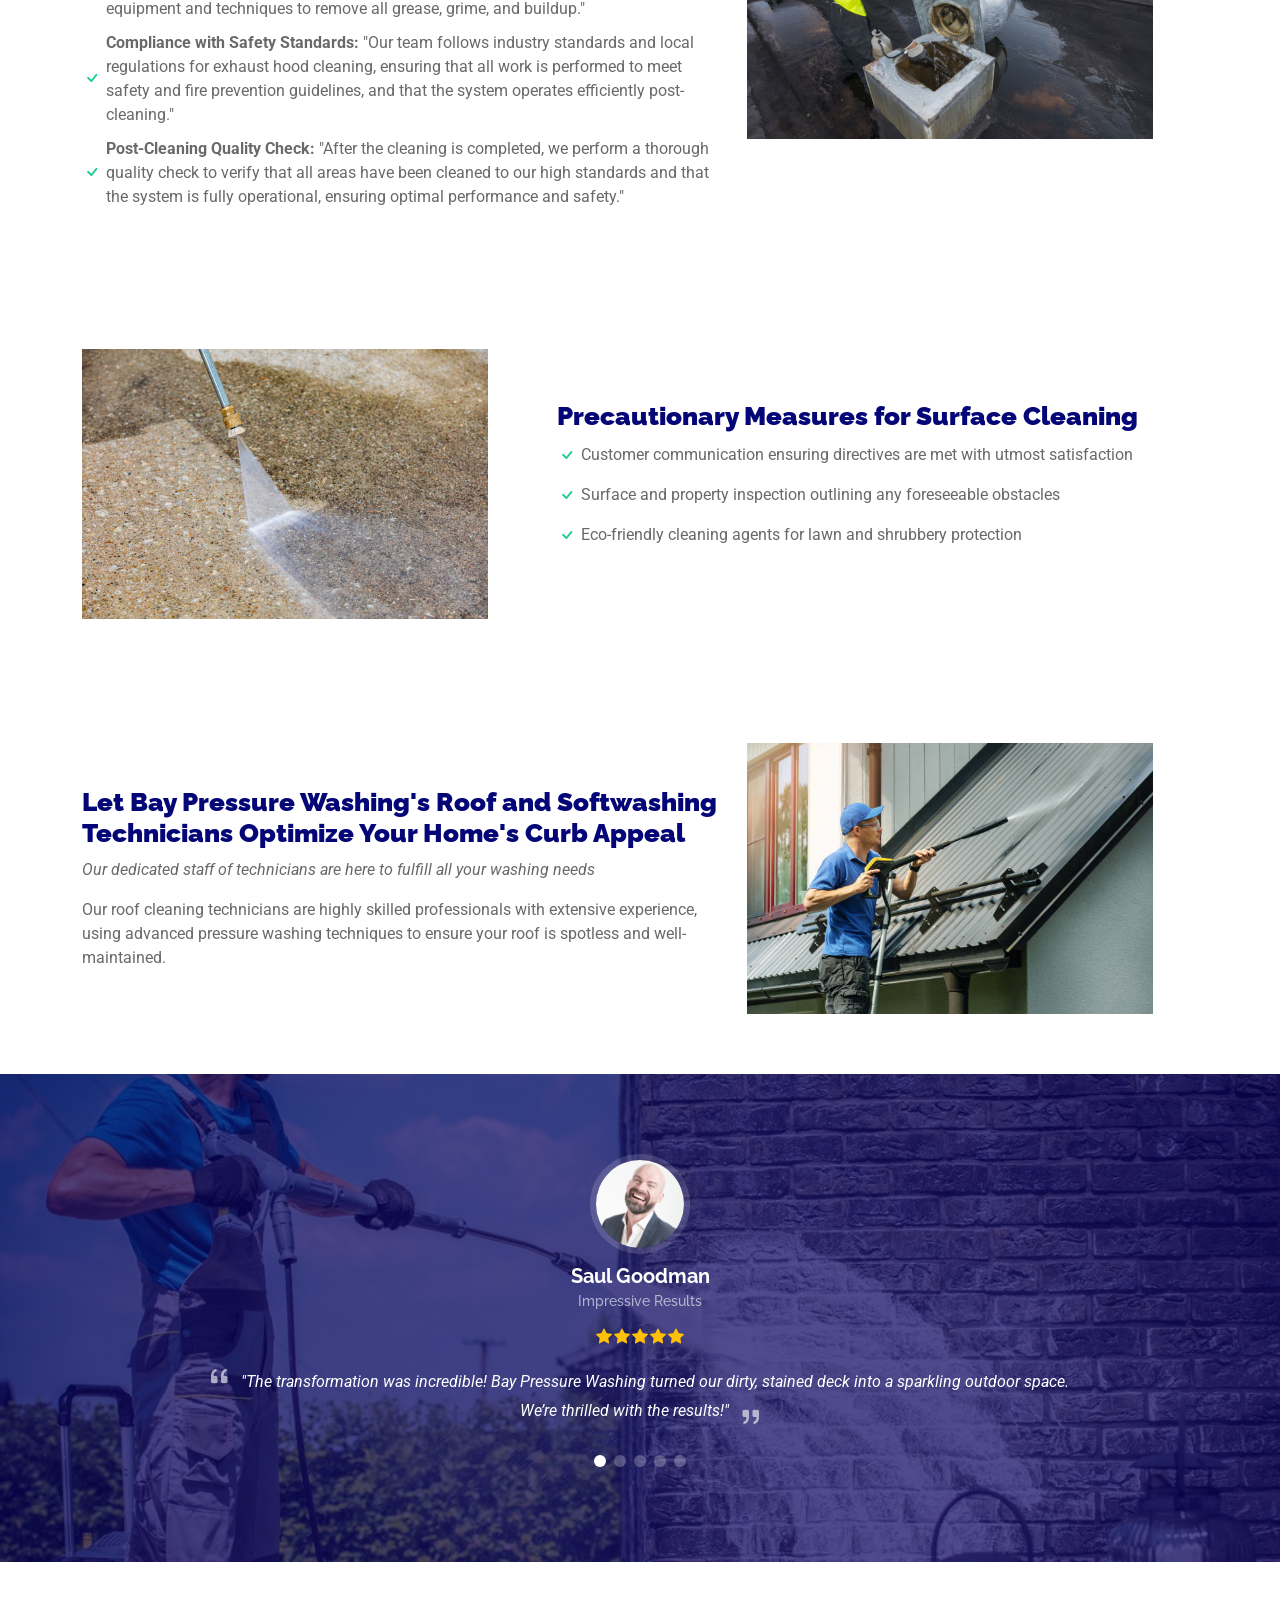
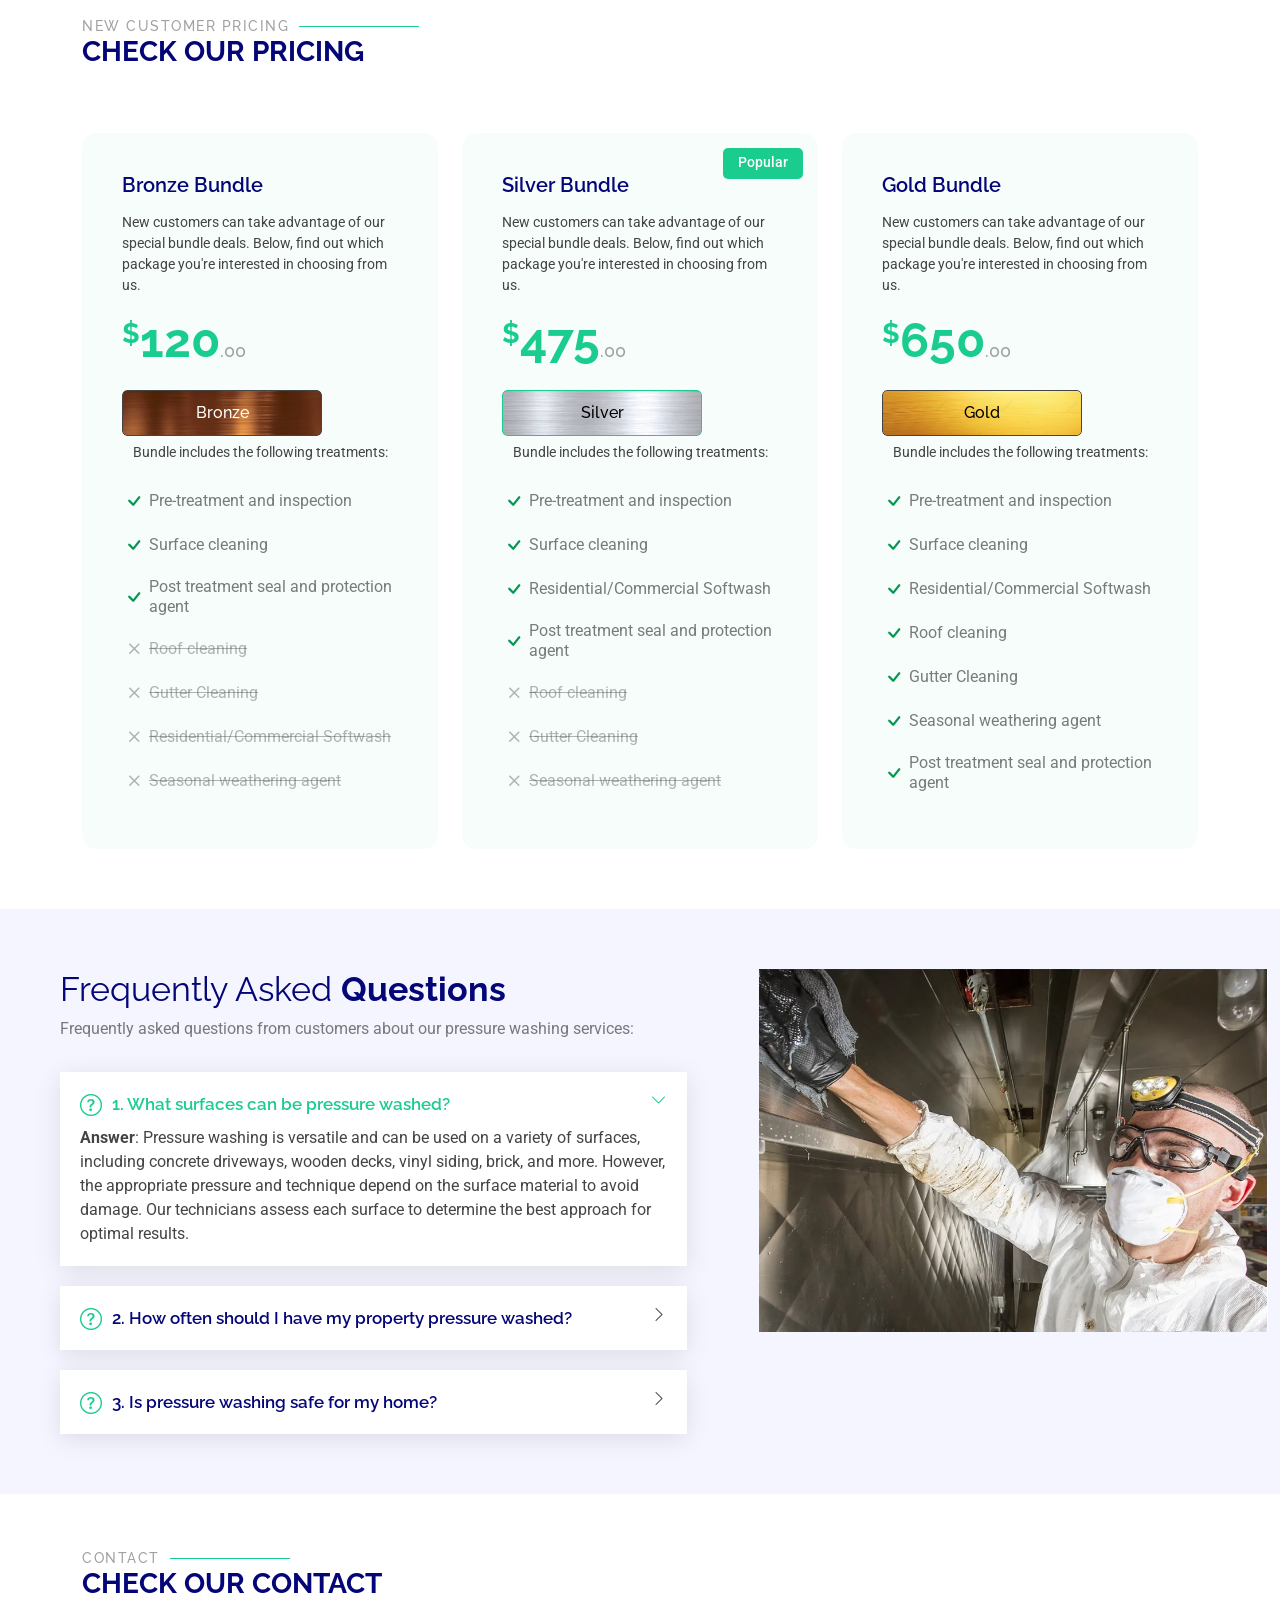
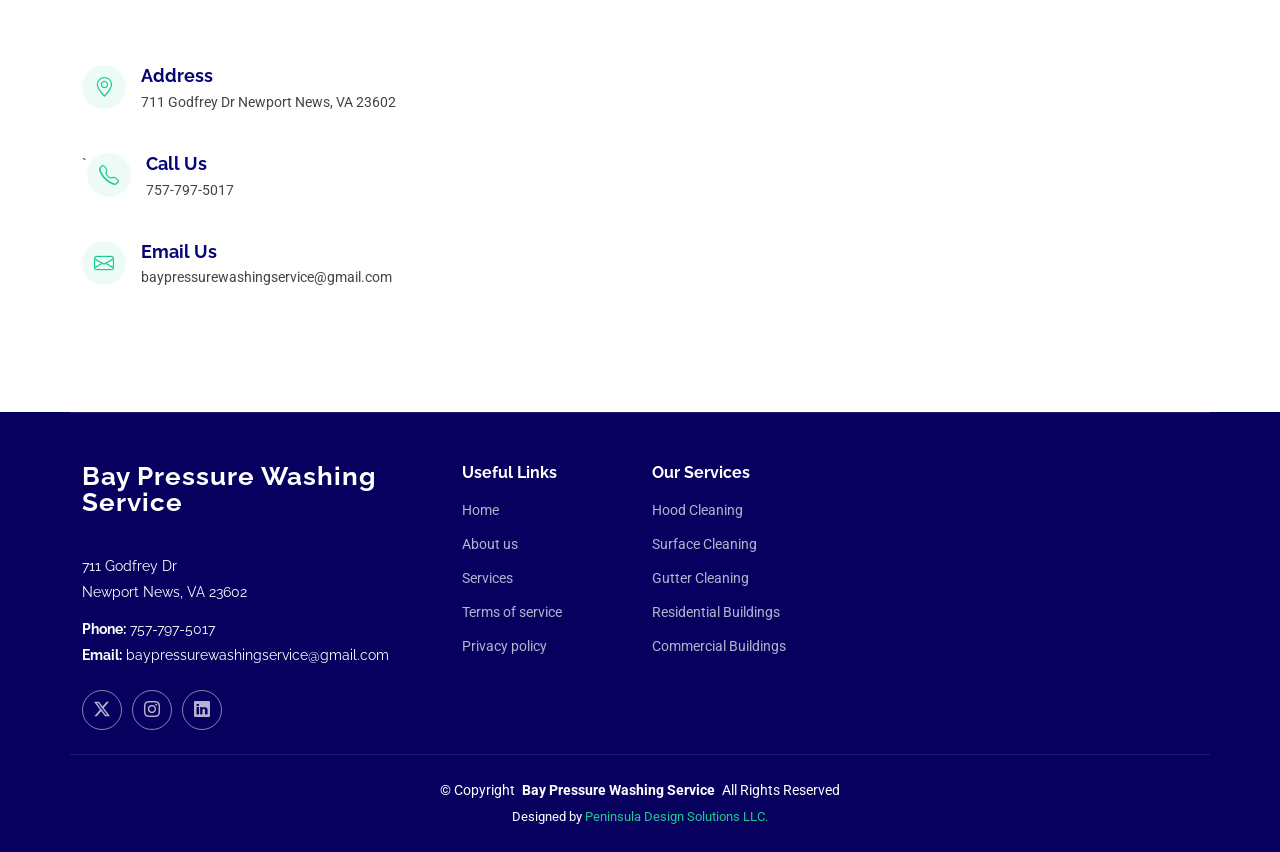
==== commit 7c39e514: "update" ====
--- a/index.html
+++ b/index.html
@@ -581,78 +581,81 @@
     <!-- Contact Section -->
     <section id="contact" class="contact section">
 
-      <!-- Section Title -->
-      <div class="container section-title" data-aos="fade-up">
-        <h2>Contact</h2>
-        <div><span>Check Our</span> <span class="description-title">Contact</span></div>
-      </div><!-- End Section Title -->
-
-      <div class="container" data-aos="fade" data-aos-delay="100">
-
-        <div class="row gy-4">
-
-          <div class="col-lg-4">
-            <div class="info-item d-flex" data-aos="fade-up" data-aos-delay="200">
-              <i class="bi bi-geo-alt flex-shrink-0"></i>
-              <div>
-                <h3>Address</h3>
-                <p>711 Godfrey Dr Newport News, VA 23602</p>
-              </div>
-            </div><!-- End Info Item -->
-
-            <div class="info-item d-flex" data-aos="fade-up" data-aos-delay="300">`
-              <i class="bi bi-telephone flex-shrink-0"></i>
-              <div>
-                <h3>Call Us</h3>
-                <p><span>757-797-5017</span></p>
-              </div>
-            </div><!-- End Info Item -->
-
-            <div class="info-item d-flex" data-aos="fade-up" data-aos-delay="400">
-              <i class="bi bi-envelope flex-shrink-0"></i>
-              <div>
-                <h3>Email Us</h3>
-                <p>baypressurewashingservice@gmail.com</p>
-              </div>
-            </div><!-- End Info Item -->
-
-          </div>
+        <!-- Section Title -->
+        <div class="container section-title" data-aos="fade-up">
+            <h2>Contact</h2>
+            <div><span>Check Our</span> <span class="description-title">Contact</span></div>
+        </div><!-- End Section Title -->
+
+        <div class="container" data-aos="fade" data-aos-delay="100">
+
+            <div class="row gy-4">
+
+            <div class="col-lg-4">
+              <div class="info-item d-flex" data-aos="fade-up" data-aos-delay="200">
+                <i class="bi bi-geo-alt flex-shrink-0"></i>
+                <div>
+                  <h3>Address</h3>
+                  <p>711 Godfrey Dr Newport News, VA 23602</p>
+                </div>
+              </div><!-- End Info Item -->
+
+              <div class="info-item d-flex" data-aos="fade-up" data-aos-delay="300">`
+                <i class="bi bi-telephone flex-shrink-0"></i>
+                <div>
+                  <h3>Call Us</h3>
+                  <p><span>757-797-5017</span></p>
+                </div>
+              </div><!-- End Info Item -->
+
+              <div class="info-item d-flex" data-aos="fade-up" data-aos-delay="400">
+                <i class="bi bi-envelope flex-shrink-0"></i>
+                <div>
+                  <h3>Email Us</h3>
+                  <p>baypressurewashingservice@gmail.com</p>
+                </div>
+              </div><!-- End Info Item -->
+
+            </div>
+          
 
           <div class="col-lg-8">
-            <form action="forms/contact.php" method="post" class="php-email-form" data-aos="fade-up" data-aos-delay="200">
-              <div class="row gy-4">
-
-                <div class="col-md-6">
-                  <input type="text" name="name" class="form-control" placeholder="Your Name" required="">
-                </div>
-
-                <div class="col-md-6 ">
-                  <input type="email" class="form-control" name="email" placeholder="Your Email" required="">
-                </div>
-
-                <div class="col-md-12">
-                  <input type="text" class="form-control" name="subject" placeholder="Subject" required="">
-                </div>
-
-                <div class="col-md-12">
-                  <textarea class="form-control" name="message" rows="6" placeholder="Message" required=""></textarea>
-                </div>
-
-                <div class="col-md-12 text-center">
-                  <div class="loading">Loading</div>
-                  <div class="error-message"></div>
-                  <div class="sent-message">Your message has been sent. Thank you!</div>
-
-                  <button type="submit">Send Message</button>
-                </div>
-
-              </div>
-            </form>
-          </div><!-- End Contact Form -->
-
-        </div>
-
-      </div>
+            <iframe src="https://docs.google.com/forms/d/e/1FAIpQLScr-Hq2jFvX49WrVFEF5ZpSxz8cTsPEfkFxqYAcUKnji7UmJQ/viewform?embedded=true" width="100%" height="280px" frameborder="0" marginheight="0" marginwidth="0">Loading…</iframe>
+            <!--
+              <form name="gform" id="gform" enctype="text/plain" action="https://docs.google.com/forms/d/e/1FAIpQLScr-Hq2jFvX49WrVFEF5ZpSxz8cTsPEfkFxqYAcUKnji7UmJQ/formResponse?" target="hidden_iframe" onsubmit="submitted=true;" class="php-email-form" data-aos="fade-up" data-aos-delay="200">
+                <div class="row gy-4">
+                  <div class="col-md-6">
+                    <input type="text" name="entry.176085132" class="form-control" placeholder="Your Name" required="">
+                  </div>
+
+                  <div class="col-md-6 ">
+                    <input type="email" class="form-control" name="entry.40619677" placeholder="Your Email" required="">
+                  </div>
+
+                  <div class="col-md-12">
+                    <input type="text" class="form-control" name="entry.1909808964" placeholder="Subject" required="">
+                  </div>
+
+                  <div class="col-md-12">
+                    <textarea class="form-control" name="entry.1288284964" rows="6" placeholder="Message" required="">
+                    </textarea>
+                  </div>
+
+                  <div class="col-md-12 text-center">
+                    <div class="loading">Loading</div>
+                    <div class="error-message"></div>
+                    <div class="sent-message">Your message has been sent. Thank you!</div>
+
+                    <button type="submit">Send Message</button>
+                  </div>
+                </div>
+              </form>
+              End Contact Form -->
+          </div>
+
+            </div>
+
+        </div>
 
     </section>
     <!-- /Contact Section -->
@@ -704,7 +707,7 @@
           </ul>
         </div>
 
-        <div class="col-lg-4 col-md-12 footer-newsletter">
+        <div class="col-lg-4 col-md-12 footer-newsletter" style="display: none;">
           <h4>Our Newsletter</h4>
           <p>Subscribe to our newsletter and receive the latest news about our products and services!</p>
           <form action="forms/newsletter.php" method="post" class="php-email-form">
@@ -747,7 +750,13 @@
 
   <!-- Main JS File -->
   <script src="assets/js/main.js"></script>
-
+  <script type="text/javascript">var submitted=false;</script>
+  <script type="text/javascript">
+  $('#contact').on('submit', function(e) {
+    $('#gform').prepend('Your submission has been processed...');
+    $('#gform *').fadeOut(2000);
+  });
+  </script>
 </body>
 
 </html>
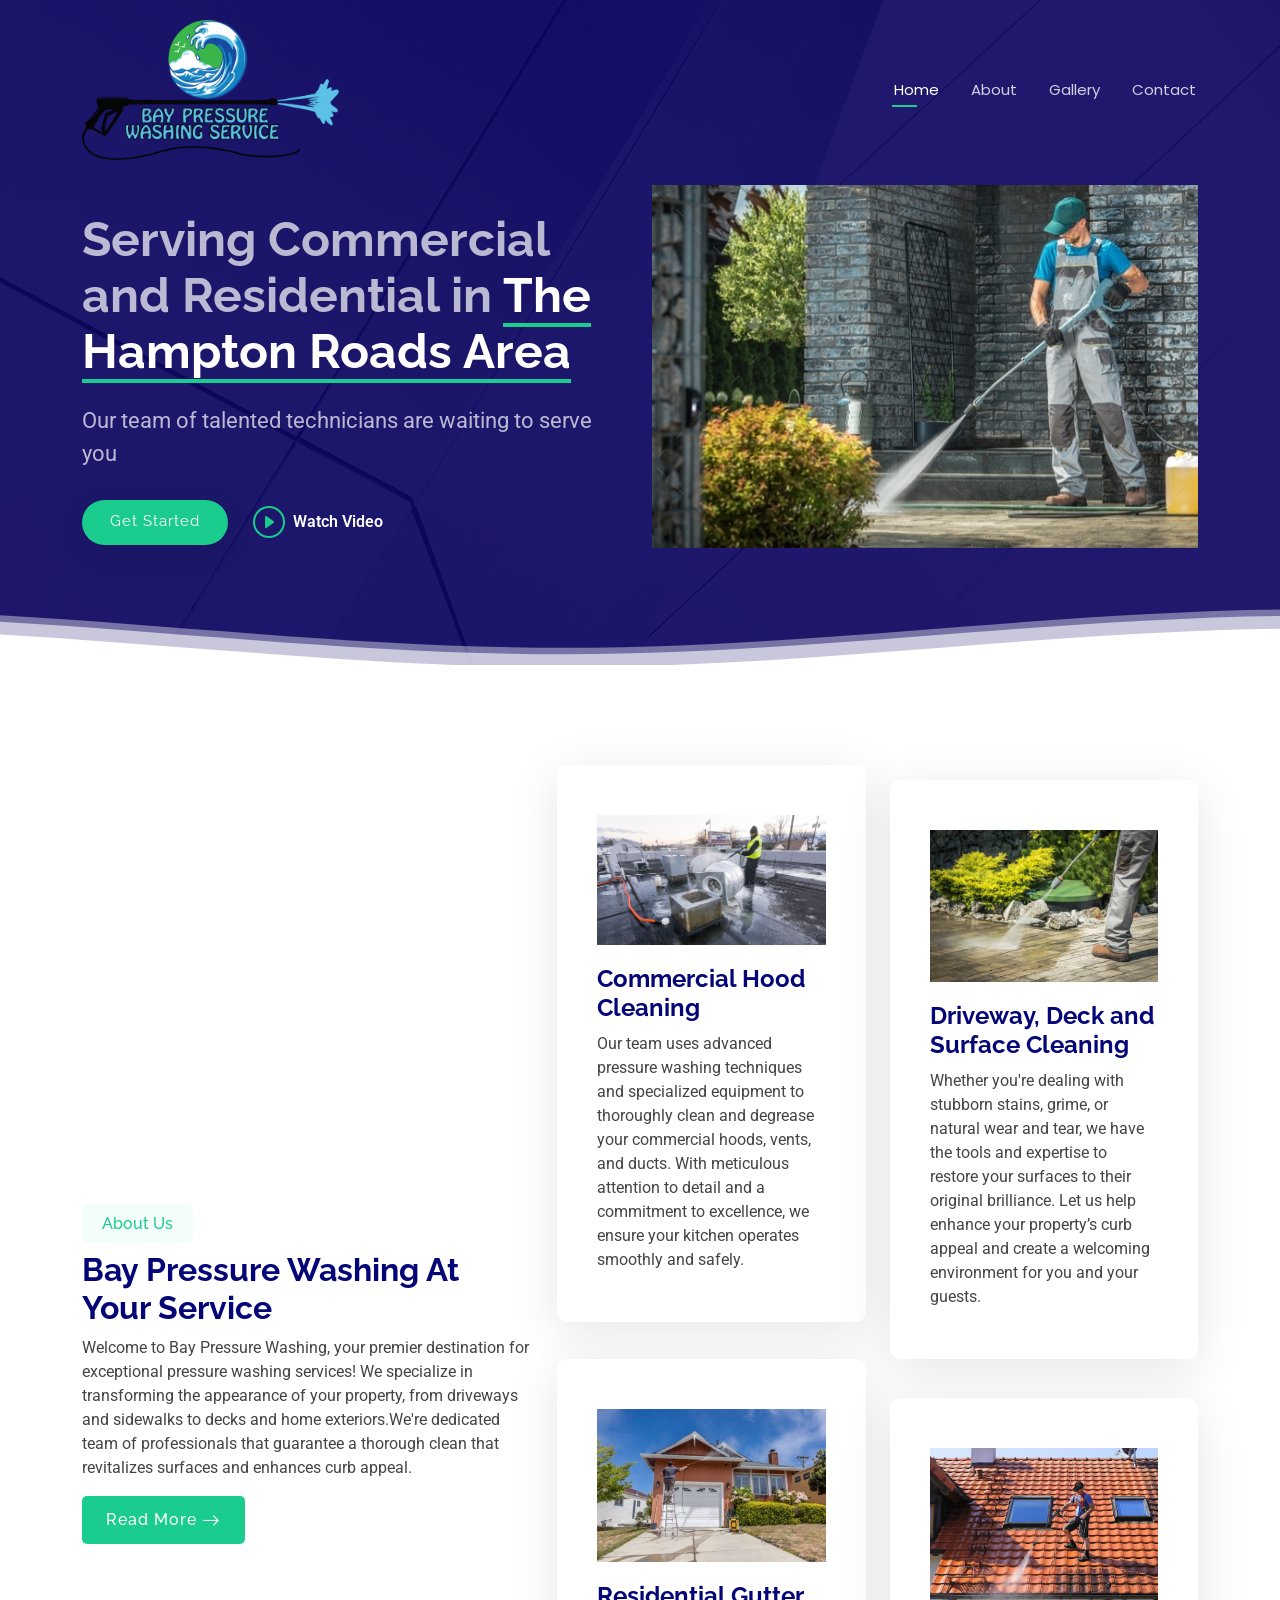
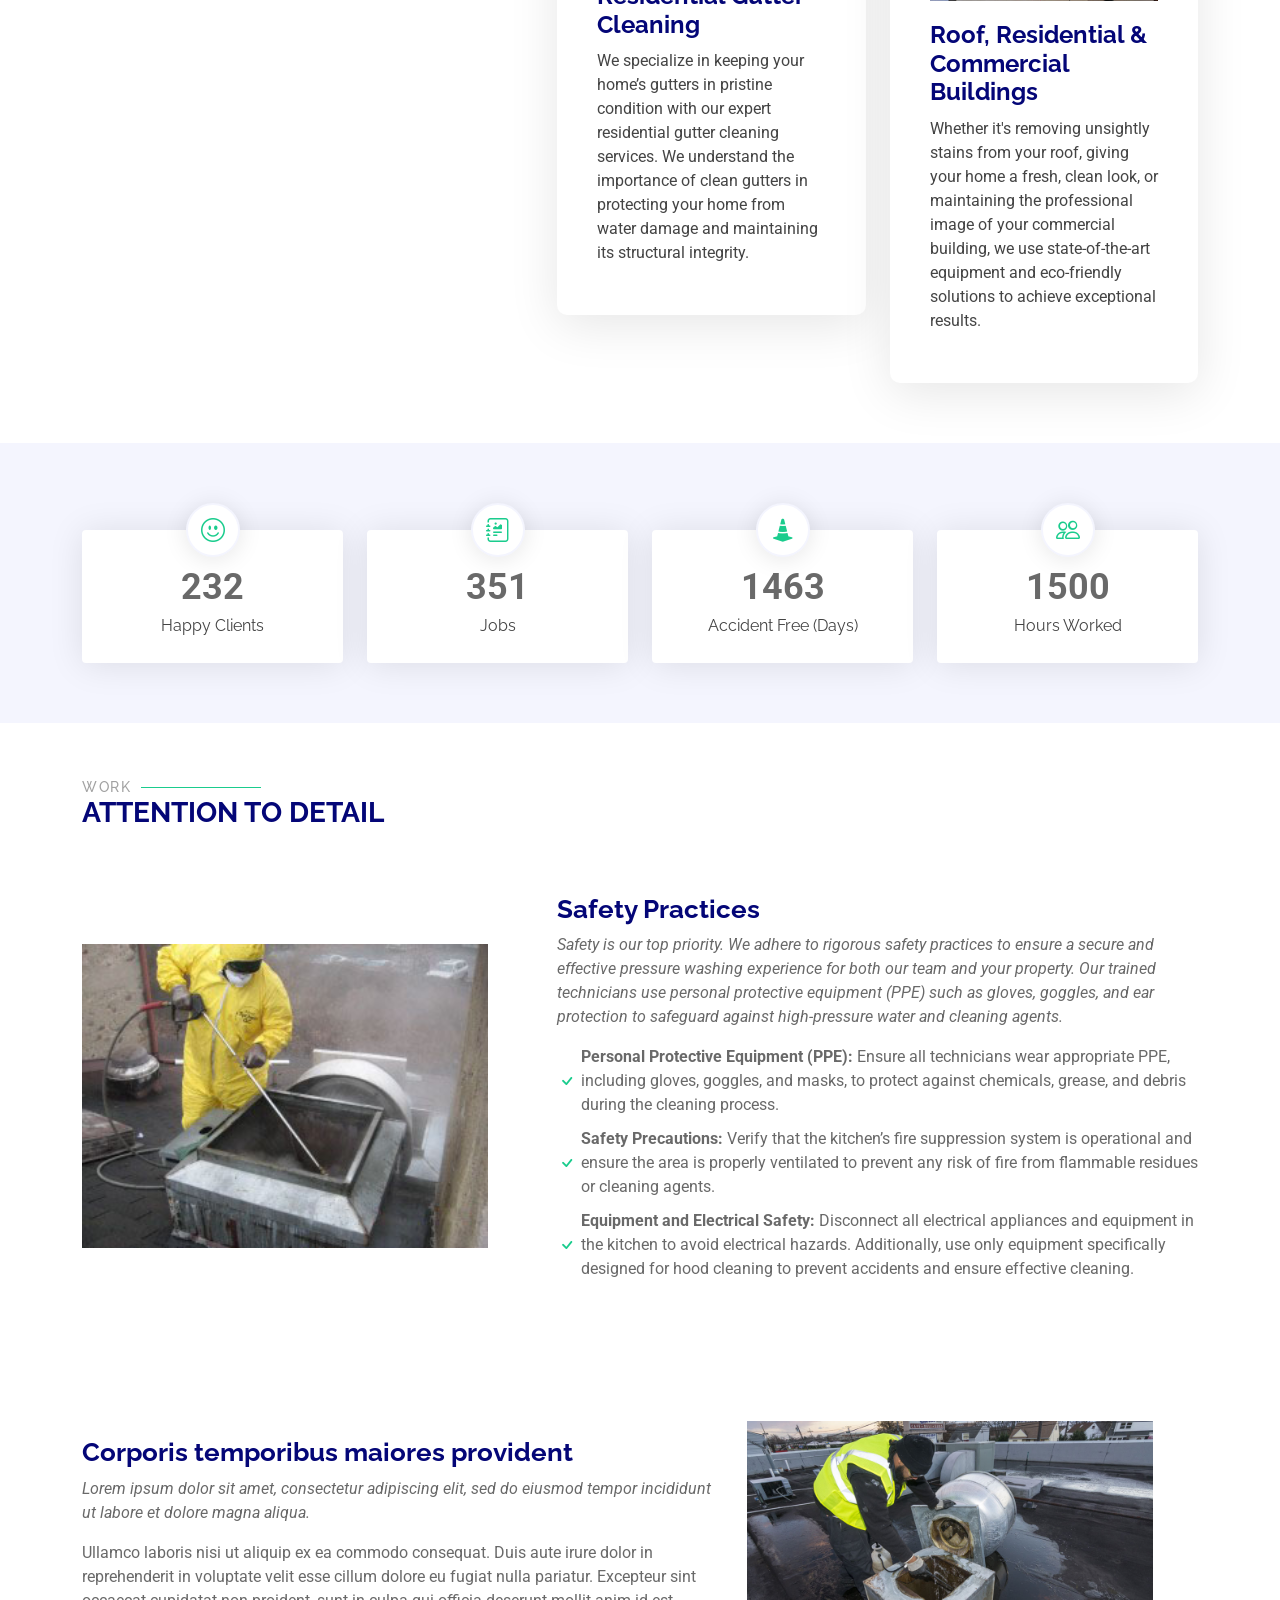
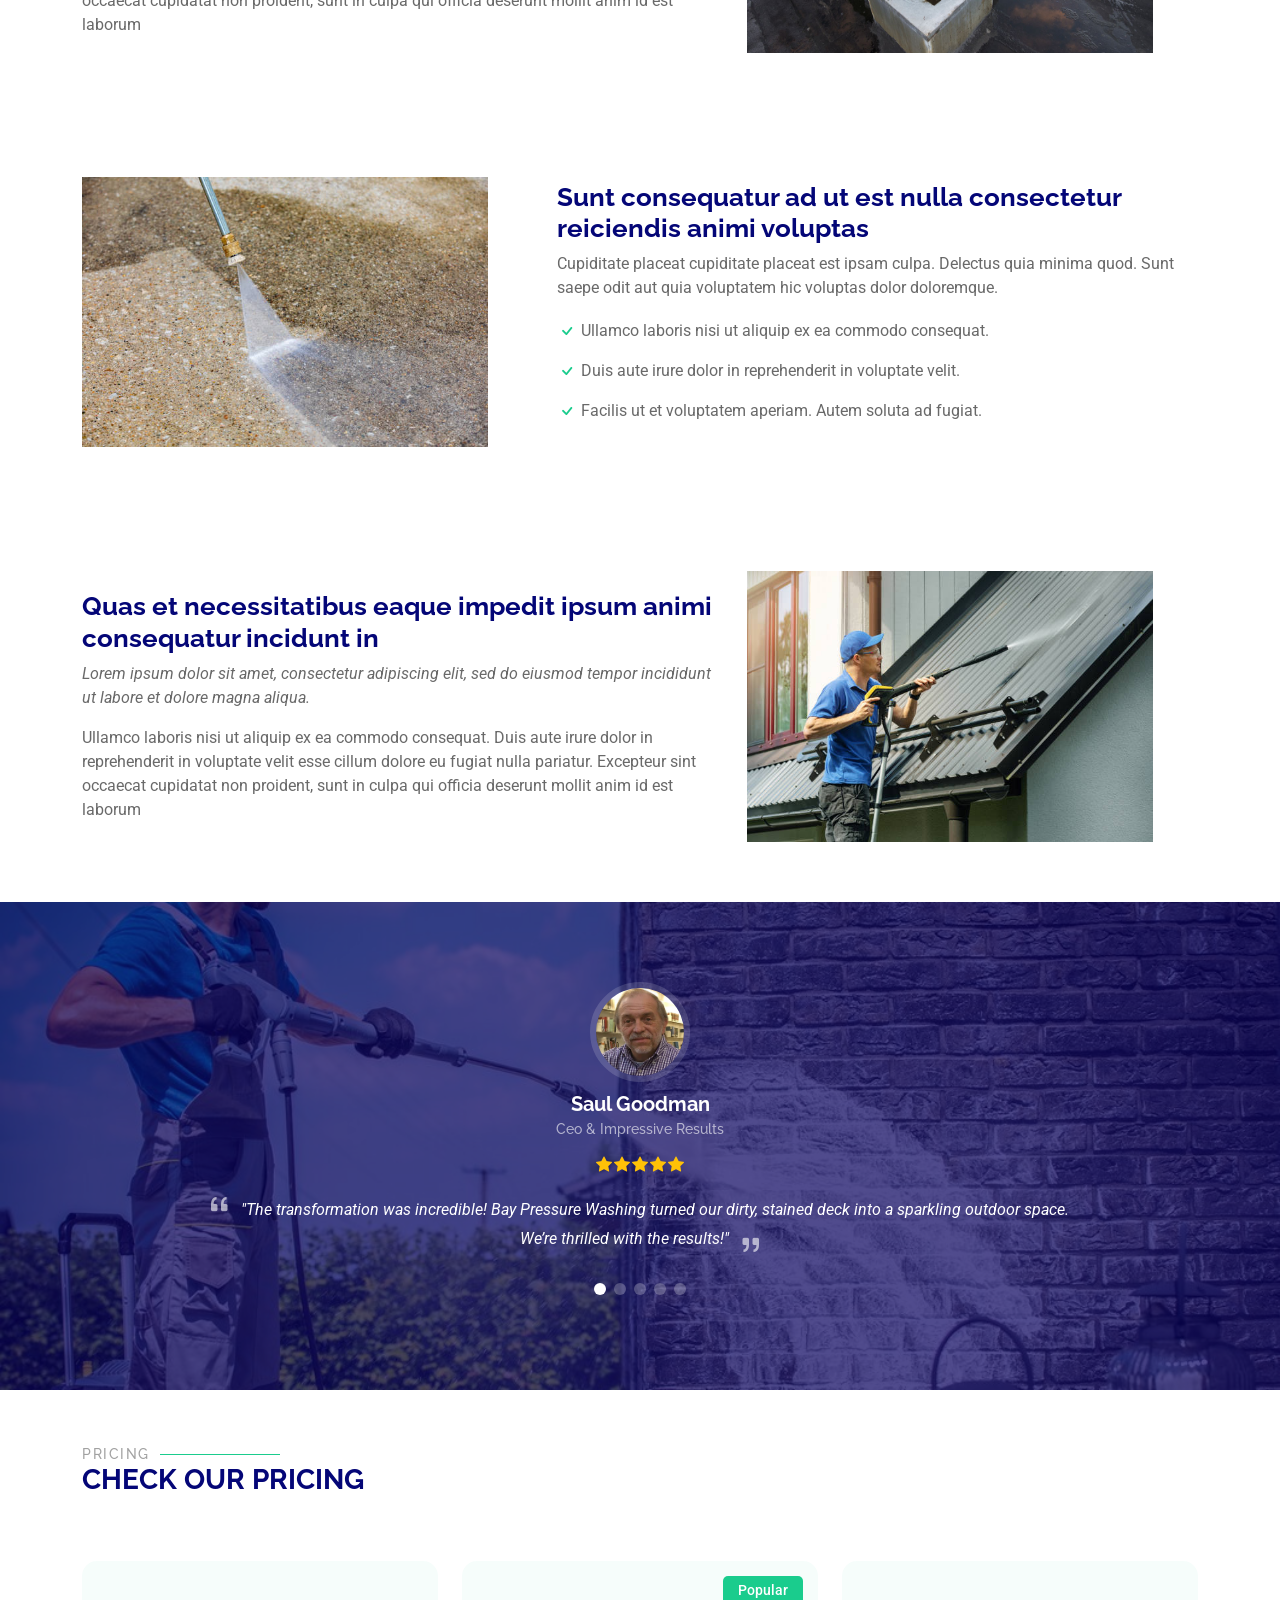
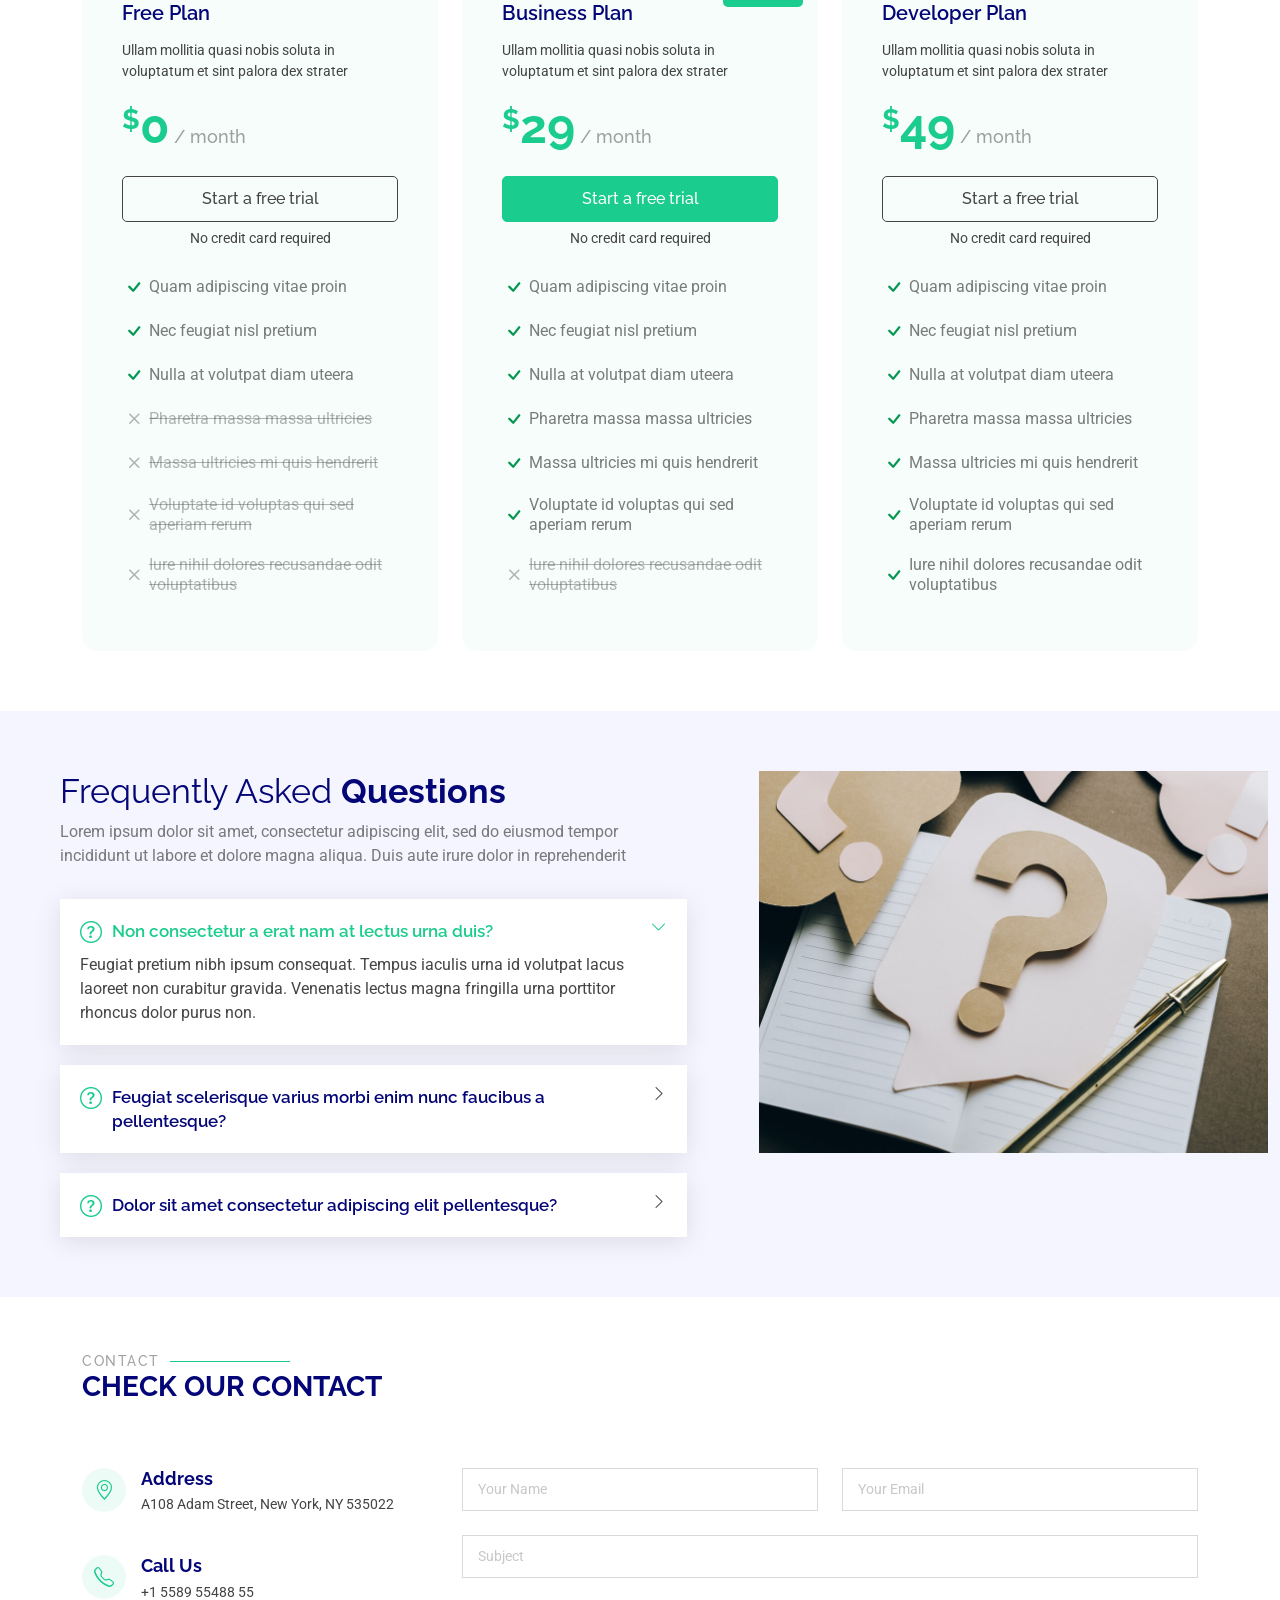
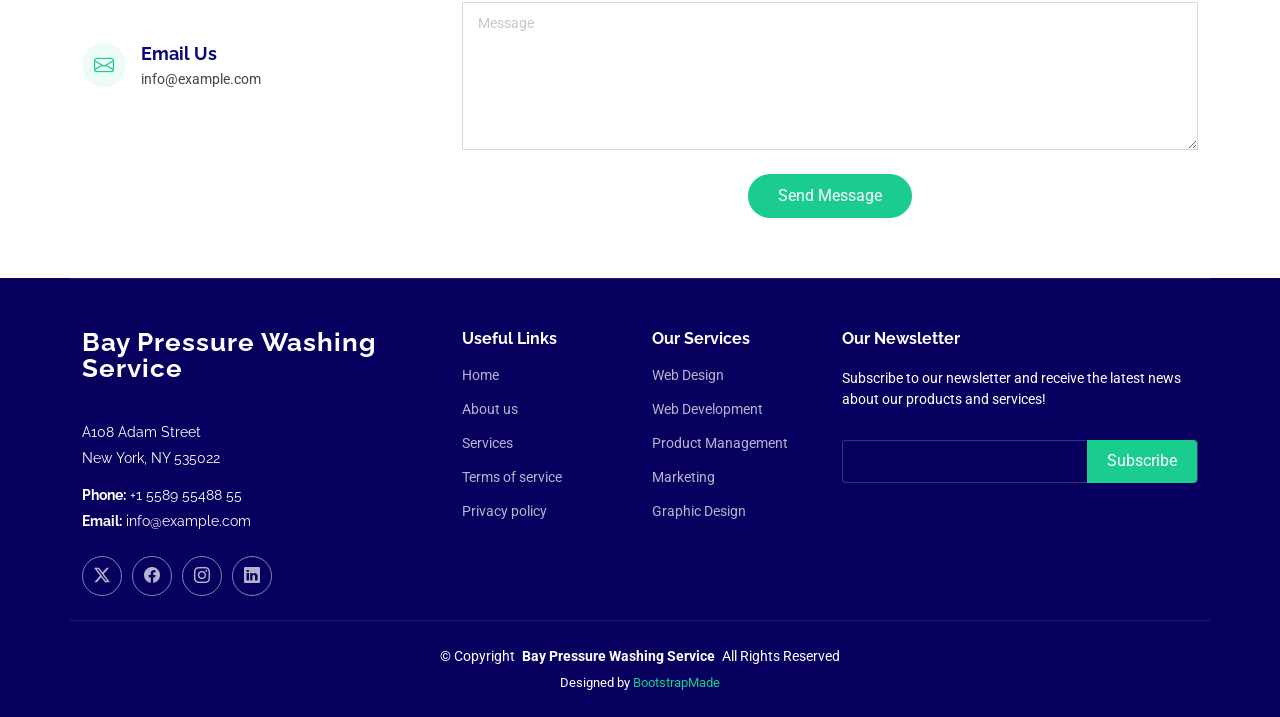
==== commit caca9743: "update" ====
--- a/index.html
+++ b/index.html
@@ -5,31 +5,12 @@
   <meta charset="utf-8">
   <meta content="width=device-width, initial-scale=1.0" name="viewport">
   <title>Bay Pressure Washing Service</title>
-  
-  <!-- Primary Meta Tags -->
-  <title>Bay Pressure Washing</title>
-  <meta name="title" content="Bay Pressure Washing" />
-  <meta name="description" content="Bay Pressure Washing, your premier destination for exceptional pressure washing services! We specialize in transforming the appearance of your property, from driveways and sidewalks to decks and home exteriors." />
-
-  <!-- Open Graph / Facebook -->
-  <meta property="og:type" content="website" />
-  <meta property="og:url" content="https://metatags.io/" />
-  <meta property="og:title" content="Bay Pressure Washing" />
-  <meta property="og:description" content="Bay Pressure Washing, your premier destination for exceptional pressure washing services! We specialize in transforming the appearance of your property, from driveways and sidewalks to decks and home exteriors." />
-  <meta property="og:image" content="https://raw.githubusercontent.com/AbyssIIIVIIX/Bay-Pressure-Washing/main/assets/img/Social_Logo_Preview.png" />
-
-  <!-- Twitter -->
-  <meta property="twitter:card" content="summary_large_image" />
-  <meta property="twitter:url" content="https://metatags.io/" />
-  <meta property="twitter:title" content="Bay Pressure Washing" />
-  <meta property="twitter:description" content="Bay Pressure Washing, your premier destination for exceptional pressure washing services! We specialize in transforming the appearance of your property, from driveways and sidewalks to decks and home exteriors." />
-  <meta property="twitter:image" content="https://raw.githubusercontent.com/AbyssIIIVIIX/Bay-Pressure-Washing/main/assets/img/Social_Logo_Preview.png" />
-
-<!-- Meta Tags Generated with https://metatags.io -->
+  <meta name="description" content="">
+  <meta name="keywords" content="">
 
   <!-- Favicons -->
   <link href="assets/img/favicon.png" rel="icon">
-  <link href="assets/img/favicon.png" rel="apple-touch-icon">
+  <link href="assets/img/apple-touch-icon.png" rel="apple-touch-icon">
 
   <!-- Fonts -->
   <link href="https://fonts.googleapis.com" rel="preconnect">
@@ -73,6 +54,7 @@
         <ul>
           <li><a href="#hero" class="active">Home</a></li>
           <li><a href="#about">About</a></li>
+          <li><a href="#gallery">Gallery</a></li>
           <li><a href="#contact">Contact</a></li>
         </ul>
         <i class="mobile-nav-toggle d-xl-none bi bi-list"></i>
@@ -86,7 +68,7 @@
 
     <!-- Intro Section -->
     <section id="hero" class="hero section dark-background">
-      <img src="assets/img/droplets3.jpg" alt="drip" class="hero-bg">
+      <img src="assets/img/hero-bg-2.jpg" alt="" class="hero-bg">
 
       <div class="container" style="margin-top: 55px;">
         <div class="row gy-4 justify-content-between">
@@ -99,7 +81,7 @@
             <p>Our team of talented technicians are waiting to serve you</p>
             <div class="d-flex">
               <a href="#about" class="btn-get-started">Get Started</a>
-              <a href="https://youtu.be/8f0byscPgVo" class="glightbox btn-watch-video d-flex align-items-center">
+              <a href="file:///C:/Users/Brian Collette/Desktop/BayPWS/Bootslander/assets/img/Bay Pressure Washing.mp4" class="glightbox btn-watch-video d-flex align-items-center">
                 <i class="bi bi-play-circle"></i><span>Watch Video</span></a>
             </div>
           </div>
@@ -135,7 +117,7 @@
             <h3>About Us</h3>
             <h2>Bay Pressure Washing At Your Service</h2>
             <p>Welcome to Bay Pressure Washing, your premier destination for exceptional pressure washing services! We specialize in transforming the appearance of your property, from driveways and sidewalks to decks and home exteriors.We're dedicated team of professionals that guarantee a thorough clean that revitalizes surfaces and enhances curb appeal.</p>
-            <a href="#details" class="read-more"><span>Read More</span><i class="bi bi-arrow-right"></i></a>
+            <a href="#" class="read-more"><span>Read More</span><i class="bi bi-arrow-right"></i></a>
           </div>
 
           <div class="col-xl-7">
@@ -143,7 +125,7 @@
 
               <div class="col-md-6" data-aos="fade-up" data-aos-delay="200">
                 <div class="icon-box">
-                  <img src="assets/img/hood-cleaning-11.jpg" alt="">
+                  <img src="/Bootslander/assets/img/hood-cleaning-15.jpg" alt="">
                   <h3 style="margin-top: 20px;">Commercial Hood Cleaning</h3>
                   <p>Our team uses advanced pressure washing techniques and specialized equipment to thoroughly clean and degrease your commercial hoods, vents, and ducts. With meticulous attention to detail and a commitment to excellence, we ensure your kitchen operates smoothly and safely.</p>
                 </div>
@@ -151,7 +133,7 @@
 
               <div class="col-md-6" data-aos="fade-up" data-aos-delay="300">
                 <div class="icon-box">
-                  <img src="assets/img/istockphoto-1094145182-612x612.jpg" alt="">
+                  <img src="/Bootslander/assets/img/istockphoto-1094145182-612x612.jpg" alt="">
                   <h3 style="margin-top: 20px;">Driveway, Deck and Surface Cleaning </h3>
                   <p>Whether you're dealing with stubborn stains, grime, or natural wear and tear, we have the tools and expertise to restore your surfaces to their original brilliance. Let us help enhance your property’s curb appeal and create a welcoming environment for you and your guests. </p>
                 </div>
@@ -159,7 +141,7 @@
 
               <div class="col-md-6" data-aos="fade-up" data-aos-delay="400" style="margin-top: 0px;">
                 <div class="icon-box">
-                  <img src="assets/img/istockphoto-1639241526-612x612.jpg" alt="">
+                  <img src="/Bootslander/assets/img/istockphoto-1639241526-612x612.jpg" alt="">
                   <h3 style="margin-top: 20px;">Residential Gutter Cleaning</h3>
                   <p>We specialize in keeping your home’s gutters in pristine condition with our expert residential gutter cleaning services. We understand the importance of clean gutters in protecting your home from water damage and maintaining its structural integrity.</p>
                 </div>
@@ -167,7 +149,7 @@
 
               <div class="col-md-6" data-aos="fade-up" data-aos-delay="500">
                 <div class="icon-box">
-                  <img src="assets/img/istockphoto-490080148-612x612.jpg" alt="">
+                  <img src="/Bootslander/assets/img/istockphoto-490080148-612x612.jpg" alt="">
                   <h3 style="margin-top: 20px;">Roof, Residential & Commercial Buildings</h3>
                   <p>Whether it's removing unsightly stains from your roof, giving your home a fresh, clean look, or maintaining the professional image of your commercial building, we use state-of-the-art equipment and eco-friendly solutions to achieve exceptional results.                 </p>
                 </div>
@@ -192,7 +174,7 @@
           <div class="col-lg-3 col-md-6 d-flex flex-column align-items-center">
             <i class="bi bi-emoji-smile"></i>
             <div class="stats-item">
-              <span data-purecounter-start="0" data-purecounter-end="380" data-purecounter-duration="1" class="purecounter"></span>
+              <span data-purecounter-start="0" data-purecounter-end="232" data-purecounter-duration="1" class="purecounter"></span>
               <p>Happy Clients</p>
             </div>
           </div><!-- End Stats Item -->
@@ -227,7 +209,7 @@
 
     </section>
     <!-- /Stats Section -->
-
+ 
     <!-- Details Section -->
     <section id="details" class="details section">
 
@@ -244,7 +226,7 @@
             <img src="assets/img/cleaning-shaft.jpg" class="img-fluid" alt="">
           </div>
           <div class="col-md-7" data-aos="fade-up" data-aos-delay="100">
-            <h3><b>Safety Practices</b></h3> 
+            <h3>Safety Practices</h3> 
             <p class="fst-italic">
               Safety is our top priority. We adhere to rigorous safety practices to ensure a secure and effective pressure washing experience for both our team and your property. Our trained technicians use personal protective equipment (PPE) such as gloves, goggles, and ear protection to safeguard against high-pressure water and cleaning agents. 
             </p>
@@ -272,25 +254,16 @@
             <img src="assets/img/hood-cleaning-11.jpg" class="img-fluid" alt="">
           </div>
           <div class="col-md-7 order-2 order-md-1" data-aos="fade-up" data-aos-delay="200">
-            <h3><b>Thorough Inspection and Preparation:</b></h3>
+            <h3>Corporis temporibus maiores provident</h3>
             <p class="fst-italic">
-              "Before starting the cleaning process, we conduct a comprehensive inspection of the exhaust hood system to 
-              identify any potential issues and ensure that all areas are accessible and ready for cleaning including:"
+              Lorem ipsum dolor sit amet, consectetur adipiscing elit, sed do eiusmod tempor incididunt ut labore et dolore
+              magna aliqua.
             </p>
-            <ul>
-              <li><i class="bi bi-check"></i><span> <b>Detailed Cleaning of All Components:</b>
-                "We meticulously clean every component of the exhaust hood system, including the hood, filters, ducts, and fans, using specialized equipment and techniques to remove all grease, grime, and buildup."
-              </span></li>
-
-              <li><i class="bi bi-check"></i> <span><b>Compliance with Safety Standards:</b>
-                "Our team follows industry standards and local regulations for exhaust hood cleaning, ensuring that all work is performed to meet safety and fire prevention guidelines, and that the system operates efficiently post-cleaning."
-              </span></li>
-              
-              <li><i class="bi bi-check"></i> <span><b>Post-Cleaning Quality Check:</b>
-                "After the cleaning is completed, we perform a thorough quality check to verify that all areas have been cleaned to our high standards and that the system is fully operational, ensuring optimal performance and safety."
-              </span></li>
-            </ul>
-             
+            <p>
+              Ullamco laboris nisi ut aliquip ex ea commodo consequat. Duis aute irure dolor in reprehenderit in voluptate
+              velit esse cillum dolore eu fugiat nulla pariatur. Excepteur sint occaecat cupidatat non proident, sunt in
+              culpa qui officia deserunt mollit anim id est laborum
+            </p>
           </div>
         </div><!-- Features Item -->
 
@@ -299,11 +272,12 @@
             <img src="assets/img/istockphoto-1325783757-612x612.jpg" class="img-fluid" alt="">
           </div>
           <div class="col-md-7" data-aos="fade-up">
-            <h3><b>Precautionary Measures for Surface Cleaning</b></h3>
+            <h3>Sunt consequatur ad ut est nulla consectetur reiciendis animi voluptas</h3>
+            <p>Cupiditate placeat cupiditate placeat est ipsam culpa. Delectus quia minima quod. Sunt saepe odit aut quia voluptatem hic voluptas dolor doloremque.</p>
             <ul>
-              <li><i class="bi bi-check"></i><span>Customer communication ensuring directives are met with utmost satisfaction</span></li>
-              <li><i class="bi bi-check"></i><span> Surface and property inspection outlining any foreseeable obstacles </span></li>
-              <li><i class="bi bi-check"></i><span>Eco-friendly cleaning agents for lawn and shrubbery protection</span></li>
+              <li><i class="bi bi-check"></i> <span>Ullamco laboris nisi ut aliquip ex ea commodo consequat.</span></li>
+              <li><i class="bi bi-check"></i><span> Duis aute irure dolor in reprehenderit in voluptate velit.</span></li>
+              <li><i class="bi bi-check"></i> <span>Facilis ut et voluptatem aperiam. Autem soluta ad fugiat</span>.</li>
             </ul>
           </div>
         </div><!-- Features Item -->
@@ -313,12 +287,15 @@
             <img src="assets/img/istockphoto-1160969518-612x612.jpg" class="img-fluid" alt="">
           </div>
           <div class="col-md-7 order-2 order-md-1" data-aos="fade-up">
-            <h3><b>Let Bay Pressure Washing's Roof and Softwashing Technicians Optimize Your Home's Curb Appeal</b></h3>
+            <h3>Quas et necessitatibus eaque impedit ipsum animi consequatur incidunt in</h3>
             <p class="fst-italic">
-              Our dedicated staff of technicians are here to fulfill all your washing needs
+              Lorem ipsum dolor sit amet, consectetur adipiscing elit, sed do eiusmod tempor incididunt ut labore et dolore
+              magna aliqua.
             </p>
             <p>
-              Our roof cleaning technicians are highly skilled professionals with extensive experience, using advanced pressure washing techniques to ensure your roof is spotless and well-maintained.
+              Ullamco laboris nisi ut aliquip ex ea commodo consequat. Duis aute irure dolor in reprehenderit in voluptate
+              velit esse cillum dolore eu fugiat nulla pariatur. Excepteur sint occaecat cupidatat non proident, sunt in
+              culpa qui officia deserunt mollit anim id est laborum
             </p>
           </div>
         </div><!-- Features Item -->
@@ -357,7 +334,7 @@
               <div class="testimonial-item">
                 <img src="assets/img/testimonials/testimonials-1.jpg" class="testimonial-img" alt="">
                 <h3>Saul Goodman</h3>
-                <h4>Impressive Results</h4>
+                <h4>Ceo &amp; Impressive Results</h4>
                 <div class="stars">
                   <i class="bi bi-star-fill"></i><i class="bi bi-star-fill"></i><i class="bi bi-star-fill"></i><i class="bi bi-star-fill"></i><i class="bi bi-star-fill"></i>
                 </div>
@@ -447,7 +424,7 @@
 
       <!-- Section Title -->
       <div class="container section-title" data-aos="fade-up">
-        <h2>New Customer Pricing</h2>
+        <h2>Pricing</h2>
         <div><span>Check Our</span> <span class="description-title">Pricing</span></div>
       </div><!-- End Section Title -->
 
@@ -457,19 +434,19 @@
 
           <div class="col-lg-4" data-aos="zoom-in" data-aos-delay="100">
             <div class="pricing-item">
-              <h3>Bronze Bundle</h3>
-              <p class="description">New customers can take advantage of our special bundle deals. Below, find out which package you're interested in choosing from us.</p>
-              <h4><sup>$</sup>120<span>.00</span></h4>
-              <a href="#" class="cta-btn shimmer" style="background-image: url('assets/img/bronze-metal.jpg'); background-size: 100%; color: white;">Bronze</a>
-              <p class="text-center small">Bundle includes the following treatments:</p>
+              <h3>Free Plan</h3>
+              <p class="description">Ullam mollitia quasi nobis soluta in voluptatum et sint palora dex strater</p>
+              <h4><sup>$</sup>0<span> / month</span></h4>
+              <a href="#" class="cta-btn">Start a free trial</a>
+              <p class="text-center small">No credit card required</p>
               <ul>
-                <li><i class="bi bi-check"></i> <span>Pre-treatment and inspection</span></li>
-                <li><i class="bi bi-check"></i> <span>Surface cleaning</span></li>
-                <li><i class="bi bi-check"></i> <span>Post treatment seal and protection agent</span></li>
-                <li class="na"><i class="bi bi-x"></i> <span>Roof cleaning</span></li>
-                <li class="na"><i class="bi bi-x"></i> <span>Gutter Cleaning</span></li>
-                <li class="na"><i class="bi bi-x"></i> <span>Residential/Commercial Softwash</span></li>
-                <li class="na"><i class="bi bi-x"></i> <span>Seasonal weathering agent</span></li>
+                <li><i class="bi bi-check"></i> <span>Quam adipiscing vitae proin</span></li>
+                <li><i class="bi bi-check"></i> <span>Nec feugiat nisl pretium</span></li>
+                <li><i class="bi bi-check"></i> <span>Nulla at volutpat diam uteera</span></li>
+                <li class="na"><i class="bi bi-x"></i> <span>Pharetra massa massa ultricies</span></li>
+                <li class="na"><i class="bi bi-x"></i> <span>Massa ultricies mi quis hendrerit</span></li>
+                <li class="na"><i class="bi bi-x"></i> <span>Voluptate id voluptas qui sed aperiam rerum</span></li>
+                <li class="na"><i class="bi bi-x"></i> <span>Iure nihil dolores recusandae odit voluptatibus</span></li>
               </ul>
             </div>
           </div><!-- End Pricing Item -->
@@ -477,38 +454,38 @@
           <div class="col-lg-4" data-aos="zoom-in" data-aos-delay="200">
             <div class="pricing-item featured">
               <p class="popular">Popular</p>
-              <h3>Silver Bundle</h3>
-              <p class="description">New customers can take advantage of our special bundle deals. Below, find out which package you're interested in choosing from us.</p>
-              <h4><sup>$</sup>475<span>.00</span></h4>
-              <a href="#" class="cta-btn shimmer" style="background-image: url('assets/img/silver-metal.jpg'); background-size: 100%; color: rgb(0, 0, 0);">Silver</a>
-              <p class="text-center small">Bundle includes the following treatments:</p>
+              <h3>Business Plan</h3>
+              <p class="description">Ullam mollitia quasi nobis soluta in voluptatum et sint palora dex strater</p>
+              <h4><sup>$</sup>29<span> / month</span></h4>
+              <a href="#" class="cta-btn">Start a free trial</a>
+              <p class="text-center small">No credit card required</p>
               <ul>
-                <li><i class="bi bi-check"></i> <span>Pre-treatment and inspection</span></li>
-                <li><i class="bi bi-check"></i> <span>Surface cleaning</span></li>
-                <li><i class="bi bi-check"></i> <span>Residential/Commercial Softwash</span></li>
-                <li><i class="bi bi-check"></i> <span>Post treatment seal and protection agent</span></li>
-                <li class="na"><i class="bi bi-x"></i> <span>Roof cleaning</span></li>
-                <li class="na"><i class="bi bi-x"></i> <span>Gutter Cleaning</span></li>
-                <li class="na"><i class="bi bi-x"></i> <span>Seasonal weathering agent</span></li>
+                <li><i class="bi bi-check"></i> <span>Quam adipiscing vitae proin</span></li>
+                <li><i class="bi bi-check"></i> <span>Nec feugiat nisl pretium</span></li>
+                <li><i class="bi bi-check"></i> <span>Nulla at volutpat diam uteera</span></li>
+                <li><i class="bi bi-check"></i> <span>Pharetra massa massa ultricies</span></li>
+                <li><i class="bi bi-check"></i> <span>Massa ultricies mi quis hendrerit</span></li>
+                <li><i class="bi bi-check"></i> <span>Voluptate id voluptas qui sed aperiam rerum</span></li>
+                <li class="na"><i class="bi bi-x"></i> <span>Iure nihil dolores recusandae odit voluptatibus</span></li>
               </ul>
             </div>
           </div><!-- End Pricing Item -->
 
           <div class="col-lg-4" data-aos="zoom-in" data-aos-delay="300">
             <div class="pricing-item">
-              <h3>Gold Bundle</h3>
-              <p class="description">New customers can take advantage of our special bundle deals. Below, find out which package you're interested in choosing from us.</p>
-              <h4><sup>$</sup>650<span>.00</span></h4>
-              <a href="#" class="cta-btn shimmer" style="background-image: url('assets/img/gold-metal.png'); background-size: 100%; color: rgb(0, 0, 0);">Gold</a>
-              <p class="text-center small">Bundle includes the following treatments:</p>
+              <h3>Developer Plan</h3>
+              <p class="description">Ullam mollitia quasi nobis soluta in voluptatum et sint palora dex strater</p>
+              <h4><sup>$</sup>49<span> / month</span></h4>
+              <a href="#" class="cta-btn">Start a free trial</a>
+              <p class="text-center small">No credit card required</p>
               <ul>
-                <li><i class="bi bi-check"></i> <span>Pre-treatment and inspection</span></li>
-                <li><i class="bi bi-check"></i> <span>Surface cleaning</span></li>
-                <li><i class="bi bi-check"></i> <span>Residential/Commercial Softwash</span></li>
-                <li><i class="bi bi-check"></i> <span>Roof cleaning</span></li>
-                <li><i class="bi bi-check"></i> <span>Gutter Cleaning</span></li>
-                <li><i class="bi bi-check"></i> <span>Seasonal weathering agent</span></li>
-                <li><i class="bi bi-check"></i> <span>Post treatment seal and protection agent</span></li>
+                <li><i class="bi bi-check"></i> <span>Quam adipiscing vitae proin</span></li>
+                <li><i class="bi bi-check"></i> <span>Nec feugiat nisl pretium</span></li>
+                <li><i class="bi bi-check"></i> <span>Nulla at volutpat diam uteera</span></li>
+                <li><i class="bi bi-check"></i> <span>Pharetra massa massa ultricies</span></li>
+                <li><i class="bi bi-check"></i> <span>Massa ultricies mi quis hendrerit</span></li>
+                <li><i class="bi bi-check"></i> <span>Voluptate id voluptas qui sed aperiam rerum</span></li>
+                <li><i class="bi bi-check"></i> <span>Iure nihil dolores recusandae odit voluptatibus</span></li>
               </ul>
             </div>
           </div><!-- End Pricing Item -->
@@ -532,34 +509,35 @@
             <div class="content px-xl-5" data-aos="fade-up" data-aos-delay="100">
               <h3><span>Frequently Asked </span><strong>Questions</strong></h3>
               <p>
-                Frequently asked questions from customers about our pressure washing services:</p>
+                Lorem ipsum dolor sit amet, consectetur adipiscing elit, sed do eiusmod tempor incididunt ut labore et dolore magna aliqua. Duis aute irure dolor in reprehenderit
+              </p>
             </div>
 
             <div class="faq-container px-xl-5" data-aos="fade-up" data-aos-delay="200">
 
               <div class="faq-item faq-active">
                 <i class="faq-icon bi bi-question-circle"></i>
-                <h3>1. What surfaces can be pressure washed?</h3>
+                <h3>Non consectetur a erat nam at lectus urna duis?</h3>
                 <div class="faq-content">
-                  <p><b>Answer</b>: Pressure washing is versatile and can be used on a variety of surfaces, including concrete driveways, wooden decks, vinyl siding, brick, and more. However, the appropriate pressure and technique depend on the surface material to avoid damage. Our technicians assess each surface to determine the best approach for optimal results.</p>
+                  <p>Feugiat pretium nibh ipsum consequat. Tempus iaculis urna id volutpat lacus laoreet non curabitur gravida. Venenatis lectus magna fringilla urna porttitor rhoncus dolor purus non.</p>
                 </div>
                 <i class="faq-toggle bi bi-chevron-right"></i>
               </div><!-- End Faq item-->
 
               <div class="faq-item">
                 <i class="faq-icon bi bi-question-circle"></i>
-                <h3>2. How often should I have my property pressure washed?</h3>
+                <h3>Feugiat scelerisque varius morbi enim nunc faucibus a pellentesque?</h3>
                 <div class="faq-content">
-                  <p><b>Answer:</b> The frequency of pressure washing depends on factors like location, climate, and the type of surfaces. Generally, it’s a good idea to pressure wash your property every 1 to 2 years to maintain its appearance and prevent buildup of grime and mold. However, high-traffic areas or properties in damp climates may require more frequent cleanings.</p>
+                  <p>Dolor sit amet consectetur adipiscing elit pellentesque habitant morbi. Id interdum velit laoreet id donec ultrices. Fringilla phasellus faucibus scelerisque eleifend donec pretium. Est pellentesque elit ullamcorper dignissim. Mauris ultrices eros in cursus turpis massa tincidunt dui.</p>
                 </div>
                 <i class="faq-toggle bi bi-chevron-right"></i>
               </div><!-- End Faq item-->
 
               <div class="faq-item">
                 <i class="faq-icon bi bi-question-circle"></i>
-                <h3>3. Is pressure washing safe for my home?</h3>
+                <h3>Dolor sit amet consectetur adipiscing elit pellentesque?</h3>
                 <div class="faq-content">
-                  <p><b>Answer:</b> Yes, when performed by trained professionals, pressure washing is safe for your home. Our technicians use the correct pressure levels and cleaning solutions to avoid damaging surfaces. We also take precautions to protect your landscaping and other sensitive areas during the process.</p>
+                  <p>Eleifend mi in nulla posuere sollicitudin aliquam ultrices sagittis orci. Faucibus pulvinar elementum integer enim. Sem nulla pharetra diam sit amet nisl suscipit. Rutrum tellus pellentesque eu tincidunt. Lectus urna duis convallis convallis tellus. Urna molestie at elementum eu facilisis sed odio morbi quis</p>
                 </div>
                 <i class="faq-toggle bi bi-chevron-right"></i>
               </div><!-- End Faq item-->
@@ -569,7 +547,7 @@
           </div>
 
           <div class="col-lg-5 order-1 order-lg-2">
-            <img src="assets/img/Hoods-Kitchen-Exhaust-Cleaning.jpg" class="img-fluid" alt="" data-aos="zoom-in" data-aos-delay="100">
+            <img src="assets/img/faq.jpg" class="img-fluid" alt="" data-aos="zoom-in" data-aos-delay="100">
           </div>
         </div>
 
@@ -581,81 +559,78 @@
     <!-- Contact Section -->
     <section id="contact" class="contact section">
 
-        <!-- Section Title -->
-        <div class="container section-title" data-aos="fade-up">
-            <h2>Contact</h2>
-            <div><span>Check Our</span> <span class="description-title">Contact</span></div>
-        </div><!-- End Section Title -->
-
-        <div class="container" data-aos="fade" data-aos-delay="100">
-
-            <div class="row gy-4">
-
-            <div class="col-lg-4">
-              <div class="info-item d-flex" data-aos="fade-up" data-aos-delay="200">
-                <i class="bi bi-geo-alt flex-shrink-0"></i>
-                <div>
-                  <h3>Address</h3>
-                  <p>711 Godfrey Dr Newport News, VA 23602</p>
-                </div>
-              </div><!-- End Info Item -->
-
-              <div class="info-item d-flex" data-aos="fade-up" data-aos-delay="300">`
-                <i class="bi bi-telephone flex-shrink-0"></i>
-                <div>
-                  <h3>Call Us</h3>
-                  <p><span>757-797-5017</span></p>
-                </div>
-              </div><!-- End Info Item -->
-
-              <div class="info-item d-flex" data-aos="fade-up" data-aos-delay="400">
-                <i class="bi bi-envelope flex-shrink-0"></i>
-                <div>
-                  <h3>Email Us</h3>
-                  <p>baypressurewashingservice@gmail.com</p>
-                </div>
-              </div><!-- End Info Item -->
-
-            </div>
-          
+      <!-- Section Title -->
+      <div class="container section-title" data-aos="fade-up">
+        <h2>Contact</h2>
+        <div><span>Check Our</span> <span class="description-title">Contact</span></div>
+      </div><!-- End Section Title -->
+
+      <div class="container" data-aos="fade" data-aos-delay="100">
+
+        <div class="row gy-4">
+
+          <div class="col-lg-4">
+            <div class="info-item d-flex" data-aos="fade-up" data-aos-delay="200">
+              <i class="bi bi-geo-alt flex-shrink-0"></i>
+              <div>
+                <h3>Address</h3>
+                <p>A108 Adam Street, New York, NY 535022</p>
+              </div>
+            </div><!-- End Info Item -->
+
+            <div class="info-item d-flex" data-aos="fade-up" data-aos-delay="300">
+              <i class="bi bi-telephone flex-shrink-0"></i>
+              <div>
+                <h3>Call Us</h3>
+                <p>+1 5589 55488 55</p>
+              </div>
+            </div><!-- End Info Item -->
+
+            <div class="info-item d-flex" data-aos="fade-up" data-aos-delay="400">
+              <i class="bi bi-envelope flex-shrink-0"></i>
+              <div>
+                <h3>Email Us</h3>
+                <p>info@example.com</p>
+              </div>
+            </div><!-- End Info Item -->
+
+          </div>
 
           <div class="col-lg-8">
-            <iframe src="https://docs.google.com/forms/d/e/1FAIpQLScr-Hq2jFvX49WrVFEF5ZpSxz8cTsPEfkFxqYAcUKnji7UmJQ/viewform?embedded=true" width="100%" height="280px" frameborder="0" marginheight="0" marginwidth="0">Loading…</iframe>
-            <!--
-              <form name="gform" id="gform" enctype="text/plain" action="https://docs.google.com/forms/d/e/1FAIpQLScr-Hq2jFvX49WrVFEF5ZpSxz8cTsPEfkFxqYAcUKnji7UmJQ/formResponse?" target="hidden_iframe" onsubmit="submitted=true;" class="php-email-form" data-aos="fade-up" data-aos-delay="200">
-                <div class="row gy-4">
-                  <div class="col-md-6">
-                    <input type="text" name="entry.176085132" class="form-control" placeholder="Your Name" required="">
-                  </div>
-
-                  <div class="col-md-6 ">
-                    <input type="email" class="form-control" name="entry.40619677" placeholder="Your Email" required="">
-                  </div>
-
-                  <div class="col-md-12">
-                    <input type="text" class="form-control" name="entry.1909808964" placeholder="Subject" required="">
-                  </div>
-
-                  <div class="col-md-12">
-                    <textarea class="form-control" name="entry.1288284964" rows="6" placeholder="Message" required="">
-                    </textarea>
-                  </div>
-
-                  <div class="col-md-12 text-center">
-                    <div class="loading">Loading</div>
-                    <div class="error-message"></div>
-                    <div class="sent-message">Your message has been sent. Thank you!</div>
-
-                    <button type="submit">Send Message</button>
-                  </div>
-                </div>
-              </form>
-              End Contact Form -->
-          </div>
-
-            </div>
-
-        </div>
+            <form action="forms/contact.php" method="post" class="php-email-form" data-aos="fade-up" data-aos-delay="200">
+              <div class="row gy-4">
+
+                <div class="col-md-6">
+                  <input type="text" name="name" class="form-control" placeholder="Your Name" required="">
+                </div>
+
+                <div class="col-md-6 ">
+                  <input type="email" class="form-control" name="email" placeholder="Your Email" required="">
+                </div>
+
+                <div class="col-md-12">
+                  <input type="text" class="form-control" name="subject" placeholder="Subject" required="">
+                </div>
+
+                <div class="col-md-12">
+                  <textarea class="form-control" name="message" rows="6" placeholder="Message" required=""></textarea>
+                </div>
+
+                <div class="col-md-12 text-center">
+                  <div class="loading">Loading</div>
+                  <div class="error-message"></div>
+                  <div class="sent-message">Your message has been sent. Thank you!</div>
+
+                  <button type="submit">Send Message</button>
+                </div>
+
+              </div>
+            </form>
+          </div><!-- End Contact Form -->
+
+        </div>
+
+      </div>
 
     </section>
     <!-- /Contact Section -->
@@ -673,13 +648,14 @@
             <span class="sitename">Bay Pressure Washing Service</span>
           </a>
           <div class="footer-contact pt-3">
-            <p>711 Godfrey Dr</p>
-            <p>Newport News, VA 23602</p>
-            <p class="mt-3"><strong>Phone:</strong> <span>757-797-5017</span></p>
-            <p><strong>Email:</strong> <span>baypressurewashingservice@gmail.com</span></p>
+            <p>A108 Adam Street</p>
+            <p>New York, NY 535022</p>
+            <p class="mt-3"><strong>Phone:</strong> <span>+1 5589 55488 55</span></p>
+            <p><strong>Email:</strong> <span>info@example.com</span></p>
           </div>
           <div class="social-links d-flex mt-4">
             <a href=""><i class="bi bi-twitter-x"></i></a>
+            <a href=""><i class="bi bi-facebook"></i></a>
             <a href=""><i class="bi bi-instagram"></i></a>
             <a href=""><i class="bi bi-linkedin"></i></a>
           </div>
@@ -689,8 +665,8 @@
           <h4>Useful Links</h4>
           <ul>
             <li><a href="#">Home</a></li>
-            <li><a href="#about">About us</a></li>
-            <li><a href="#about">Services</a></li>
+            <li><a href="#">About us</a></li>
+            <li><a href="#">Services</a></li>
             <li><a href="#">Terms of service</a></li>
             <li><a href="#">Privacy policy</a></li>
           </ul>
@@ -699,15 +675,15 @@
         <div class="col-lg-2 col-md-3 footer-links">
           <h4>Our Services</h4>
           <ul>
-            <li><a href="#about">Hood Cleaning</a></li>
-            <li><a href="#about">Surface Cleaning</a></li>
-            <li><a href="#about">Gutter Cleaning</a></li>
-            <li><a href="#about">Residential Buildings</a></li>
-            <li><a href="#about">Commercial Buildings</a></li>
+            <li><a href="#">Web Design</a></li>
+            <li><a href="#">Web Development</a></li>
+            <li><a href="#">Product Management</a></li>
+            <li><a href="#">Marketing</a></li>
+            <li><a href="#">Graphic Design</a></li>
           </ul>
         </div>
 
-        <div class="col-lg-4 col-md-12 footer-newsletter" style="display: none;">
+        <div class="col-lg-4 col-md-12 footer-newsletter">
           <h4>Our Newsletter</h4>
           <p>Subscribe to our newsletter and receive the latest news about our products and services!</p>
           <form action="forms/newsletter.php" method="post" class="php-email-form">
@@ -724,8 +700,11 @@
     <div class="container copyright text-center mt-4">
       <p>© <span>Copyright</span> <strong class="px-1 sitename">Bay Pressure Washing Service</strong> <span>All Rights Reserved</span></p>
       <div class="credits">
-        <!-- Brian Collette  - Designer -->
-        Designed by <a href="https://abyssiiiviix.github.io/Anything_Media/about.html">Peninsula Design Solutions LLC.</a>
+        <!-- All the links in the footer should remain intact. -->
+        <!-- You can delete the links only if you've purchased the pro version. -->
+        <!-- Licensing information: https://bootstrapmade.com/license/ -->
+        <!-- Purchase the pro version with working PHP/AJAX contact form: [buy-url] -->
+        Designed by <a href="https://bootstrapmade.com/">BootstrapMade</a>
       </div>
     </div>
 
@@ -750,13 +729,7 @@
 
   <!-- Main JS File -->
   <script src="assets/js/main.js"></script>
-  <script type="text/javascript">var submitted=false;</script>
-  <script type="text/javascript">
-  $('#contact').on('submit', function(e) {
-    $('#gform').prepend('Your submission has been processed...');
-    $('#gform *').fadeOut(2000);
-  });
-  </script>
+
 </body>
 
-</html>
+</html>
--- a/assets/css/main.css
+++ b/assets/css/main.css
@@ -11,7 +11,6 @@
 # Help: https://bootstrapmade.com/color-system/
 --------------------------------------------------------------*/
 /* Fonts */
-
 :root {
   --default-font: "Roboto",  system-ui, -apple-system, "Segoe UI", Roboto, "Helvetica Neue", Arial, "Noto Sans", "Liberation Sans", sans-serif, "Apple Color Emoji", "Segoe UI Emoji", "Segoe UI Symbol", "Noto Color Emoji";
   --heading-font: "Raleway",  sans-serif;
@@ -177,8 +176,8 @@
 /* Global Header on Scroll
 ------------------------------*/
 .scrolled .header {
-  background-color: rgba(12, 0, 145, .89);
-  /*background-image: url("https://getwallpapers.com/wallpaper/full/5/9/d/1006179-top-water-droplets-wallpaper-2880x1800.jpg");*/
+  --background-color: rgba(12, 0, 145, .89);
+    /*background-image: url("https://getwallpapers.com/wallpaper/full/5/9/d/1006179-top-water-droplets-wallpaper-2880x1800.jpg");*/
   background-size: 100%;
   background-position: center;
 }
@@ -809,7 +808,7 @@
 
 .hero:before {
   content: "";
-  background: color-mix(in srgb, var(--background-color), transparent 30%);
+  background: color-mix(in srgb, var(--background-color), transparent 10%);
   position: absolute;
   inset: 0;
   z-index: 2;
@@ -1486,22 +1485,6 @@
   margin-bottom: 6px;
 }
 
-.shimmer {
-  color: grey;
-  display: inline-block;
-  mask: linear-gradient(-60deg, #000 30%, #0005, #000 70%) right/350% 100%;
-  animation: shimmer 2.5s infinite;
-  font-size: 50px;
-  max-width: 200px;
-}
-
-@keyframes shimmer {
-  100% {
-    mask-position: left
-  }
-}
-
-
 .pricing .cta-btn:hover {
   background: var(--accent-color);
   color: var(--contrast-color);
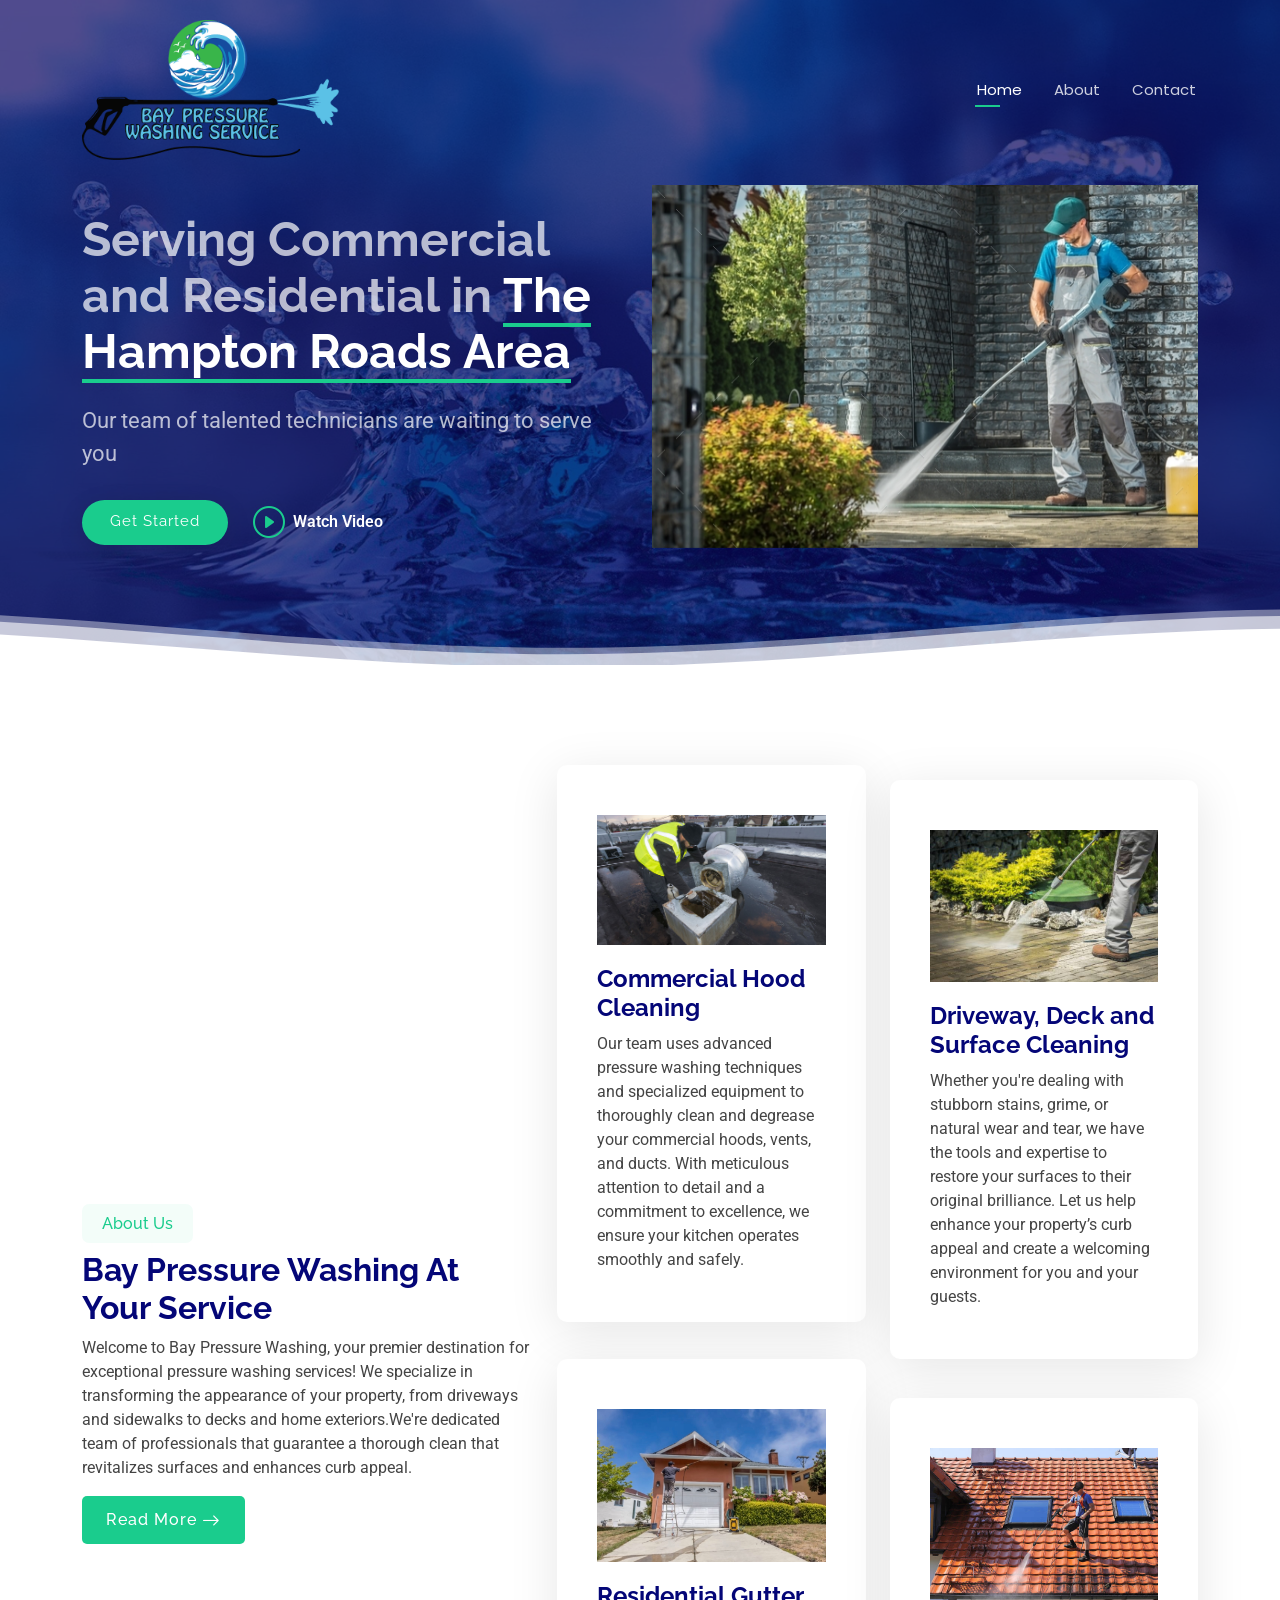
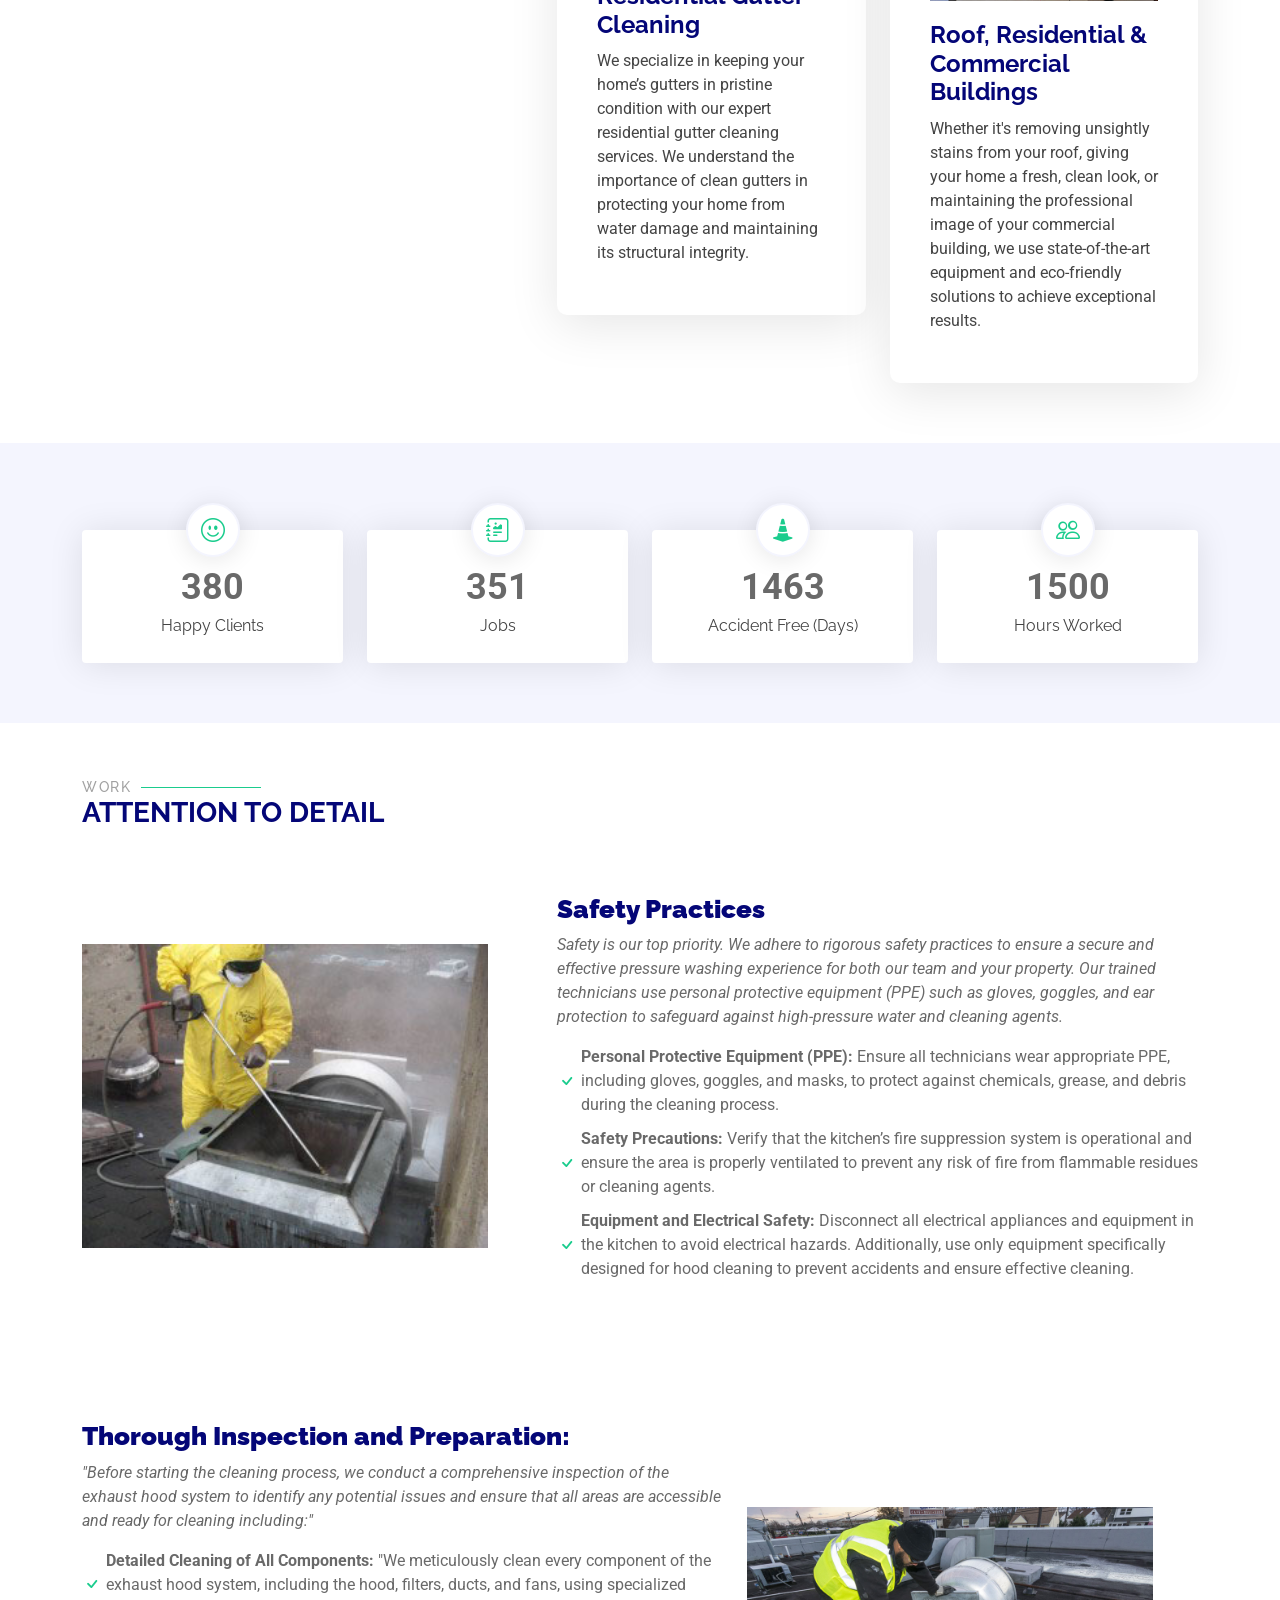
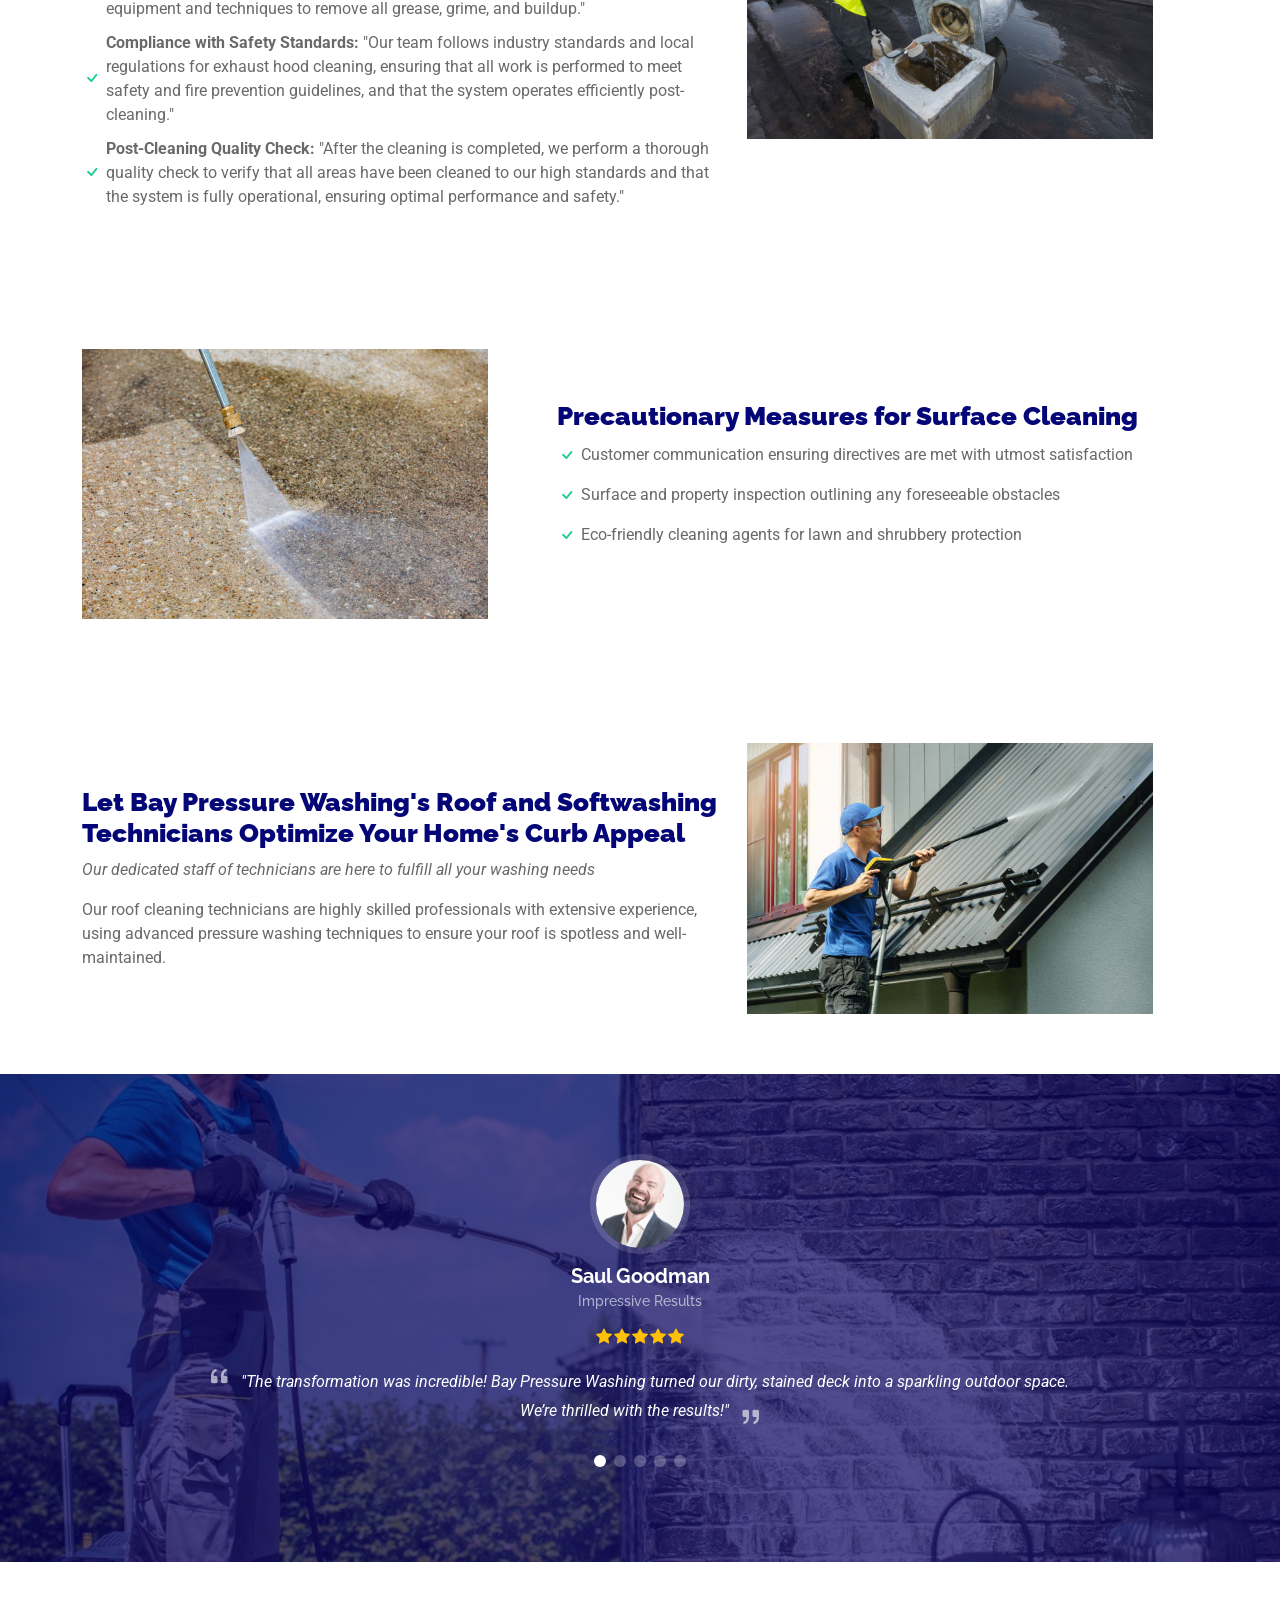
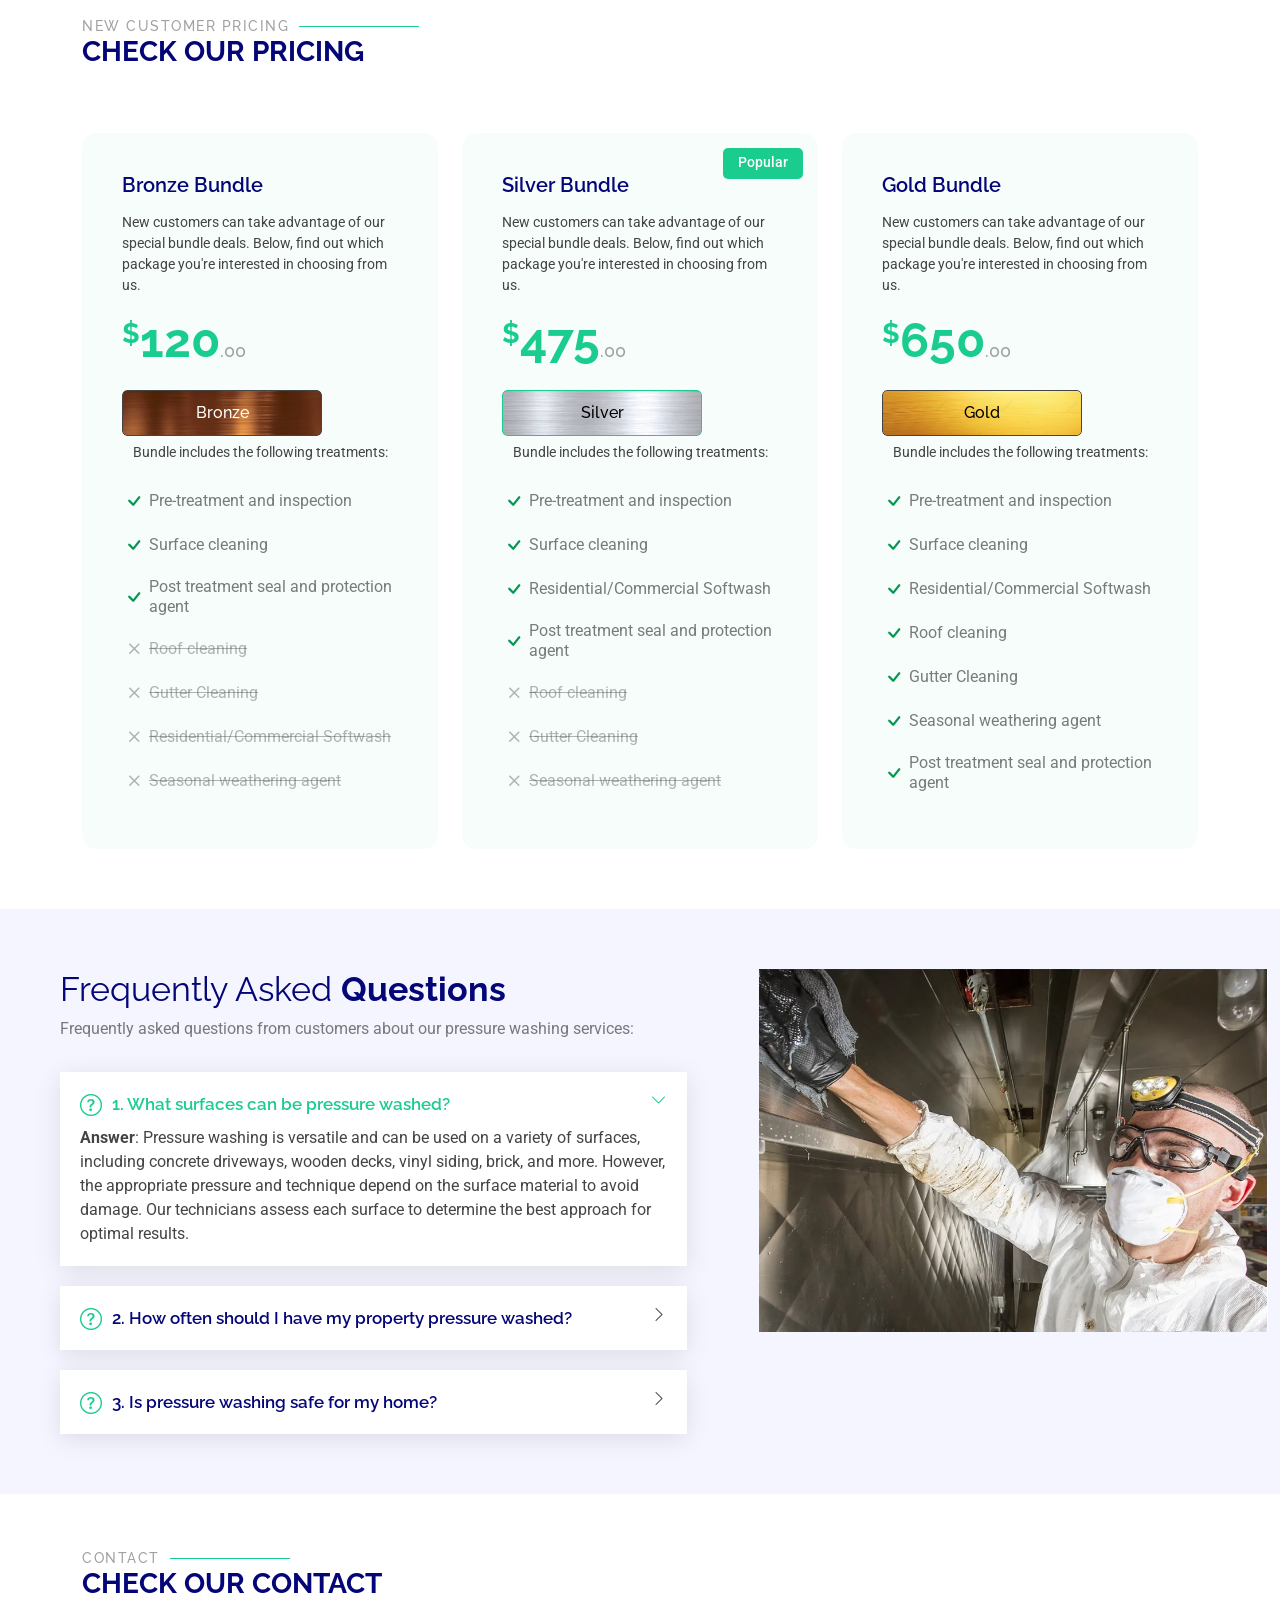
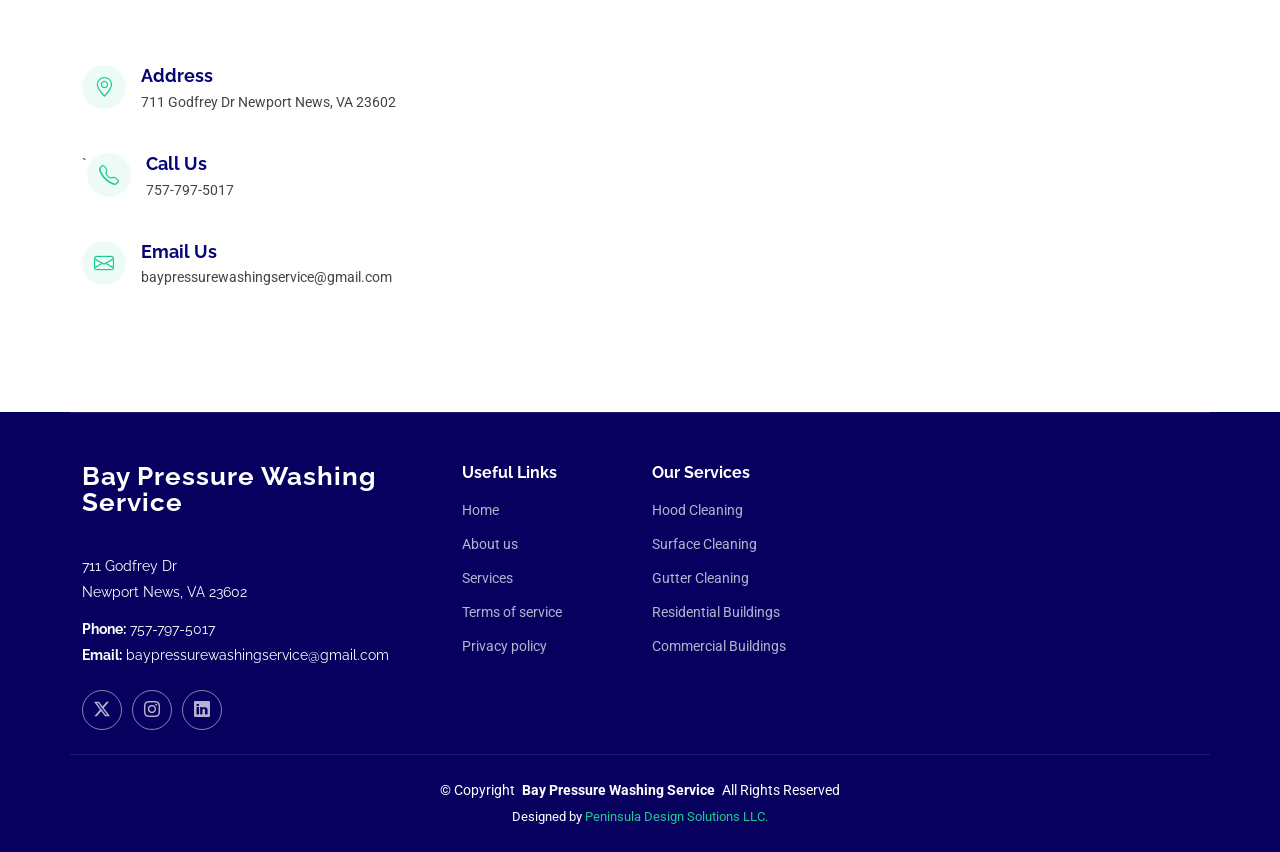
==== commit 49f6c579: "restore" ====
--- a/index.html
+++ b/index.html
@@ -5,12 +5,31 @@
   <meta charset="utf-8">
   <meta content="width=device-width, initial-scale=1.0" name="viewport">
   <title>Bay Pressure Washing Service</title>
-  <meta name="description" content="">
-  <meta name="keywords" content="">
+  
+  <!-- Primary Meta Tags -->
+  <title>Bay Pressure Washing</title>
+  <meta name="title" content="Bay Pressure Washing" />
+  <meta name="description" content="Bay Pressure Washing, your premier destination for exceptional pressure washing services! We specialize in transforming the appearance of your property, from driveways and sidewalks to decks and home exteriors." />
+
+  <!-- Open Graph / Facebook -->
+  <meta property="og:type" content="website" />
+  <meta property="og:url" content="https://metatags.io/" />
+  <meta property="og:title" content="Bay Pressure Washing" />
+  <meta property="og:description" content="Bay Pressure Washing, your premier destination for exceptional pressure washing services! We specialize in transforming the appearance of your property, from driveways and sidewalks to decks and home exteriors." />
+  <meta property="og:image" content="https://raw.githubusercontent.com/AbyssIIIVIIX/Bay-Pressure-Washing/main/assets/img/Social_Logo_Preview.png" />
+
+  <!-- Twitter -->
+  <meta property="twitter:card" content="summary_large_image" />
+  <meta property="twitter:url" content="https://metatags.io/" />
+  <meta property="twitter:title" content="Bay Pressure Washing" />
+  <meta property="twitter:description" content="Bay Pressure Washing, your premier destination for exceptional pressure washing services! We specialize in transforming the appearance of your property, from driveways and sidewalks to decks and home exteriors." />
+  <meta property="twitter:image" content="https://raw.githubusercontent.com/AbyssIIIVIIX/Bay-Pressure-Washing/main/assets/img/Social_Logo_Preview.png" />
+
+<!-- Meta Tags Generated with https://metatags.io -->
 
   <!-- Favicons -->
   <link href="assets/img/favicon.png" rel="icon">
-  <link href="assets/img/apple-touch-icon.png" rel="apple-touch-icon">
+  <link href="assets/img/favicon.png" rel="apple-touch-icon">
 
   <!-- Fonts -->
   <link href="https://fonts.googleapis.com" rel="preconnect">
@@ -54,7 +73,6 @@
         <ul>
           <li><a href="#hero" class="active">Home</a></li>
           <li><a href="#about">About</a></li>
-          <li><a href="#gallery">Gallery</a></li>
           <li><a href="#contact">Contact</a></li>
         </ul>
         <i class="mobile-nav-toggle d-xl-none bi bi-list"></i>
@@ -68,7 +86,7 @@
 
     <!-- Intro Section -->
     <section id="hero" class="hero section dark-background">
-      <img src="assets/img/hero-bg-2.jpg" alt="" class="hero-bg">
+      <img src="assets/img/droplets3.jpg" alt="drip" class="hero-bg">
 
       <div class="container" style="margin-top: 55px;">
         <div class="row gy-4 justify-content-between">
@@ -81,7 +99,7 @@
             <p>Our team of talented technicians are waiting to serve you</p>
             <div class="d-flex">
               <a href="#about" class="btn-get-started">Get Started</a>
-              <a href="file:///C:/Users/Brian Collette/Desktop/BayPWS/Bootslander/assets/img/Bay Pressure Washing.mp4" class="glightbox btn-watch-video d-flex align-items-center">
+              <a href="https://youtu.be/8f0byscPgVo" class="glightbox btn-watch-video d-flex align-items-center">
                 <i class="bi bi-play-circle"></i><span>Watch Video</span></a>
             </div>
           </div>
@@ -117,7 +135,7 @@
             <h3>About Us</h3>
             <h2>Bay Pressure Washing At Your Service</h2>
             <p>Welcome to Bay Pressure Washing, your premier destination for exceptional pressure washing services! We specialize in transforming the appearance of your property, from driveways and sidewalks to decks and home exteriors.We're dedicated team of professionals that guarantee a thorough clean that revitalizes surfaces and enhances curb appeal.</p>
-            <a href="#" class="read-more"><span>Read More</span><i class="bi bi-arrow-right"></i></a>
+            <a href="#details" class="read-more"><span>Read More</span><i class="bi bi-arrow-right"></i></a>
           </div>
 
           <div class="col-xl-7">
@@ -125,7 +143,7 @@
 
               <div class="col-md-6" data-aos="fade-up" data-aos-delay="200">
                 <div class="icon-box">
-                  <img src="/Bootslander/assets/img/hood-cleaning-15.jpg" alt="">
+                  <img src="assets/img/hood-cleaning-11.jpg" alt="">
                   <h3 style="margin-top: 20px;">Commercial Hood Cleaning</h3>
                   <p>Our team uses advanced pressure washing techniques and specialized equipment to thoroughly clean and degrease your commercial hoods, vents, and ducts. With meticulous attention to detail and a commitment to excellence, we ensure your kitchen operates smoothly and safely.</p>
                 </div>
@@ -133,7 +151,7 @@
 
               <div class="col-md-6" data-aos="fade-up" data-aos-delay="300">
                 <div class="icon-box">
-                  <img src="/Bootslander/assets/img/istockphoto-1094145182-612x612.jpg" alt="">
+                  <img src="assets/img/istockphoto-1094145182-612x612.jpg" alt="">
                   <h3 style="margin-top: 20px;">Driveway, Deck and Surface Cleaning </h3>
                   <p>Whether you're dealing with stubborn stains, grime, or natural wear and tear, we have the tools and expertise to restore your surfaces to their original brilliance. Let us help enhance your property’s curb appeal and create a welcoming environment for you and your guests. </p>
                 </div>
@@ -141,7 +159,7 @@
 
               <div class="col-md-6" data-aos="fade-up" data-aos-delay="400" style="margin-top: 0px;">
                 <div class="icon-box">
-                  <img src="/Bootslander/assets/img/istockphoto-1639241526-612x612.jpg" alt="">
+                  <img src="assets/img/istockphoto-1639241526-612x612.jpg" alt="">
                   <h3 style="margin-top: 20px;">Residential Gutter Cleaning</h3>
                   <p>We specialize in keeping your home’s gutters in pristine condition with our expert residential gutter cleaning services. We understand the importance of clean gutters in protecting your home from water damage and maintaining its structural integrity.</p>
                 </div>
@@ -149,7 +167,7 @@
 
               <div class="col-md-6" data-aos="fade-up" data-aos-delay="500">
                 <div class="icon-box">
-                  <img src="/Bootslander/assets/img/istockphoto-490080148-612x612.jpg" alt="">
+                  <img src="assets/img/istockphoto-490080148-612x612.jpg" alt="">
                   <h3 style="margin-top: 20px;">Roof, Residential & Commercial Buildings</h3>
                   <p>Whether it's removing unsightly stains from your roof, giving your home a fresh, clean look, or maintaining the professional image of your commercial building, we use state-of-the-art equipment and eco-friendly solutions to achieve exceptional results.                 </p>
                 </div>
@@ -174,7 +192,7 @@
           <div class="col-lg-3 col-md-6 d-flex flex-column align-items-center">
             <i class="bi bi-emoji-smile"></i>
             <div class="stats-item">
-              <span data-purecounter-start="0" data-purecounter-end="232" data-purecounter-duration="1" class="purecounter"></span>
+              <span data-purecounter-start="0" data-purecounter-end="380" data-purecounter-duration="1" class="purecounter"></span>
               <p>Happy Clients</p>
             </div>
           </div><!-- End Stats Item -->
@@ -209,7 +227,7 @@
 
     </section>
     <!-- /Stats Section -->
- 
+
     <!-- Details Section -->
     <section id="details" class="details section">
 
@@ -226,7 +244,7 @@
             <img src="assets/img/cleaning-shaft.jpg" class="img-fluid" alt="">
           </div>
           <div class="col-md-7" data-aos="fade-up" data-aos-delay="100">
-            <h3>Safety Practices</h3> 
+            <h3><b>Safety Practices</b></h3> 
             <p class="fst-italic">
               Safety is our top priority. We adhere to rigorous safety practices to ensure a secure and effective pressure washing experience for both our team and your property. Our trained technicians use personal protective equipment (PPE) such as gloves, goggles, and ear protection to safeguard against high-pressure water and cleaning agents. 
             </p>
@@ -254,16 +272,25 @@
             <img src="assets/img/hood-cleaning-11.jpg" class="img-fluid" alt="">
           </div>
           <div class="col-md-7 order-2 order-md-1" data-aos="fade-up" data-aos-delay="200">
-            <h3>Corporis temporibus maiores provident</h3>
+            <h3><b>Thorough Inspection and Preparation:</b></h3>
             <p class="fst-italic">
-              Lorem ipsum dolor sit amet, consectetur adipiscing elit, sed do eiusmod tempor incididunt ut labore et dolore
-              magna aliqua.
+              "Before starting the cleaning process, we conduct a comprehensive inspection of the exhaust hood system to 
+              identify any potential issues and ensure that all areas are accessible and ready for cleaning including:"
             </p>
-            <p>
-              Ullamco laboris nisi ut aliquip ex ea commodo consequat. Duis aute irure dolor in reprehenderit in voluptate
-              velit esse cillum dolore eu fugiat nulla pariatur. Excepteur sint occaecat cupidatat non proident, sunt in
-              culpa qui officia deserunt mollit anim id est laborum
-            </p>
+            <ul>
+              <li><i class="bi bi-check"></i><span> <b>Detailed Cleaning of All Components:</b>
+                "We meticulously clean every component of the exhaust hood system, including the hood, filters, ducts, and fans, using specialized equipment and techniques to remove all grease, grime, and buildup."
+              </span></li>
+
+              <li><i class="bi bi-check"></i> <span><b>Compliance with Safety Standards:</b>
+                "Our team follows industry standards and local regulations for exhaust hood cleaning, ensuring that all work is performed to meet safety and fire prevention guidelines, and that the system operates efficiently post-cleaning."
+              </span></li>
+              
+              <li><i class="bi bi-check"></i> <span><b>Post-Cleaning Quality Check:</b>
+                "After the cleaning is completed, we perform a thorough quality check to verify that all areas have been cleaned to our high standards and that the system is fully operational, ensuring optimal performance and safety."
+              </span></li>
+            </ul>
+             
           </div>
         </div><!-- Features Item -->
 
@@ -272,12 +299,11 @@
             <img src="assets/img/istockphoto-1325783757-612x612.jpg" class="img-fluid" alt="">
           </div>
           <div class="col-md-7" data-aos="fade-up">
-            <h3>Sunt consequatur ad ut est nulla consectetur reiciendis animi voluptas</h3>
-            <p>Cupiditate placeat cupiditate placeat est ipsam culpa. Delectus quia minima quod. Sunt saepe odit aut quia voluptatem hic voluptas dolor doloremque.</p>
+            <h3><b>Precautionary Measures for Surface Cleaning</b></h3>
             <ul>
-              <li><i class="bi bi-check"></i> <span>Ullamco laboris nisi ut aliquip ex ea commodo consequat.</span></li>
-              <li><i class="bi bi-check"></i><span> Duis aute irure dolor in reprehenderit in voluptate velit.</span></li>
-              <li><i class="bi bi-check"></i> <span>Facilis ut et voluptatem aperiam. Autem soluta ad fugiat</span>.</li>
+              <li><i class="bi bi-check"></i><span>Customer communication ensuring directives are met with utmost satisfaction</span></li>
+              <li><i class="bi bi-check"></i><span> Surface and property inspection outlining any foreseeable obstacles </span></li>
+              <li><i class="bi bi-check"></i><span>Eco-friendly cleaning agents for lawn and shrubbery protection</span></li>
             </ul>
           </div>
         </div><!-- Features Item -->
@@ -287,15 +313,12 @@
             <img src="assets/img/istockphoto-1160969518-612x612.jpg" class="img-fluid" alt="">
           </div>
           <div class="col-md-7 order-2 order-md-1" data-aos="fade-up">
-            <h3>Quas et necessitatibus eaque impedit ipsum animi consequatur incidunt in</h3>
+            <h3><b>Let Bay Pressure Washing's Roof and Softwashing Technicians Optimize Your Home's Curb Appeal</b></h3>
             <p class="fst-italic">
-              Lorem ipsum dolor sit amet, consectetur adipiscing elit, sed do eiusmod tempor incididunt ut labore et dolore
-              magna aliqua.
+              Our dedicated staff of technicians are here to fulfill all your washing needs
             </p>
             <p>
-              Ullamco laboris nisi ut aliquip ex ea commodo consequat. Duis aute irure dolor in reprehenderit in voluptate
-              velit esse cillum dolore eu fugiat nulla pariatur. Excepteur sint occaecat cupidatat non proident, sunt in
-              culpa qui officia deserunt mollit anim id est laborum
+              Our roof cleaning technicians are highly skilled professionals with extensive experience, using advanced pressure washing techniques to ensure your roof is spotless and well-maintained.
             </p>
           </div>
         </div><!-- Features Item -->
@@ -334,7 +357,7 @@
               <div class="testimonial-item">
                 <img src="assets/img/testimonials/testimonials-1.jpg" class="testimonial-img" alt="">
                 <h3>Saul Goodman</h3>
-                <h4>Ceo &amp; Impressive Results</h4>
+                <h4>Impressive Results</h4>
                 <div class="stars">
                   <i class="bi bi-star-fill"></i><i class="bi bi-star-fill"></i><i class="bi bi-star-fill"></i><i class="bi bi-star-fill"></i><i class="bi bi-star-fill"></i>
                 </div>
@@ -424,7 +447,7 @@
 
       <!-- Section Title -->
       <div class="container section-title" data-aos="fade-up">
-        <h2>Pricing</h2>
+        <h2>New Customer Pricing</h2>
         <div><span>Check Our</span> <span class="description-title">Pricing</span></div>
       </div><!-- End Section Title -->
 
@@ -434,19 +457,19 @@
 
           <div class="col-lg-4" data-aos="zoom-in" data-aos-delay="100">
             <div class="pricing-item">
-              <h3>Free Plan</h3>
-              <p class="description">Ullam mollitia quasi nobis soluta in voluptatum et sint palora dex strater</p>
-              <h4><sup>$</sup>0<span> / month</span></h4>
-              <a href="#" class="cta-btn">Start a free trial</a>
-              <p class="text-center small">No credit card required</p>
+              <h3>Bronze Bundle</h3>
+              <p class="description">New customers can take advantage of our special bundle deals. Below, find out which package you're interested in choosing from us.</p>
+              <h4><sup>$</sup>120<span>.00</span></h4>
+              <a href="#" class="cta-btn shimmer" style="background-image: url('assets/img/bronze-metal.jpg'); background-size: 100%; color: white;">Bronze</a>
+              <p class="text-center small">Bundle includes the following treatments:</p>
               <ul>
-                <li><i class="bi bi-check"></i> <span>Quam adipiscing vitae proin</span></li>
-                <li><i class="bi bi-check"></i> <span>Nec feugiat nisl pretium</span></li>
-                <li><i class="bi bi-check"></i> <span>Nulla at volutpat diam uteera</span></li>
-                <li class="na"><i class="bi bi-x"></i> <span>Pharetra massa massa ultricies</span></li>
-                <li class="na"><i class="bi bi-x"></i> <span>Massa ultricies mi quis hendrerit</span></li>
-                <li class="na"><i class="bi bi-x"></i> <span>Voluptate id voluptas qui sed aperiam rerum</span></li>
-                <li class="na"><i class="bi bi-x"></i> <span>Iure nihil dolores recusandae odit voluptatibus</span></li>
+                <li><i class="bi bi-check"></i> <span>Pre-treatment and inspection</span></li>
+                <li><i class="bi bi-check"></i> <span>Surface cleaning</span></li>
+                <li><i class="bi bi-check"></i> <span>Post treatment seal and protection agent</span></li>
+                <li class="na"><i class="bi bi-x"></i> <span>Roof cleaning</span></li>
+                <li class="na"><i class="bi bi-x"></i> <span>Gutter Cleaning</span></li>
+                <li class="na"><i class="bi bi-x"></i> <span>Residential/Commercial Softwash</span></li>
+                <li class="na"><i class="bi bi-x"></i> <span>Seasonal weathering agent</span></li>
               </ul>
             </div>
           </div><!-- End Pricing Item -->
@@ -454,38 +477,38 @@
           <div class="col-lg-4" data-aos="zoom-in" data-aos-delay="200">
             <div class="pricing-item featured">
               <p class="popular">Popular</p>
-              <h3>Business Plan</h3>
-              <p class="description">Ullam mollitia quasi nobis soluta in voluptatum et sint palora dex strater</p>
-              <h4><sup>$</sup>29<span> / month</span></h4>
-              <a href="#" class="cta-btn">Start a free trial</a>
-              <p class="text-center small">No credit card required</p>
+              <h3>Silver Bundle</h3>
+              <p class="description">New customers can take advantage of our special bundle deals. Below, find out which package you're interested in choosing from us.</p>
+              <h4><sup>$</sup>475<span>.00</span></h4>
+              <a href="#" class="cta-btn shimmer" style="background-image: url('assets/img/silver-metal.jpg'); background-size: 100%; color: rgb(0, 0, 0);">Silver</a>
+              <p class="text-center small">Bundle includes the following treatments:</p>
               <ul>
-                <li><i class="bi bi-check"></i> <span>Quam adipiscing vitae proin</span></li>
-                <li><i class="bi bi-check"></i> <span>Nec feugiat nisl pretium</span></li>
-                <li><i class="bi bi-check"></i> <span>Nulla at volutpat diam uteera</span></li>
-                <li><i class="bi bi-check"></i> <span>Pharetra massa massa ultricies</span></li>
-                <li><i class="bi bi-check"></i> <span>Massa ultricies mi quis hendrerit</span></li>
-                <li><i class="bi bi-check"></i> <span>Voluptate id voluptas qui sed aperiam rerum</span></li>
-                <li class="na"><i class="bi bi-x"></i> <span>Iure nihil dolores recusandae odit voluptatibus</span></li>
+                <li><i class="bi bi-check"></i> <span>Pre-treatment and inspection</span></li>
+                <li><i class="bi bi-check"></i> <span>Surface cleaning</span></li>
+                <li><i class="bi bi-check"></i> <span>Residential/Commercial Softwash</span></li>
+                <li><i class="bi bi-check"></i> <span>Post treatment seal and protection agent</span></li>
+                <li class="na"><i class="bi bi-x"></i> <span>Roof cleaning</span></li>
+                <li class="na"><i class="bi bi-x"></i> <span>Gutter Cleaning</span></li>
+                <li class="na"><i class="bi bi-x"></i> <span>Seasonal weathering agent</span></li>
               </ul>
             </div>
           </div><!-- End Pricing Item -->
 
           <div class="col-lg-4" data-aos="zoom-in" data-aos-delay="300">
             <div class="pricing-item">
-              <h3>Developer Plan</h3>
-              <p class="description">Ullam mollitia quasi nobis soluta in voluptatum et sint palora dex strater</p>
-              <h4><sup>$</sup>49<span> / month</span></h4>
-              <a href="#" class="cta-btn">Start a free trial</a>
-              <p class="text-center small">No credit card required</p>
+              <h3>Gold Bundle</h3>
+              <p class="description">New customers can take advantage of our special bundle deals. Below, find out which package you're interested in choosing from us.</p>
+              <h4><sup>$</sup>650<span>.00</span></h4>
+              <a href="#" class="cta-btn shimmer" style="background-image: url('assets/img/gold-metal.png'); background-size: 100%; color: rgb(0, 0, 0);">Gold</a>
+              <p class="text-center small">Bundle includes the following treatments:</p>
               <ul>
-                <li><i class="bi bi-check"></i> <span>Quam adipiscing vitae proin</span></li>
-                <li><i class="bi bi-check"></i> <span>Nec feugiat nisl pretium</span></li>
-                <li><i class="bi bi-check"></i> <span>Nulla at volutpat diam uteera</span></li>
-                <li><i class="bi bi-check"></i> <span>Pharetra massa massa ultricies</span></li>
-                <li><i class="bi bi-check"></i> <span>Massa ultricies mi quis hendrerit</span></li>
-                <li><i class="bi bi-check"></i> <span>Voluptate id voluptas qui sed aperiam rerum</span></li>
-                <li><i class="bi bi-check"></i> <span>Iure nihil dolores recusandae odit voluptatibus</span></li>
+                <li><i class="bi bi-check"></i> <span>Pre-treatment and inspection</span></li>
+                <li><i class="bi bi-check"></i> <span>Surface cleaning</span></li>
+                <li><i class="bi bi-check"></i> <span>Residential/Commercial Softwash</span></li>
+                <li><i class="bi bi-check"></i> <span>Roof cleaning</span></li>
+                <li><i class="bi bi-check"></i> <span>Gutter Cleaning</span></li>
+                <li><i class="bi bi-check"></i> <span>Seasonal weathering agent</span></li>
+                <li><i class="bi bi-check"></i> <span>Post treatment seal and protection agent</span></li>
               </ul>
             </div>
           </div><!-- End Pricing Item -->
@@ -509,35 +532,34 @@
             <div class="content px-xl-5" data-aos="fade-up" data-aos-delay="100">
               <h3><span>Frequently Asked </span><strong>Questions</strong></h3>
               <p>
-                Lorem ipsum dolor sit amet, consectetur adipiscing elit, sed do eiusmod tempor incididunt ut labore et dolore magna aliqua. Duis aute irure dolor in reprehenderit
-              </p>
+                Frequently asked questions from customers about our pressure washing services:</p>
             </div>
 
             <div class="faq-container px-xl-5" data-aos="fade-up" data-aos-delay="200">
 
               <div class="faq-item faq-active">
                 <i class="faq-icon bi bi-question-circle"></i>
-                <h3>Non consectetur a erat nam at lectus urna duis?</h3>
+                <h3>1. What surfaces can be pressure washed?</h3>
                 <div class="faq-content">
-                  <p>Feugiat pretium nibh ipsum consequat. Tempus iaculis urna id volutpat lacus laoreet non curabitur gravida. Venenatis lectus magna fringilla urna porttitor rhoncus dolor purus non.</p>
+                  <p><b>Answer</b>: Pressure washing is versatile and can be used on a variety of surfaces, including concrete driveways, wooden decks, vinyl siding, brick, and more. However, the appropriate pressure and technique depend on the surface material to avoid damage. Our technicians assess each surface to determine the best approach for optimal results.</p>
                 </div>
                 <i class="faq-toggle bi bi-chevron-right"></i>
               </div><!-- End Faq item-->
 
               <div class="faq-item">
                 <i class="faq-icon bi bi-question-circle"></i>
-                <h3>Feugiat scelerisque varius morbi enim nunc faucibus a pellentesque?</h3>
+                <h3>2. How often should I have my property pressure washed?</h3>
                 <div class="faq-content">
-                  <p>Dolor sit amet consectetur adipiscing elit pellentesque habitant morbi. Id interdum velit laoreet id donec ultrices. Fringilla phasellus faucibus scelerisque eleifend donec pretium. Est pellentesque elit ullamcorper dignissim. Mauris ultrices eros in cursus turpis massa tincidunt dui.</p>
+                  <p><b>Answer:</b> The frequency of pressure washing depends on factors like location, climate, and the type of surfaces. Generally, it’s a good idea to pressure wash your property every 1 to 2 years to maintain its appearance and prevent buildup of grime and mold. However, high-traffic areas or properties in damp climates may require more frequent cleanings.</p>
                 </div>
                 <i class="faq-toggle bi bi-chevron-right"></i>
               </div><!-- End Faq item-->
 
               <div class="faq-item">
                 <i class="faq-icon bi bi-question-circle"></i>
-                <h3>Dolor sit amet consectetur adipiscing elit pellentesque?</h3>
+                <h3>3. Is pressure washing safe for my home?</h3>
                 <div class="faq-content">
-                  <p>Eleifend mi in nulla posuere sollicitudin aliquam ultrices sagittis orci. Faucibus pulvinar elementum integer enim. Sem nulla pharetra diam sit amet nisl suscipit. Rutrum tellus pellentesque eu tincidunt. Lectus urna duis convallis convallis tellus. Urna molestie at elementum eu facilisis sed odio morbi quis</p>
+                  <p><b>Answer:</b> Yes, when performed by trained professionals, pressure washing is safe for your home. Our technicians use the correct pressure levels and cleaning solutions to avoid damaging surfaces. We also take precautions to protect your landscaping and other sensitive areas during the process.</p>
                 </div>
                 <i class="faq-toggle bi bi-chevron-right"></i>
               </div><!-- End Faq item-->
@@ -547,7 +569,7 @@
           </div>
 
           <div class="col-lg-5 order-1 order-lg-2">
-            <img src="assets/img/faq.jpg" class="img-fluid" alt="" data-aos="zoom-in" data-aos-delay="100">
+            <img src="assets/img/Hoods-Kitchen-Exhaust-Cleaning.jpg" class="img-fluid" alt="" data-aos="zoom-in" data-aos-delay="100">
           </div>
         </div>
 
@@ -559,78 +581,81 @@
     <!-- Contact Section -->
     <section id="contact" class="contact section">
 
-      <!-- Section Title -->
-      <div class="container section-title" data-aos="fade-up">
-        <h2>Contact</h2>
-        <div><span>Check Our</span> <span class="description-title">Contact</span></div>
-      </div><!-- End Section Title -->
-
-      <div class="container" data-aos="fade" data-aos-delay="100">
-
-        <div class="row gy-4">
-
-          <div class="col-lg-4">
-            <div class="info-item d-flex" data-aos="fade-up" data-aos-delay="200">
-              <i class="bi bi-geo-alt flex-shrink-0"></i>
-              <div>
-                <h3>Address</h3>
-                <p>A108 Adam Street, New York, NY 535022</p>
-              </div>
-            </div><!-- End Info Item -->
-
-            <div class="info-item d-flex" data-aos="fade-up" data-aos-delay="300">
-              <i class="bi bi-telephone flex-shrink-0"></i>
-              <div>
-                <h3>Call Us</h3>
-                <p>+1 5589 55488 55</p>
-              </div>
-            </div><!-- End Info Item -->
-
-            <div class="info-item d-flex" data-aos="fade-up" data-aos-delay="400">
-              <i class="bi bi-envelope flex-shrink-0"></i>
-              <div>
-                <h3>Email Us</h3>
-                <p>info@example.com</p>
-              </div>
-            </div><!-- End Info Item -->
-
-          </div>
+        <!-- Section Title -->
+        <div class="container section-title" data-aos="fade-up">
+            <h2>Contact</h2>
+            <div><span>Check Our</span> <span class="description-title">Contact</span></div>
+        </div><!-- End Section Title -->
+
+        <div class="container" data-aos="fade" data-aos-delay="100">
+
+            <div class="row gy-4">
+
+            <div class="col-lg-4">
+              <div class="info-item d-flex" data-aos="fade-up" data-aos-delay="200">
+                <i class="bi bi-geo-alt flex-shrink-0"></i>
+                <div>
+                  <h3>Address</h3>
+                  <p>711 Godfrey Dr Newport News, VA 23602</p>
+                </div>
+              </div><!-- End Info Item -->
+
+              <div class="info-item d-flex" data-aos="fade-up" data-aos-delay="300">`
+                <i class="bi bi-telephone flex-shrink-0"></i>
+                <div>
+                  <h3>Call Us</h3>
+                  <p><span>757-797-5017</span></p>
+                </div>
+              </div><!-- End Info Item -->
+
+              <div class="info-item d-flex" data-aos="fade-up" data-aos-delay="400">
+                <i class="bi bi-envelope flex-shrink-0"></i>
+                <div>
+                  <h3>Email Us</h3>
+                  <p>baypressurewashingservice@gmail.com</p>
+                </div>
+              </div><!-- End Info Item -->
+
+            </div>
+          
 
           <div class="col-lg-8">
-            <form action="forms/contact.php" method="post" class="php-email-form" data-aos="fade-up" data-aos-delay="200">
-              <div class="row gy-4">
-
-                <div class="col-md-6">
-                  <input type="text" name="name" class="form-control" placeholder="Your Name" required="">
-                </div>
-
-                <div class="col-md-6 ">
-                  <input type="email" class="form-control" name="email" placeholder="Your Email" required="">
-                </div>
-
-                <div class="col-md-12">
-                  <input type="text" class="form-control" name="subject" placeholder="Subject" required="">
-                </div>
-
-                <div class="col-md-12">
-                  <textarea class="form-control" name="message" rows="6" placeholder="Message" required=""></textarea>
-                </div>
-
-                <div class="col-md-12 text-center">
-                  <div class="loading">Loading</div>
-                  <div class="error-message"></div>
-                  <div class="sent-message">Your message has been sent. Thank you!</div>
-
-                  <button type="submit">Send Message</button>
-                </div>
-
-              </div>
-            </form>
-          </div><!-- End Contact Form -->
-
-        </div>
-
-      </div>
+            <iframe src="https://docs.google.com/forms/d/e/1FAIpQLScr-Hq2jFvX49WrVFEF5ZpSxz8cTsPEfkFxqYAcUKnji7UmJQ/viewform?embedded=true" width="100%" height="280px" frameborder="0" marginheight="0" marginwidth="0">Loading…</iframe>
+            <!--
+              <form name="gform" id="gform" enctype="text/plain" action="https://docs.google.com/forms/d/e/1FAIpQLScr-Hq2jFvX49WrVFEF5ZpSxz8cTsPEfkFxqYAcUKnji7UmJQ/formResponse?" target="hidden_iframe" onsubmit="submitted=true;" class="php-email-form" data-aos="fade-up" data-aos-delay="200">
+                <div class="row gy-4">
+                  <div class="col-md-6">
+                    <input type="text" name="entry.176085132" class="form-control" placeholder="Your Name" required="">
+                  </div>
+
+                  <div class="col-md-6 ">
+                    <input type="email" class="form-control" name="entry.40619677" placeholder="Your Email" required="">
+                  </div>
+
+                  <div class="col-md-12">
+                    <input type="text" class="form-control" name="entry.1909808964" placeholder="Subject" required="">
+                  </div>
+
+                  <div class="col-md-12">
+                    <textarea class="form-control" name="entry.1288284964" rows="6" placeholder="Message" required="">
+                    </textarea>
+                  </div>
+
+                  <div class="col-md-12 text-center">
+                    <div class="loading">Loading</div>
+                    <div class="error-message"></div>
+                    <div class="sent-message">Your message has been sent. Thank you!</div>
+
+                    <button type="submit">Send Message</button>
+                  </div>
+                </div>
+              </form>
+              End Contact Form -->
+          </div>
+
+            </div>
+
+        </div>
 
     </section>
     <!-- /Contact Section -->
@@ -648,14 +673,13 @@
             <span class="sitename">Bay Pressure Washing Service</span>
           </a>
           <div class="footer-contact pt-3">
-            <p>A108 Adam Street</p>
-            <p>New York, NY 535022</p>
-            <p class="mt-3"><strong>Phone:</strong> <span>+1 5589 55488 55</span></p>
-            <p><strong>Email:</strong> <span>info@example.com</span></p>
+            <p>711 Godfrey Dr</p>
+            <p>Newport News, VA 23602</p>
+            <p class="mt-3"><strong>Phone:</strong> <span>757-797-5017</span></p>
+            <p><strong>Email:</strong> <span>baypressurewashingservice@gmail.com</span></p>
           </div>
           <div class="social-links d-flex mt-4">
             <a href=""><i class="bi bi-twitter-x"></i></a>
-            <a href=""><i class="bi bi-facebook"></i></a>
             <a href=""><i class="bi bi-instagram"></i></a>
             <a href=""><i class="bi bi-linkedin"></i></a>
           </div>
@@ -665,8 +689,8 @@
           <h4>Useful Links</h4>
           <ul>
             <li><a href="#">Home</a></li>
-            <li><a href="#">About us</a></li>
-            <li><a href="#">Services</a></li>
+            <li><a href="#about">About us</a></li>
+            <li><a href="#about">Services</a></li>
             <li><a href="#">Terms of service</a></li>
             <li><a href="#">Privacy policy</a></li>
           </ul>
@@ -675,15 +699,15 @@
         <div class="col-lg-2 col-md-3 footer-links">
           <h4>Our Services</h4>
           <ul>
-            <li><a href="#">Web Design</a></li>
-            <li><a href="#">Web Development</a></li>
-            <li><a href="#">Product Management</a></li>
-            <li><a href="#">Marketing</a></li>
-            <li><a href="#">Graphic Design</a></li>
+            <li><a href="#about">Hood Cleaning</a></li>
+            <li><a href="#about">Surface Cleaning</a></li>
+            <li><a href="#about">Gutter Cleaning</a></li>
+            <li><a href="#about">Residential Buildings</a></li>
+            <li><a href="#about">Commercial Buildings</a></li>
           </ul>
         </div>
 
-        <div class="col-lg-4 col-md-12 footer-newsletter">
+        <div class="col-lg-4 col-md-12 footer-newsletter" style="display: none;">
           <h4>Our Newsletter</h4>
           <p>Subscribe to our newsletter and receive the latest news about our products and services!</p>
           <form action="forms/newsletter.php" method="post" class="php-email-form">
@@ -700,11 +724,8 @@
     <div class="container copyright text-center mt-4">
       <p>© <span>Copyright</span> <strong class="px-1 sitename">Bay Pressure Washing Service</strong> <span>All Rights Reserved</span></p>
       <div class="credits">
-        <!-- All the links in the footer should remain intact. -->
-        <!-- You can delete the links only if you've purchased the pro version. -->
-        <!-- Licensing information: https://bootstrapmade.com/license/ -->
-        <!-- Purchase the pro version with working PHP/AJAX contact form: [buy-url] -->
-        Designed by <a href="https://bootstrapmade.com/">BootstrapMade</a>
+        <!-- Brian Collette  - Designer -->
+        Designed by <a href="https://abyssiiiviix.github.io/Anything_Media/about.html">Peninsula Design Solutions LLC.</a>
       </div>
     </div>
 
@@ -729,7 +750,13 @@
 
   <!-- Main JS File -->
   <script src="assets/js/main.js"></script>
-
+  <script type="text/javascript">var submitted=false;</script>
+  <script type="text/javascript">
+  $('#contact').on('submit', function(e) {
+    $('#gform').prepend('Your submission has been processed...');
+    $('#gform *').fadeOut(2000);
+  });
+  </script>
 </body>
 
-</html>+</html>
--- a/assets/css/main.css
+++ b/assets/css/main.css
@@ -11,6 +11,7 @@
 # Help: https://bootstrapmade.com/color-system/
 --------------------------------------------------------------*/
 /* Fonts */
+
 :root {
   --default-font: "Roboto",  system-ui, -apple-system, "Segoe UI", Roboto, "Helvetica Neue", Arial, "Noto Sans", "Liberation Sans", sans-serif, "Apple Color Emoji", "Segoe UI Emoji", "Segoe UI Symbol", "Noto Color Emoji";
   --heading-font: "Raleway",  sans-serif;
@@ -176,8 +177,8 @@
 /* Global Header on Scroll
 ------------------------------*/
 .scrolled .header {
-  --background-color: rgba(12, 0, 145, .89);
-    /*background-image: url("https://getwallpapers.com/wallpaper/full/5/9/d/1006179-top-water-droplets-wallpaper-2880x1800.jpg");*/
+  background-color: rgba(12, 0, 145, .89);
+  /*background-image: url("https://getwallpapers.com/wallpaper/full/5/9/d/1006179-top-water-droplets-wallpaper-2880x1800.jpg");*/
   background-size: 100%;
   background-position: center;
 }
@@ -808,7 +809,7 @@
 
 .hero:before {
   content: "";
-  background: color-mix(in srgb, var(--background-color), transparent 10%);
+  background: color-mix(in srgb, var(--background-color), transparent 30%);
   position: absolute;
   inset: 0;
   z-index: 2;
@@ -1485,6 +1486,22 @@
   margin-bottom: 6px;
 }
 
+.shimmer {
+  color: grey;
+  display: inline-block;
+  mask: linear-gradient(-60deg, #000 30%, #0005, #000 70%) right/350% 100%;
+  animation: shimmer 2.5s infinite;
+  font-size: 50px;
+  max-width: 200px;
+}
+
+@keyframes shimmer {
+  100% {
+    mask-position: left
+  }
+}
+
+
 .pricing .cta-btn:hover {
   background: var(--accent-color);
   color: var(--contrast-color);
